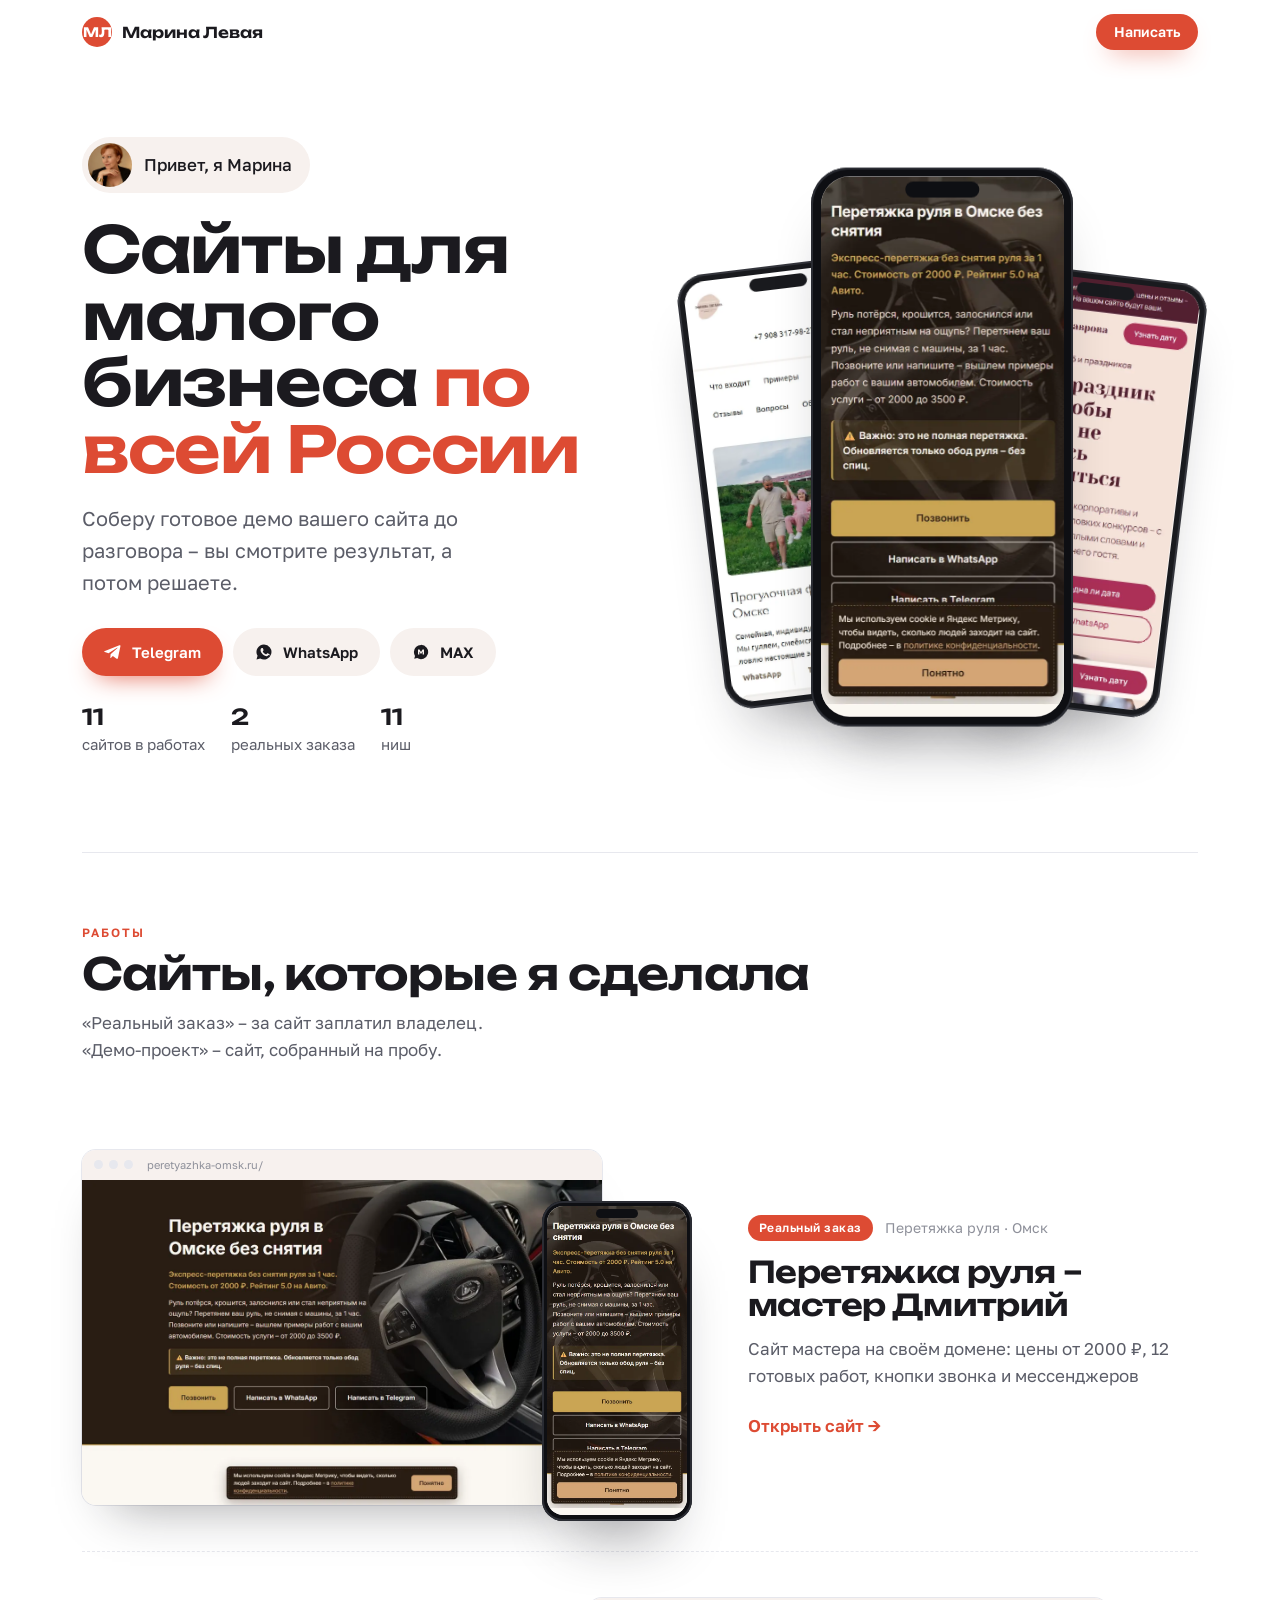
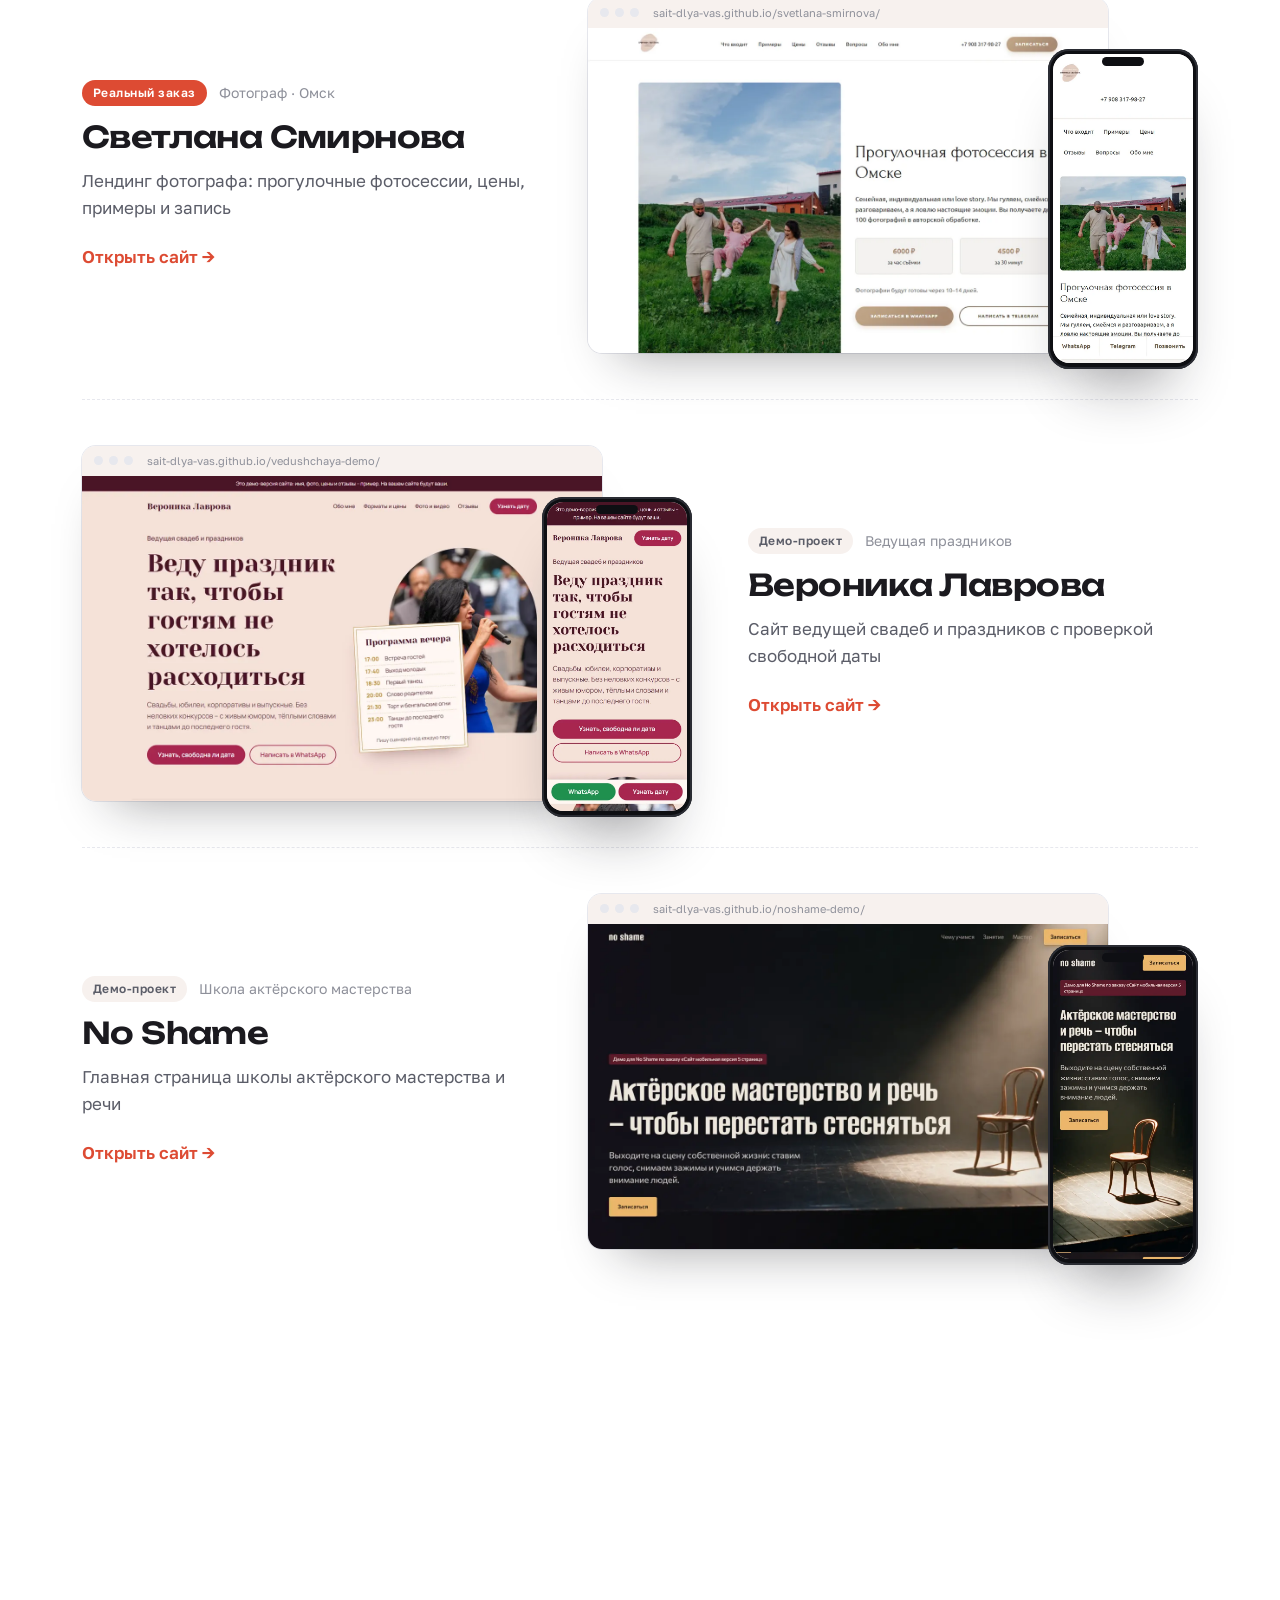
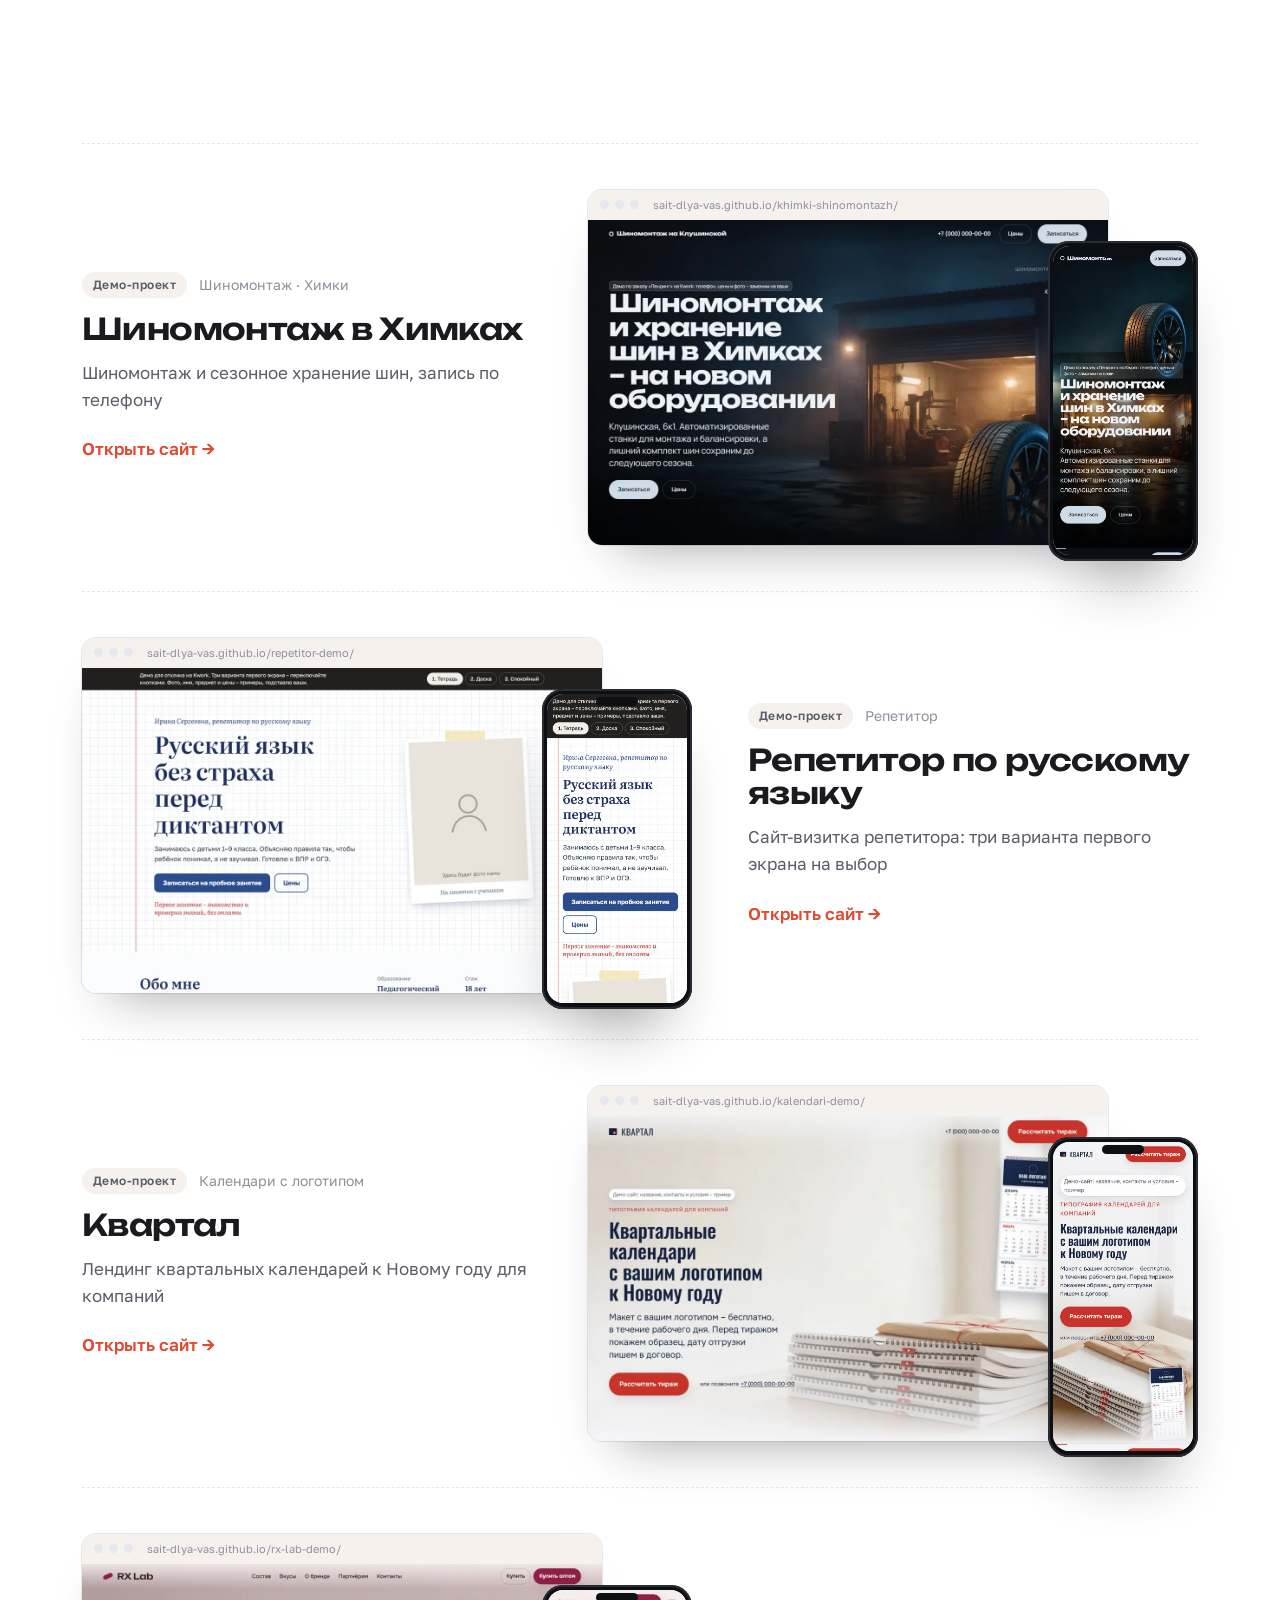
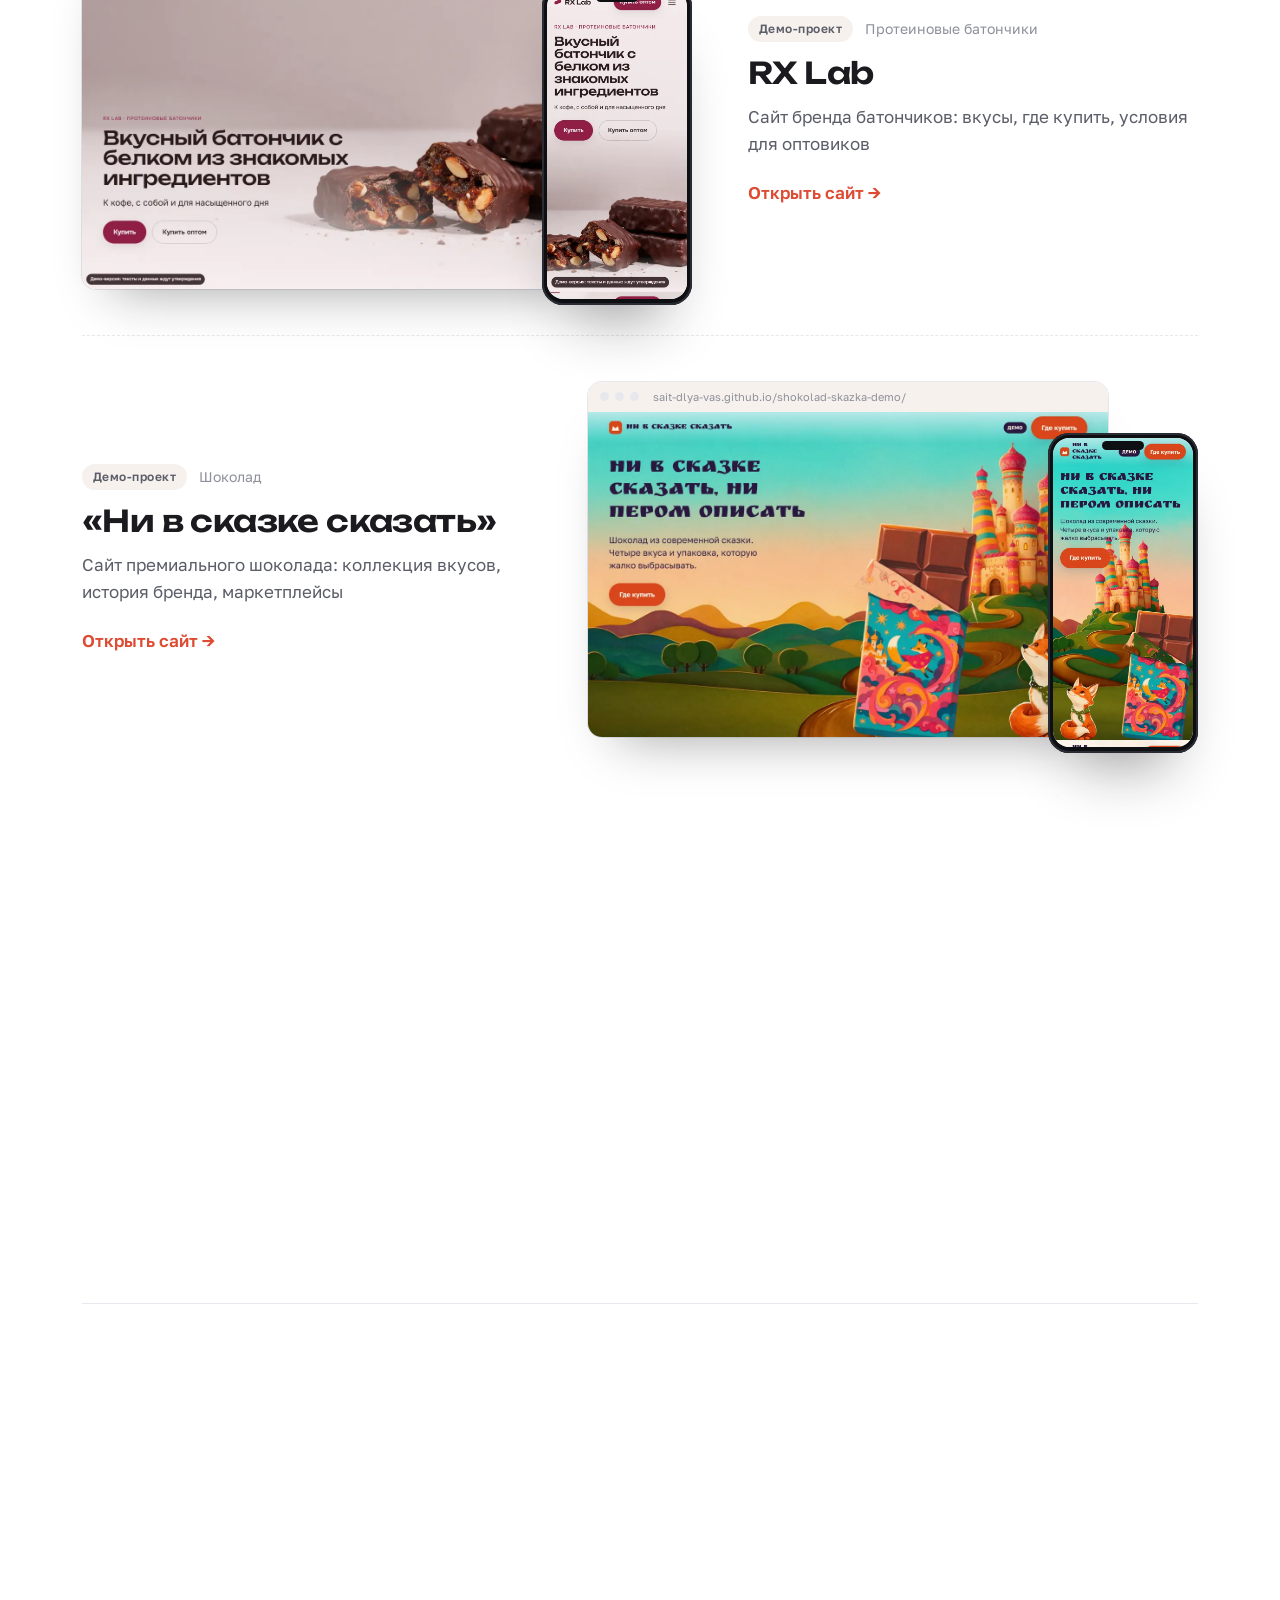
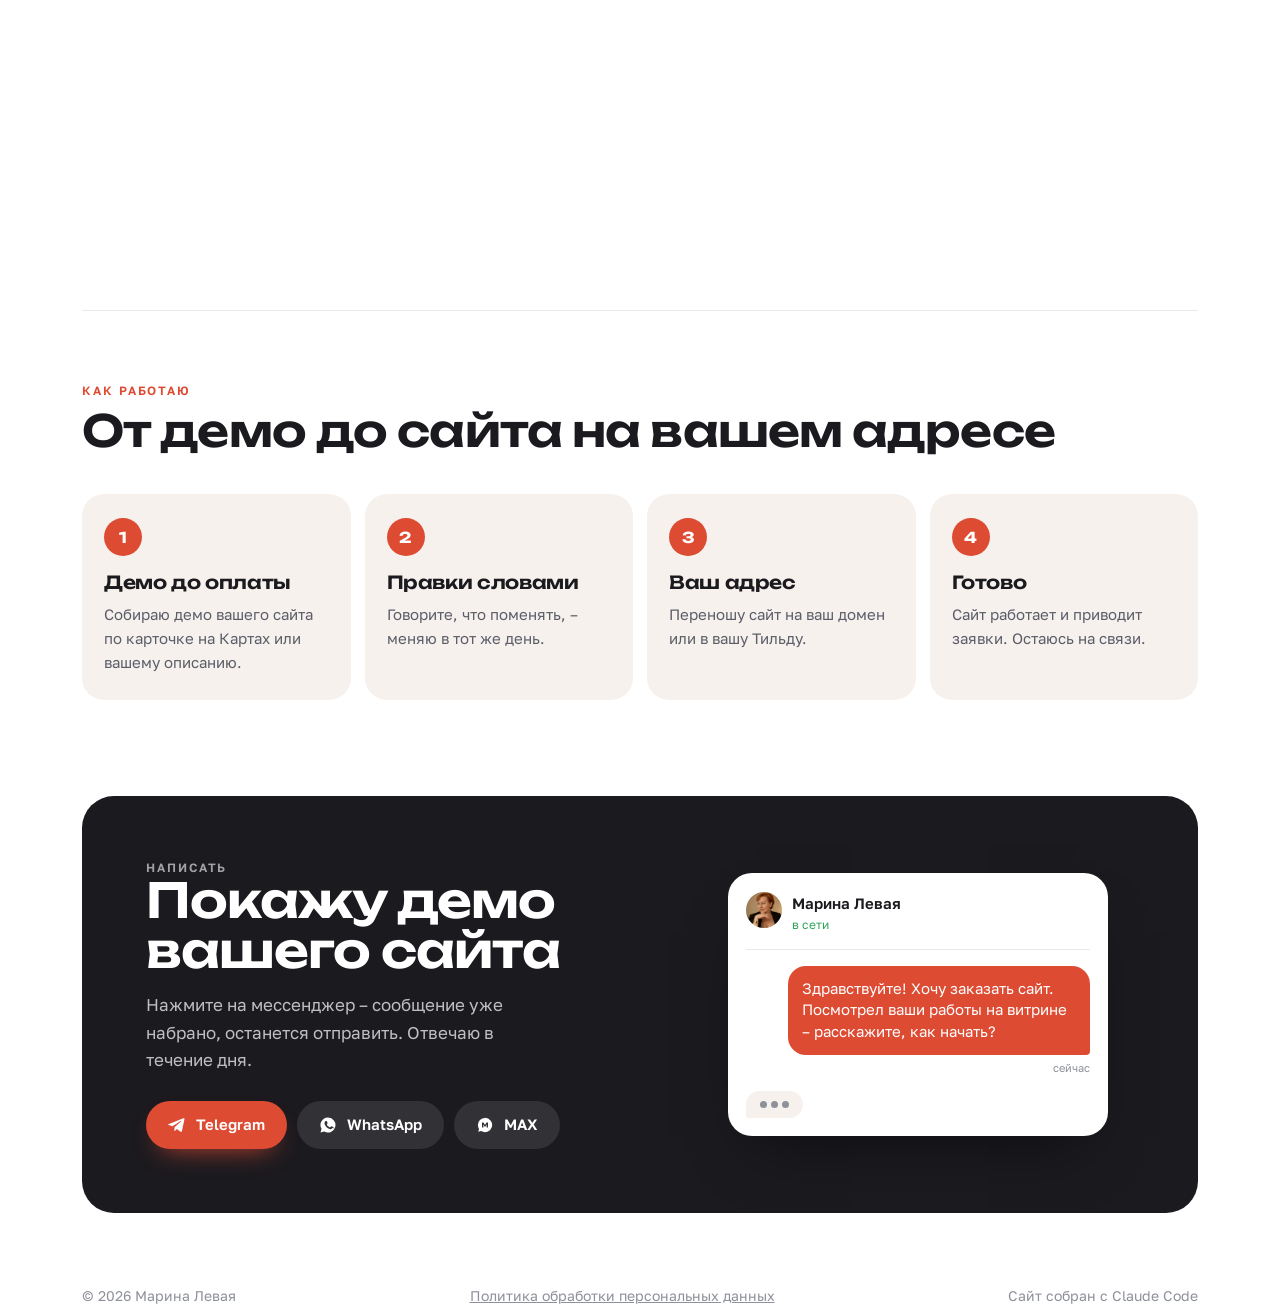
==== index.html @ e5470228 "Публикация витрины Марины Левой" ====
<!doctype html>
<html lang="ru">
<head>
<meta charset="utf-8">
<meta name="robots" content="noindex, nofollow" data-publish>
<meta name="viewport" content="width=device-width, initial-scale=1">
<title>Марина Левая – сайты для малого бизнеса</title>
<meta name="description" content="Соберу готовое демо вашего сайта до разговора – вы смотрите результат, а потом решаете.">
<meta property="og:title" content="Марина Левая – сайты для малого бизнеса">
<meta property="og:description" content="Соберу готовое демо вашего сайта до разговора – вы смотрите результат, а потом решаете.">
<meta property="og:type" content="website">
<meta property="og:image" content="assets/case-peretyazhka-omsk-ru-desktop.webp">
<meta name="color-scheme" content="light">
<link rel="preconnect" href="https://fonts.googleapis.com">
<link rel="preconnect" href="https://fonts.gstatic.com" crossorigin>
<link href="https://fonts.googleapis.com/css2?family=Unbounded:wght@500;600;700&family=Golos+Text:wght@400;500;600;700&display=swap" rel="stylesheet">
<style>
/* Витрина веб-мастера. Палитра задаётся тремя переменными в :root – их меняет сборка (vitrina.mjs). */
:root{
  --accent:#DD4B33; --ink:#1B1A1F; --soft:#F7F1EE;
  --paper:#FFFFFF; --line:#E7E8EE; --ink-2:#5B5D68; --ink-3:#8E909A;
  --display:"Unbounded",system-ui,sans-serif; --body:"Golos Text",system-ui,sans-serif;
  --r:22px;
}
*{box-sizing:border-box}
html{-webkit-text-size-adjust:100%;scroll-behavior:smooth;overflow-x:clip}
body{margin:0;background:var(--paper);color:var(--ink);font:400 17px/1.6 var(--body);overflow-x:hidden}
a{color:inherit}
:focus-visible{outline:3px solid var(--accent);outline-offset:3px;border-radius:8px}
.wrap{max-width:1180px;margin:0 auto;padding:0 16px}
@media (min-width:760px){.wrap{padding:0 32px}}
.eyebrow{font:600 12px/1.3 var(--body);letter-spacing:.16em;text-transform:uppercase;color:var(--accent)}
h1,h2,h3{font-family:var(--display);font-weight:600;letter-spacing:-.02em;margin:0}

/* шапка */
.top{position:sticky;top:0;z-index:10;background:rgba(255,255,255,.88);backdrop-filter:blur(10px);-webkit-backdrop-filter:blur(10px);border-bottom:1px solid transparent;transition:border-color .3s}
.top.scrolled{border-color:var(--line)}
.top .wrap{display:flex;align-items:center;justify-content:space-between;height:64px}
.brand{display:flex;align-items:center;gap:10px;font:600 15px/1 var(--display);text-decoration:none}
.brand i{width:30px;height:30px;border-radius:50%;background:var(--accent);display:grid;place-items:center;color:#fff;font:700 13px/1 var(--display);font-style:normal}
.btn{display:inline-flex;align-items:center;gap:10px;border:0;cursor:pointer;text-decoration:none;font:600 15px/1 var(--body);border-radius:999px;padding:15px 22px;transition:transform .2s,box-shadow .2s,background .2s}
.btn-main{background:var(--accent);color:#fff;box-shadow:0 12px 26px -14px var(--accent)}
.btn-main:hover{transform:translateY(-2px)}
.btn-ghost{background:var(--soft);color:var(--ink)}
.btn-ghost:hover{background:var(--line)}
.btn svg{width:18px;height:18px;flex:none}
.top .btn{padding:11px 18px;font-size:14px}

/* первый экран */
.hero{display:grid;gap:40px;padding:44px 0 64px;align-items:center}
@media (min-width:960px){.hero{grid-template-columns:1.05fr .95fr;padding:72px 0 96px}}
.hello{display:inline-flex;align-items:center;gap:12px;background:var(--soft);border-radius:999px;padding:6px 18px 6px 6px;font-weight:500}
.hello img,.hello b{width:44px;height:44px;border-radius:50%;object-fit:cover;flex:none}
.hello b{background:var(--accent);color:#fff;display:grid;place-items:center;font:700 16px/1 var(--display)}
h1{font-size:clamp(34px,5.4vw,64px);line-height:1.04;margin:22px 0 0}
h1 em{font-style:normal;color:var(--accent)}
.lead{font-size:clamp(17px,1.8vw,20px);color:var(--ink-2);max-width:36ch;margin:20px 0 0}
.cta{display:flex;flex-wrap:wrap;gap:10px;margin-top:30px}
.facts{display:flex;flex-wrap:wrap;gap:8px 26px;margin-top:30px;color:var(--ink-2);font-size:15px}
.facts b{font:600 22px/1 var(--display);color:var(--ink);display:block;margin-bottom:4px}

/* живые телефоны: скриншот сайта прокручивается внутри рамки */
.phone{position:relative;width:var(--pw,250px);aspect-ratio:9/19.2;border-radius:calc(var(--pw,250px) * .14);background:#0E0F13;padding:calc(var(--pw,250px) * .035);box-shadow:0 40px 60px -30px rgba(20,21,26,.45),inset 0 0 0 2px #2A2C33}
.phone .screen{position:relative;width:100%;height:100%;border-radius:calc(var(--pw,250px) * .11);overflow:hidden;background:var(--soft)}
.phone .screen img{position:absolute;left:0;top:0;width:100%;height:auto;will-change:transform;animation:scrollshot var(--dur,22s) ease-in-out infinite alternate;animation-play-state:paused}
.phone.live .screen img{animation-play-state:running}
.phone .notch{position:absolute;top:calc(var(--pw,250px) * .055);left:50%;transform:translateX(-50%);width:28%;height:calc(var(--pw,250px) * .06);background:#0E0F13;border-radius:999px;z-index:2}
@keyframes scrollshot{0%,8%{transform:translateY(0)}92%,100%{transform:translateY(var(--shift,-70%))}}
@media (prefers-reduced-motion:reduce){.phone .screen img{animation:none}}
.fan{position:relative;height:clamp(440px,52vw,600px)}
.fan .phone{position:absolute;top:50%;left:50%}
.fan .phone:nth-child(1){--pw:clamp(190px,21vw,262px);transform:translate(-50%,-50%);z-index:3}
.fan .phone:nth-child(2){--pw:clamp(150px,16vw,206px);transform:translate(-118%,-42%) rotate(-7deg);z-index:2;opacity:.96}
.fan .phone:nth-child(3){--pw:clamp(150px,16vw,206px);transform:translate(18%,-40%) rotate(7deg);z-index:1;opacity:.96}
.fan::before{content:"";position:absolute;inset:8% 6%;border-radius:50%;background:radial-gradient(closest-side,var(--soft),transparent 72%)}
.fan.empty{display:grid;place-items:center;background:var(--soft);border-radius:var(--r);color:var(--ink-3);text-align:center;padding:24px}

/* разделы */
section.block{padding:72px 0;border-top:1px solid var(--line)}
.block-head{display:flex;flex-wrap:wrap;align-items:end;justify-content:space-between;gap:12px 30px;margin-bottom:40px}
.block-head h2{font-size:clamp(28px,3.6vw,44px);line-height:1.05;margin-top:10px}
.block-head p{color:var(--ink-2);max-width:42ch;margin:0}

/* работы */
.case{display:grid;gap:28px;align-items:center;padding:36px 0}
.case + .case{border-top:1px dashed var(--line)}
@media (min-width:900px){.case{grid-template-columns:auto 1fr;gap:56px}.case:nth-child(even){grid-template-columns:1fr auto}.case:nth-child(even) .devices{order:2}}
.devices{position:relative;display:flex;align-items:end;justify-content:center;gap:0;padding:10px 0}
.browser{width:min(520px,72vw);border-radius:14px;overflow:hidden;background:#fff;box-shadow:0 30px 50px -30px rgba(20,21,26,.4),0 0 0 1px var(--line)}
.browser .bar{display:flex;align-items:center;gap:6px;height:30px;padding:0 12px;background:var(--soft)}
.browser .bar i{width:9px;height:9px;border-radius:50%;background:var(--line)}
.browser .bar span{margin-left:8px;font-size:11px;color:var(--ink-3);white-space:nowrap;overflow:hidden;text-overflow:ellipsis}
.browser img{display:block;width:100%;aspect-ratio:16/10;object-fit:cover;object-position:top}
.devices .phone{--pw:clamp(118px,13vw,150px);margin-left:-60px;margin-bottom:-16px;z-index:2}
.devices.solo .phone{--pw:clamp(180px,22vw,230px);margin:0}
.case-text .meta{display:flex;flex-wrap:wrap;align-items:center;gap:8px 12px;color:var(--ink-3);font-size:14px}
.badge{display:inline-flex;align-items:center;gap:6px;font:600 12px/1 var(--body);letter-spacing:.04em;padding:7px 11px;border-radius:999px}
.badge.real{background:var(--accent);color:#fff}
.badge.demo{background:var(--soft);color:var(--ink-2)}
.badge.study{background:transparent;color:var(--accent);box-shadow:inset 0 0 0 1.5px var(--accent)}
.case-text h3{font-size:clamp(22px,2.6vw,30px);line-height:1.1;margin:14px 0 0}
.story{display:grid;gap:12px;margin:20px 0 0;padding:0;list-style:none}
.story li{display:grid;grid-template-columns:118px 1fr;gap:12px;font-size:16px}
.story li b{font-weight:600;color:var(--ink-3);font-size:13px;letter-spacing:.06em;text-transform:uppercase;padding-top:2px}
@media (max-width:520px){.story li{grid-template-columns:1fr;gap:2px}}
.quote{margin:22px 0 0;padding:18px 20px;border-radius:16px;background:var(--soft);font-size:16px}
.quote cite{display:block;margin-top:8px;font-style:normal;color:var(--ink-3);font-size:14px}
.case-text .open{display:inline-flex;align-items:center;gap:8px;margin-top:22px;font-weight:600;color:var(--accent);text-decoration:none}
.case-text .open:hover{text-decoration:underline}

/* услуги */
.price{list-style:none;margin:0;padding:0;border-top:1px solid var(--line)}
.price li{display:grid;gap:6px 30px;padding:24px 0;border-bottom:1px solid var(--line)}
@media (min-width:760px){.price li{grid-template-columns:1fr 1.3fr auto;align-items:baseline}}
.price h3{font-size:20px;line-height:1.2}
.price p{margin:0;color:var(--ink-2)}
.price .sum{font:600 20px/1 var(--display);white-space:nowrap;color:var(--accent)}

/* как работаю – настоящая последовательность, поэтому номера */
.steps{display:grid;gap:14px;counter-reset:s;list-style:none;margin:0;padding:0}
@media (min-width:760px){.steps{grid-template-columns:repeat(4,1fr)}}
.steps li{position:relative;background:var(--soft);border-radius:var(--r);padding:24px 22px 26px;counter-increment:s}
.steps li::before{content:counter(s);display:grid;place-items:center;width:38px;height:38px;border-radius:50%;background:var(--accent);color:#fff;font:700 15px/1 var(--display);margin-bottom:16px}
.steps h3{font-size:18px;line-height:1.2}
.steps p{margin:8px 0 0;color:var(--ink-2);font-size:15px}

/* финал: превью сообщения, которое уйдёт владельцу витрины */
.final{margin:24px 0 72px;border-radius:32px;background:var(--ink);color:#fff;padding:40px 22px;display:grid;gap:30px;align-items:center;overflow:hidden;position:relative}
@media (min-width:860px){.final{grid-template-columns:1.1fr .9fr;padding:64px}}
.final h2{font-size:clamp(28px,4vw,48px);line-height:1.04}
.final p{color:rgba(255,255,255,.72);margin:16px 0 0;max-width:38ch}
.final .cta{margin-top:28px}
.final .btn-ghost{background:rgba(255,255,255,.1);color:#fff}
.final .btn-ghost:hover{background:rgba(255,255,255,.18)}
.chat{background:#fff;color:var(--ink);border-radius:24px;padding:18px;box-shadow:0 30px 60px -30px rgba(0,0,0,.6);max-width:380px;justify-self:center;width:100%}
.chat .who{display:flex;align-items:center;gap:10px;font-weight:600;font-size:15px;padding-bottom:14px;border-bottom:1px solid var(--line)}
.chat .who img,.chat .who b{width:36px;height:36px;border-radius:50%;object-fit:cover}
.chat .who b{background:var(--accent);color:#fff;display:grid;place-items:center;font:700 14px/1 var(--display)}
.chat .who small{display:block;font-weight:400;color:#2FA35A;font-size:12px}
.bubble{margin:16px 0 4px auto;max-width:88%;background:var(--accent);color:#fff;border-radius:18px 18px 4px 18px;padding:12px 14px;font-size:15px;line-height:1.45}
.bubble-time{text-align:right;font-size:11px;color:var(--ink-3)}
.typing{display:flex;gap:4px;margin-top:14px;padding:10px 14px;background:var(--soft);border-radius:18px 18px 18px 4px;width:fit-content}
.typing i{width:7px;height:7px;border-radius:50%;background:var(--ink-3);animation:dot 1.2s infinite}
.typing i:nth-child(2){animation-delay:.2s}.typing i:nth-child(3){animation-delay:.4s}
@keyframes dot{0%,60%,100%{opacity:.3;transform:none}30%{opacity:1;transform:translateY(-3px)}}

footer{padding:26px 0 40px;color:var(--ink-3);font-size:14px;display:flex;flex-wrap:wrap;gap:8px 24px;justify-content:space-between}
.toast{position:fixed;left:50%;bottom:24px;transform:translate(-50%,140%);background:var(--ink);color:#fff;padding:14px 20px;border-radius:14px;font-size:15px;z-index:50;transition:transform .35s cubic-bezier(.2,.8,.2,1),visibility .35s;max-width:calc(100% - 32px);visibility:hidden}
.toast.show{transform:translate(-50%,0);visibility:visible}
.reveal{opacity:0;transform:translateY(24px);transition:opacity .7s ease,transform .7s cubic-bezier(.2,.8,.2,1)}
.reveal.in{opacity:1;transform:none}
@media (prefers-reduced-motion:reduce){.reveal{opacity:1;transform:none;transition:none}}
</style>
<link rel="stylesheet" href="publication.css"></head>
<body>
<header class="top"><div class="wrap">
  <a class="brand" href="#"><i id="brandInit"></i><span id="brandName"></span></a>
  <a class="btn btn-main" href="#write">Написать</a>
</div></header>

<main class="wrap">
  <section class="hero">
    <div>
      <span class="hello" id="hello"></span>
      <h1 id="h1"></h1>
      <p class="lead" id="lead"></p>
      <div class="cta" data-cta></div>
      <div class="facts" id="facts"></div>
    </div>
    <div class="fan" id="fan" aria-label="Мои работы"></div>
  </section>

  <section class="block" id="works">
    <div class="block-head reveal"><div><div class="eyebrow">Работы</div><h2>Сайты, которые я сделала</h2></div><p id="worksNote"></p></div>
    <div id="cases"></div>
  </section>

  <section class="block" id="services">
    <div class="block-head reveal"><div><div class="eyebrow">Услуги и цены</div><h2>Что могу сделать для вас</h2></div><p>Точную цену назову, когда увижу задачу. Демо – бесплатно.</p></div>
    <ul class="price reveal" id="price"></ul>
  </section>

  <section class="block" id="how">
    <div class="block-head reveal"><div><div class="eyebrow">Как работаю</div><h2>От демо до сайта на вашем адресе</h2></div></div>
    <ol class="steps reveal" id="steps"></ol>
  </section>

  <section class="final reveal" id="write">
    <div>
      <div class="eyebrow" style="color:rgba(255,255,255,.6)">Написать</div>
      <h2 id="finalTitle">Покажу демо вашего сайта</h2>
      <p>Нажмите на мессенджер – сообщение уже набрано, останется отправить. Отвечаю в течение дня.</p>
      <div class="cta" data-cta></div>
    </div>
    <div class="chat" aria-hidden="true">
      <div class="who"><span id="chatAva"></span><div><span id="chatName"></span><small>в сети</small></div></div>
      <div class="bubble" id="bubble"></div>
      <div class="bubble-time">сейчас</div>
      <div class="typing"><i></i><i></i><i></i></div>
    </div>
  </section>
</main>

<footer class="wrap"><span id="foot"></span><span><a href="assets/politika.html">Политика обработки персональных данных</a></span><span>Сайт собран с Claude Code</span></footer>
<div class="toast" id="toast" role="status"></div>

<script id="data" type="application/json">{"name":"Марина Левая","city":"","cityIn":"","photo":"assets/photo.webp","palette":"В","messengers":{"telegram":"levayamarina","whatsapp":"79139771897","max":"https://max.ru/u/f9LHodD0cOKCiWfGsL-MN06nxfVjUN3IY5l-1WGMDS0I3MMubQm9mjin4f8"},"message":"Здравствуйте! Хочу заказать сайт. Посмотрел ваши работы на витрине – расскажите, как начать?","services":[{"title":"Сайт-одностраничник","desc":"Лендинг или сайт-визитка под ключ: тексты, адаптация под телефон, кнопки звонка и мессенджеров","price":"от 10 000 ₽"},{"title":"Перенос на домен или Тильду","desc":"Подключу ваш домен или перенесу готовый сайт в Тильду","price":"от 2 000 ₽"},{"title":"Доработки","desc":"Правки текстов, новые блоки, фото, кнопки и формы на готовом сайте","price":"от 1 000 ₽"}],"cases":[{"title":"Перетяжка руля – мастер Дмитрий","niche":"Перетяжка руля","city":"Омск","url":"https://peretyazhka-omsk.ru/","kind":"real","about":"Сайт мастера на своём домене: цены от 2000 ₽, 12 готовых работ, кнопки звонка и мессенджеров","desktop":"assets/case-peretyazhka-omsk-ru-desktop.webp","mobile":"assets/case-peretyazhka-omsk-ru-mobile.webp"},{"title":"Светлана Смирнова","niche":"Фотограф","city":"Омск","url":"https://sait-dlya-vas.github.io/svetlana-smirnova/","kind":"real","about":"Лендинг фотографа: прогулочные фотосессии, цены, примеры и запись","desktop":"assets/case-sait-dlya-vas-github-io-svetlana-smirnova-desktop.webp","mobile":"assets/case-sait-dlya-vas-github-io-svetlana-smirnova-mobile.webp"},{"title":"Вероника Лаврова","niche":"Ведущая праздников","city":"","url":"https://sait-dlya-vas.github.io/vedushchaya-demo/","kind":"demo","about":"Сайт ведущей свадеб и праздников с проверкой свободной даты","desktop":"assets/case-sait-dlya-vas-github-io-vedushchaya-demo-desktop.webp","mobile":"assets/case-sait-dlya-vas-github-io-vedushchaya-demo-mobile.webp"},{"title":"No Shame","niche":"Школа актёрского мастерства","city":"","url":"https://sait-dlya-vas.github.io/noshame-demo/","kind":"demo","about":"Главная страница школы актёрского мастерства и речи","desktop":"assets/case-sait-dlya-vas-github-io-noshame-demo-desktop.webp","mobile":"assets/case-sait-dlya-vas-github-io-noshame-demo-mobile.webp"},{"title":"Пошив штор","niche":"Ателье, шторы на заказ","city":"Москва и область","url":"https://sait-dlya-vas.github.io/shtory-demo/","kind":"demo","about":"Сайт пошива штор: замер с образцами тканей, цена фиксируется в договоре","desktop":"assets/case-sait-dlya-vas-github-io-shtory-demo-desktop.webp","mobile":"assets/case-sait-dlya-vas-github-io-shtory-demo-mobile.webp"},{"title":"Шиномонтаж в Химках","niche":"Шиномонтаж","city":"Химки","url":"https://sait-dlya-vas.github.io/khimki-shinomontazh/","kind":"demo","about":"Шиномонтаж и сезонное хранение шин, запись по телефону","desktop":"assets/case-sait-dlya-vas-github-io-khimki-shinomontazh-desktop.webp","mobile":"assets/case-sait-dlya-vas-github-io-khimki-shinomontazh-mobile.webp"},{"title":"Репетитор по русскому языку","niche":"Репетитор","city":"","url":"https://sait-dlya-vas.github.io/repetitor-demo/","kind":"demo","about":"Сайт-визитка репетитора: три варианта первого экрана на выбор","desktop":"assets/case-sait-dlya-vas-github-io-repetitor-demo-desktop.webp","mobile":"assets/case-sait-dlya-vas-github-io-repetitor-demo-mobile.webp"},{"title":"Квартал","niche":"Календари с логотипом","city":"","url":"https://sait-dlya-vas.github.io/kalendari-demo/","kind":"demo","about":"Лендинг квартальных календарей к Новому году для компаний","desktop":"assets/case-sait-dlya-vas-github-io-kalendari-demo-desktop.webp","mobile":"assets/case-sait-dlya-vas-github-io-kalendari-demo-mobile.webp"},{"title":"RX Lab","niche":"Протеиновые батончики","city":"","url":"https://sait-dlya-vas.github.io/rx-lab-demo/","kind":"demo","about":"Сайт бренда батончиков: вкусы, где купить, условия для оптовиков","desktop":"assets/case-sait-dlya-vas-github-io-rx-lab-demo-desktop.webp","mobile":"assets/case-sait-dlya-vas-github-io-rx-lab-demo-mobile.webp"},{"title":"«Ни в сказке сказать»","niche":"Шоколад","city":"","url":"https://sait-dlya-vas.github.io/shokolad-skazka-demo/","kind":"demo","about":"Сайт премиального шоколада: коллекция вкусов, история бренда, маркетплейсы","desktop":"assets/case-sait-dlya-vas-github-io-shokolad-skazka-demo-desktop.webp","mobile":"assets/case-sait-dlya-vas-github-io-shokolad-skazka-demo-mobile.webp"},{"title":"ВНЖ в Турции","niche":"Квиз для услуг","city":"","url":"https://sait-dlya-vas.github.io/vnzh-kviz-demo/","kind":"demo","about":"Квиз: три вопроса – и человек видит стоимость, срок и документы","desktop":"assets/case-sait-dlya-vas-github-io-vnzh-kviz-demo-desktop.webp","mobile":"assets/case-sait-dlya-vas-github-io-vnzh-kviz-demo-mobile.webp"}],"h1":"Сайты для малого бизнеса \u003cem>по всей России\u003c/em>","legal":{"status":"самозанятый","fio":"Левая Марина Дмитриевна","inn":"550401458530","email":"marinalevaa99069@gmail.com"},"policyFile":"politika.html"}</script>
<script>
(() => {
  const D = JSON.parse(document.getElementById('data').textContent);
  const $ = (id) => document.getElementById(id);
  const esc = (s) => String(s ?? '').replace(/[&<>"]/g, (c) => ({ '&': '&amp;', '<': '&lt;', '>': '&gt;', '"': '&quot;' }[c]));
  const first = (D.name || '').split(' ')[0];
  const init = (D.name || '?').split(' ').map((w) => w[0]).join('').slice(0, 2).toUpperCase();
  const ava = D.photo ? `<img src="${esc(D.photo)}" alt="">` : `<b>${esc(init)}</b>`;

  $('brandInit').textContent = init; $('brandName').textContent = D.name;
  $('hello').innerHTML = `${ava}<span>Привет, я ${esc(first)}</span>`;
  $('h1').innerHTML = D.h1 || `Сайты для малого бизнеса${D.city ? ` в <em>${esc(D.cityIn || D.city)}</em>` : ''}`;
  $('lead').textContent = D.lead || 'Соберу готовое демо вашего сайта до разговора – вы смотрите результат, а потом решаете.';
  $('chatAva').innerHTML = ava; $('chatName').textContent = D.name;
  $('bubble').textContent = D.message;
  $('foot').textContent = `© ${new Date().getFullYear()} ${D.name}${D.city ? ', ' + D.city : ''}`;

  const cases = D.cases || [];
  const real = cases.filter((c) => c.kind === 'real').length;
  const niches = [...new Set(cases.map((c) => c.niche).filter(Boolean))];
  const word = (n, a, b, c) => { const m = n % 10, h = n % 100; return m === 1 && h !== 11 ? a : m >= 2 && m <= 4 && (h < 12 || h > 14) ? b : c; };
  $('facts').innerHTML = [
    cases.length ? `<span><b>${cases.length}</b>${word(cases.length, 'сайт', 'сайта', 'сайтов')} в работах</span>` : '',
    real ? `<span><b>${real}</b>${word(real, 'реальный заказ', 'реальных заказа', 'реальных заказов')}</span>` : '',
    niches.length ? `<span><b>${niches.length}</b>${word(niches.length, 'ниша', 'ниши', 'ниш')}</span>` : ''
  ].join('');
  const kinds = new Set(cases.map((c) => c.kind || 'demo'));
  if (kinds.size > 1) $('worksNote').textContent = [kinds.has('real') && '«Реальный заказ» – за сайт заплатил владелец', kinds.has('study') && '«Учебный кейс» – задача из обучения', kinds.has('demo') && '«Демо-проект» – сайт, собранный на пробу'].filter(Boolean).join('. ') + '.';
  else $('worksNote').textContent = real && real < cases.length ? '«Реальный заказ» – сайт, за который заплатил владелец. «Демо-проект» – собранный на пробу, «Учебный кейс» – задача из обучения.' : real ? 'Все работы – реальные заказы.' : 'Демо-проекты: так выглядят сайты, которые я собираю для бизнесов.';

  // мессенджеры: ссылка с готовым текстом; для MAX текст копируется в буфер
  const msg = D.message || 'Здравствуйте! Хочу заказать сайт.';
  const enc = encodeURIComponent(msg);
  const M = D.messengers || {};
  const ico = {
    telegram: '<svg viewBox="0 0 24 24" fill="currentColor"><path d="M21.9 4.3 18.6 20c-.2 1.1-.9 1.4-1.8.9l-5-3.7-2.4 2.3c-.3.3-.5.5-1 .5l.4-5.1 9.2-8.3c.4-.4-.1-.6-.6-.2L6 13.6l-4.9-1.5c-1.1-.3-1.1-1.1.2-1.6L20.5 3c.9-.3 1.7.2 1.4 1.3z"/></svg>',
    whatsapp: '<svg viewBox="0 0 24 24" fill="currentColor"><path d="M12 2a10 10 0 0 0-8.6 15.1L2 22l5-1.3A10 10 0 1 0 12 2zm5.8 14.1c-.2.7-1.4 1.3-1.9 1.4-.5.1-1.1.1-1.8-.1-3.2-1.1-5.3-4.3-5.4-4.5-.2-.2-1.3-1.7-1.3-3.3s.8-2.3 1.1-2.6c.3-.3.6-.4.8-.4h.6c.2 0 .4 0 .6.5l.9 2.1c.1.2.1.4 0 .6l-.4.6-.4.5c-.1.1-.3.3-.1.6.2.3.8 1.3 1.7 2.1 1.2 1 2.1 1.3 2.4 1.5.3.1.5.1.6-.1l.9-1.1c.2-.3.4-.2.7-.1l2 .9c.3.2.5.2.6.4.1.1.1.7-.1 1.4z"/></svg>',
    max: '<svg viewBox="0 0 24 24" fill="currentColor"><path d="M12 2.5A9.5 9.5 0 0 0 2.5 12c0 1.9.6 3.7 1.5 5.2L3 21l3.9-1a9.5 9.5 0 1 0 5.1-17.5zm-4 6.2h2l2 3.4 2-3.4h2v6.6h-1.8v-3.9l-1.8 3h-.8l-1.8-3v3.9H8z"/></svg>'
  };
  const links = [];
  if (M.telegram) links.push({ k: 'telegram', label: 'Telegram', href: `https://t.me/${String(M.telegram).replace(/^@|https?:\/\/t\.me\//g, '')}?text=${enc}` });
  if (M.whatsapp) links.push({ k: 'whatsapp', label: 'WhatsApp', href: `https://wa.me/${String(M.whatsapp).replace(/\D/g, '')}?text=${enc}` });
  if (M.max) links.push({ k: 'max', label: 'MAX', href: M.max, copy: true });
  // бот-продавец: работы, цены и бриф круглые сутки (скилл «Бот-продавец»)
  if (M.bot) links.push({ k: 'telegram', label: 'Бот: работы и заявка', href: M.bot.startsWith('http') ? M.bot : `https://t.me/${M.bot.replace(/^@/, '')}` });
  const ctaHtml = links.map((l, i) => `<a class="btn ${i === 0 ? 'btn-main' : 'btn-ghost'}" href="${esc(l.href)}" target="_blank" rel="noopener" ${l.copy ? 'data-copy' : ''}>${ico[l.k]}${l.label}</a>`).join('') || '<span>Добавьте мессенджер: «добавь в витрину Telegram …»</span>';
  document.querySelectorAll('[data-cta]').forEach((el) => { el.innerHTML = ctaHtml; });
  const toast = (t) => { const el = $('toast'); el.textContent = t; el.classList.add('show'); setTimeout(() => el.classList.remove('show'), 3200); };
  document.addEventListener('click', (e) => {
    const a = e.target.closest('[data-copy]'); if (!a) return;
    try { navigator.clipboard.writeText(msg); toast('Текст сообщения скопирован – вставьте его в чат MAX'); } catch (_) {}
  });

  // живой телефон
  const phone = (c, dur) => `<div class="phone" style="--dur:${dur}s"><div class="notch"></div><div class="screen">${c.mobile ? `<img src="${esc(c.mobile)}" alt="Сайт ${esc(c.title)} на телефоне" loading="lazy" data-shift>` : ''}</div></div>`;
  const fan = $('fan');
  const withShots = cases.filter((c) => c.mobile);
  if (withShots.length) fan.innerHTML = withShots.slice(0, 3).map((c, i) => phone(c, 20 + i * 4)).join('');
  else { fan.classList.add('empty'); fan.textContent = 'Здесь появятся ваши работы: скажите Клоду «добавь в витрину сайт …»'; }

  const story = (c) => [['Задача', c.task], ['Что сделала', c.did], ['Результат', c.result]].filter(([, v]) => v).map(([k, v]) => `<li><b>${k}</b><span>${esc(v)}</span></li>`).join('');
  $('cases').innerHTML = cases.map((c, i) => `
    <article class="case reveal">
      <div class="devices${c.desktop ? '' : ' solo'}">
        ${c.desktop ? `<div class="browser"><div class="bar"><i></i><i></i><i></i><span>${esc((c.url || '').replace(/^https?:\/\//, ''))}</span></div><img src="${esc(c.desktop)}" alt="Сайт ${esc(c.title)}" loading="lazy"></div>` : ''}
        ${c.mobile ? phone(c, 18 + (i % 3) * 3) : ''}
      </div>
      <div class="case-text">
        <div class="meta"><span class="badge ${c.kind === 'real' ? 'real' : c.kind === 'study' ? 'study' : 'demo'}">${c.kind === 'real' ? 'Реальный заказ' : c.kind === 'study' ? 'Учебный кейс' : 'Демо-проект'}</span>${esc([c.niche, c.city].filter(Boolean).join(' · '))}</div>
        <h3>${esc(c.title)}</h3>
        ${story(c) ? `<ul class="story">${story(c)}</ul>` : c.about ? `<p style="color:var(--ink-2);margin:14px 0 0">${esc(c.about)}</p>` : ''}
        ${c.quote ? `<blockquote class="quote">«${esc(c.quote)}»<cite>${esc(c.quoteAuthor || 'владелец')}</cite></blockquote>` : ''}
        ${c.url ? `<a class="open" href="${esc(c.url)}" target="_blank" rel="noopener">Открыть сайт →</a>` : ''}
      </div>
    </article>`).join('') || '<p style="color:var(--ink-3)">Работы появятся здесь.</p>';

  $('price').innerHTML = (D.services || []).map((s) => `<li><h3>${esc(s.title)}</h3><p>${esc(s.desc || '')}</p><span class="sum">${esc(s.price || 'по запросу')}</span></li>`).join('');
  $('steps').innerHTML = (D.steps || [
    ['Демо до оплаты', 'Собираю демо вашего сайта по карточке на Картах или вашему описанию.'],
    ['Правки словами', 'Говорите, что поменять, – меняю в тот же день.'],
    ['Ваш адрес', 'Переношу сайт на ваш домен или в вашу Тильду.'],
    ['Готово', 'Сайт работает и приводит заявки. Остаюсь на связи.']
  ]).map(([t, p]) => `<li><h3>${esc(t)}</h3><p>${esc(p)}</p></li>`).join('');

  // сдвиг прокрутки внутри телефона = высота скриншота минус экран
  const fit = (img) => { const s = img.parentElement; const h = img.getBoundingClientRect().height, sh = s.getBoundingClientRect().height; if (h > sh) img.style.setProperty('--shift', `${-((h - sh) / h) * 100}%`); };
  document.querySelectorAll('[data-shift]').forEach((img) => { if (img.complete) fit(img); else img.addEventListener('load', () => fit(img)); });
  const io = new IntersectionObserver((es) => es.forEach((e) => {
    if (e.target.classList.contains('phone')) e.target.classList.toggle('live', e.isIntersecting);
    else if (e.isIntersecting) { e.target.classList.add('in'); io.unobserve(e.target); }
  }), { threshold: .15 });
  document.querySelectorAll('.phone,.reveal').forEach((el) => io.observe(el));
  addEventListener('scroll', () => document.querySelector('.top').classList.toggle('scrolled', scrollY > 8), { passive: true });
})();
</script>
</body>
</html>
---- publication.css ----
:root{color-scheme:light}
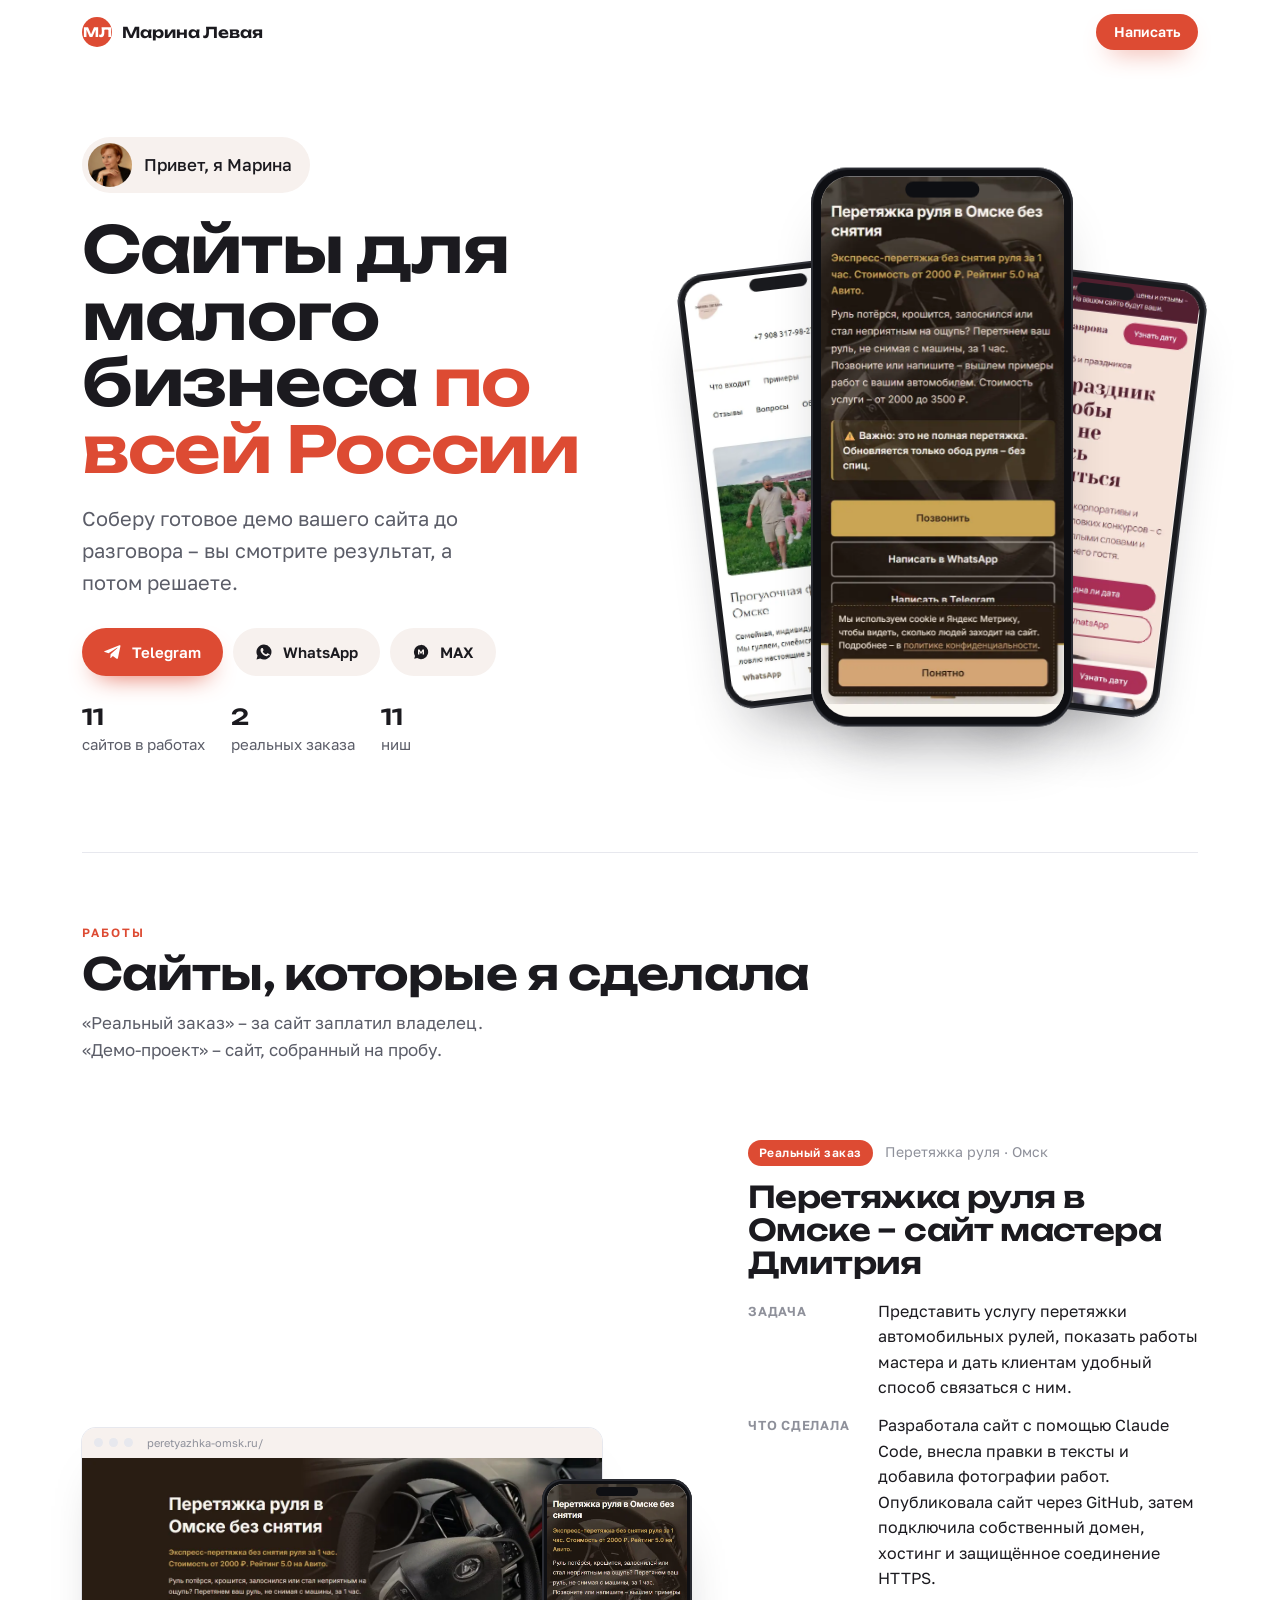
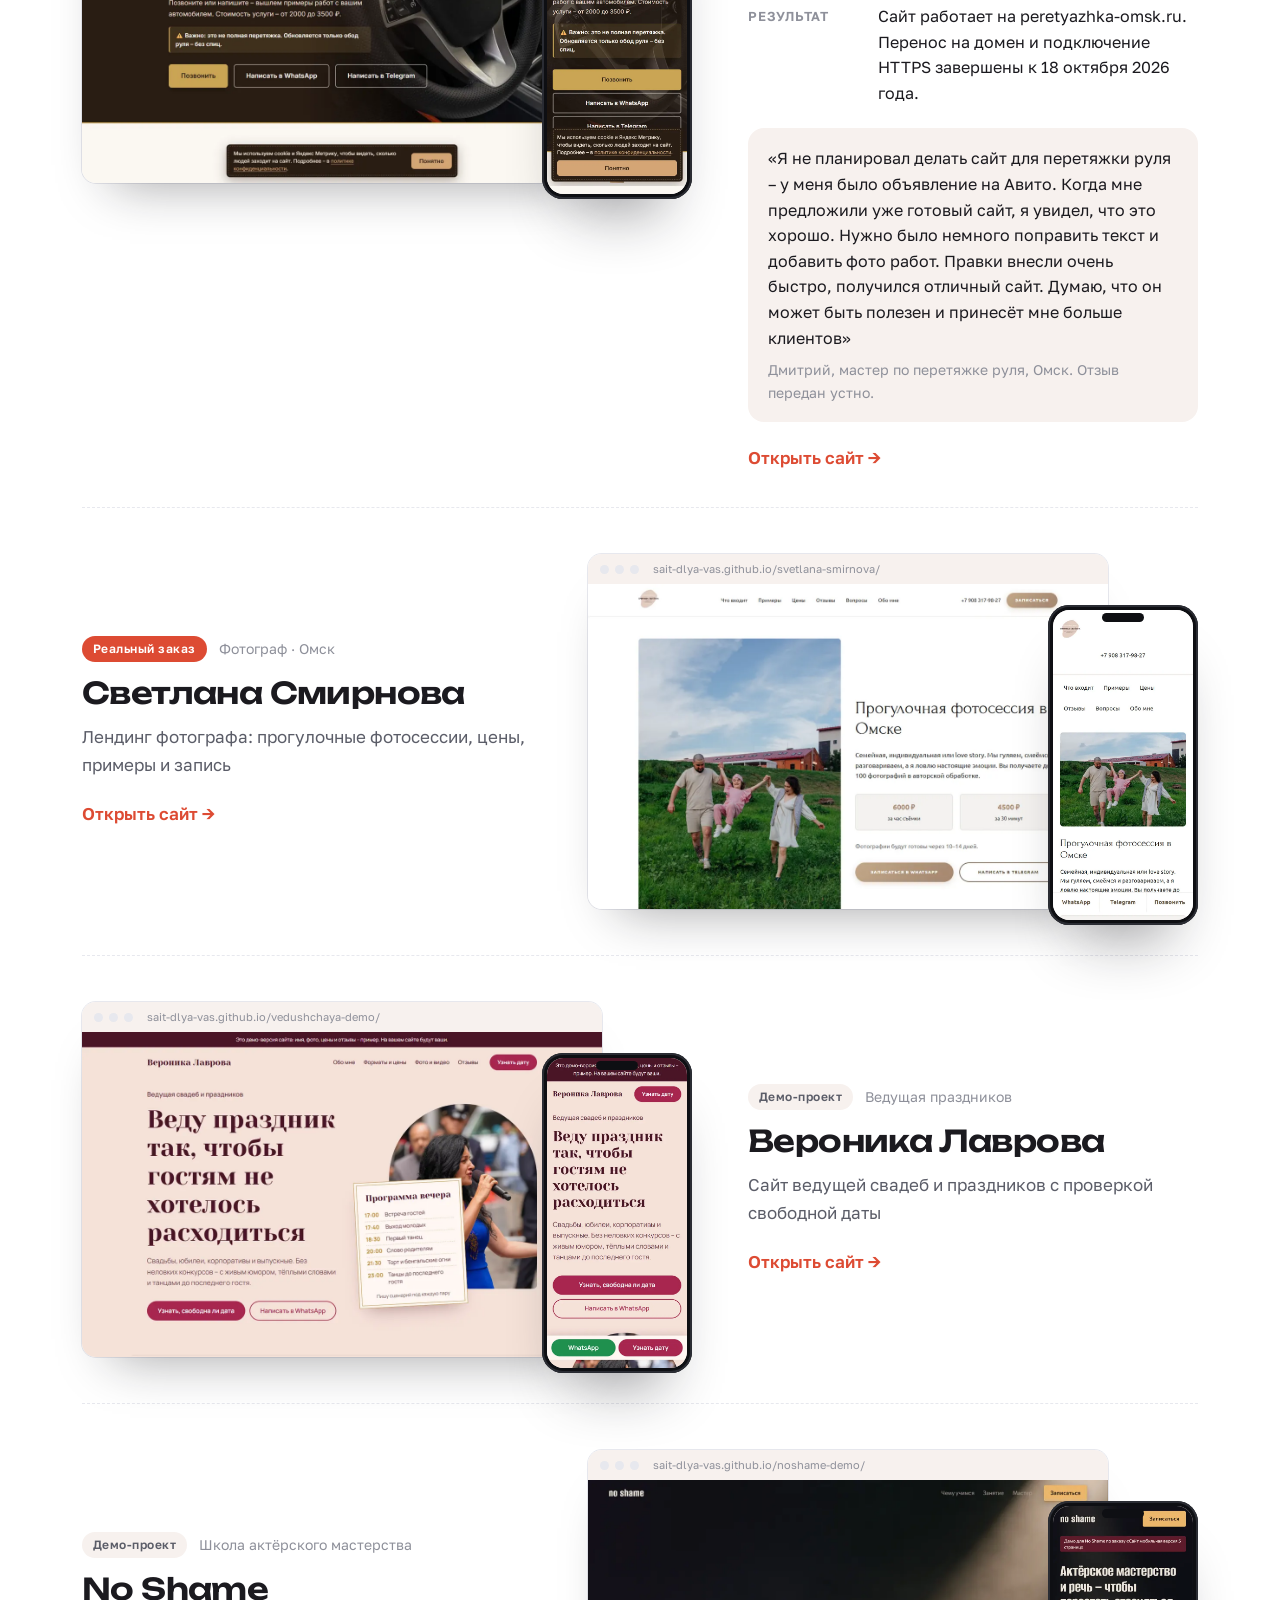
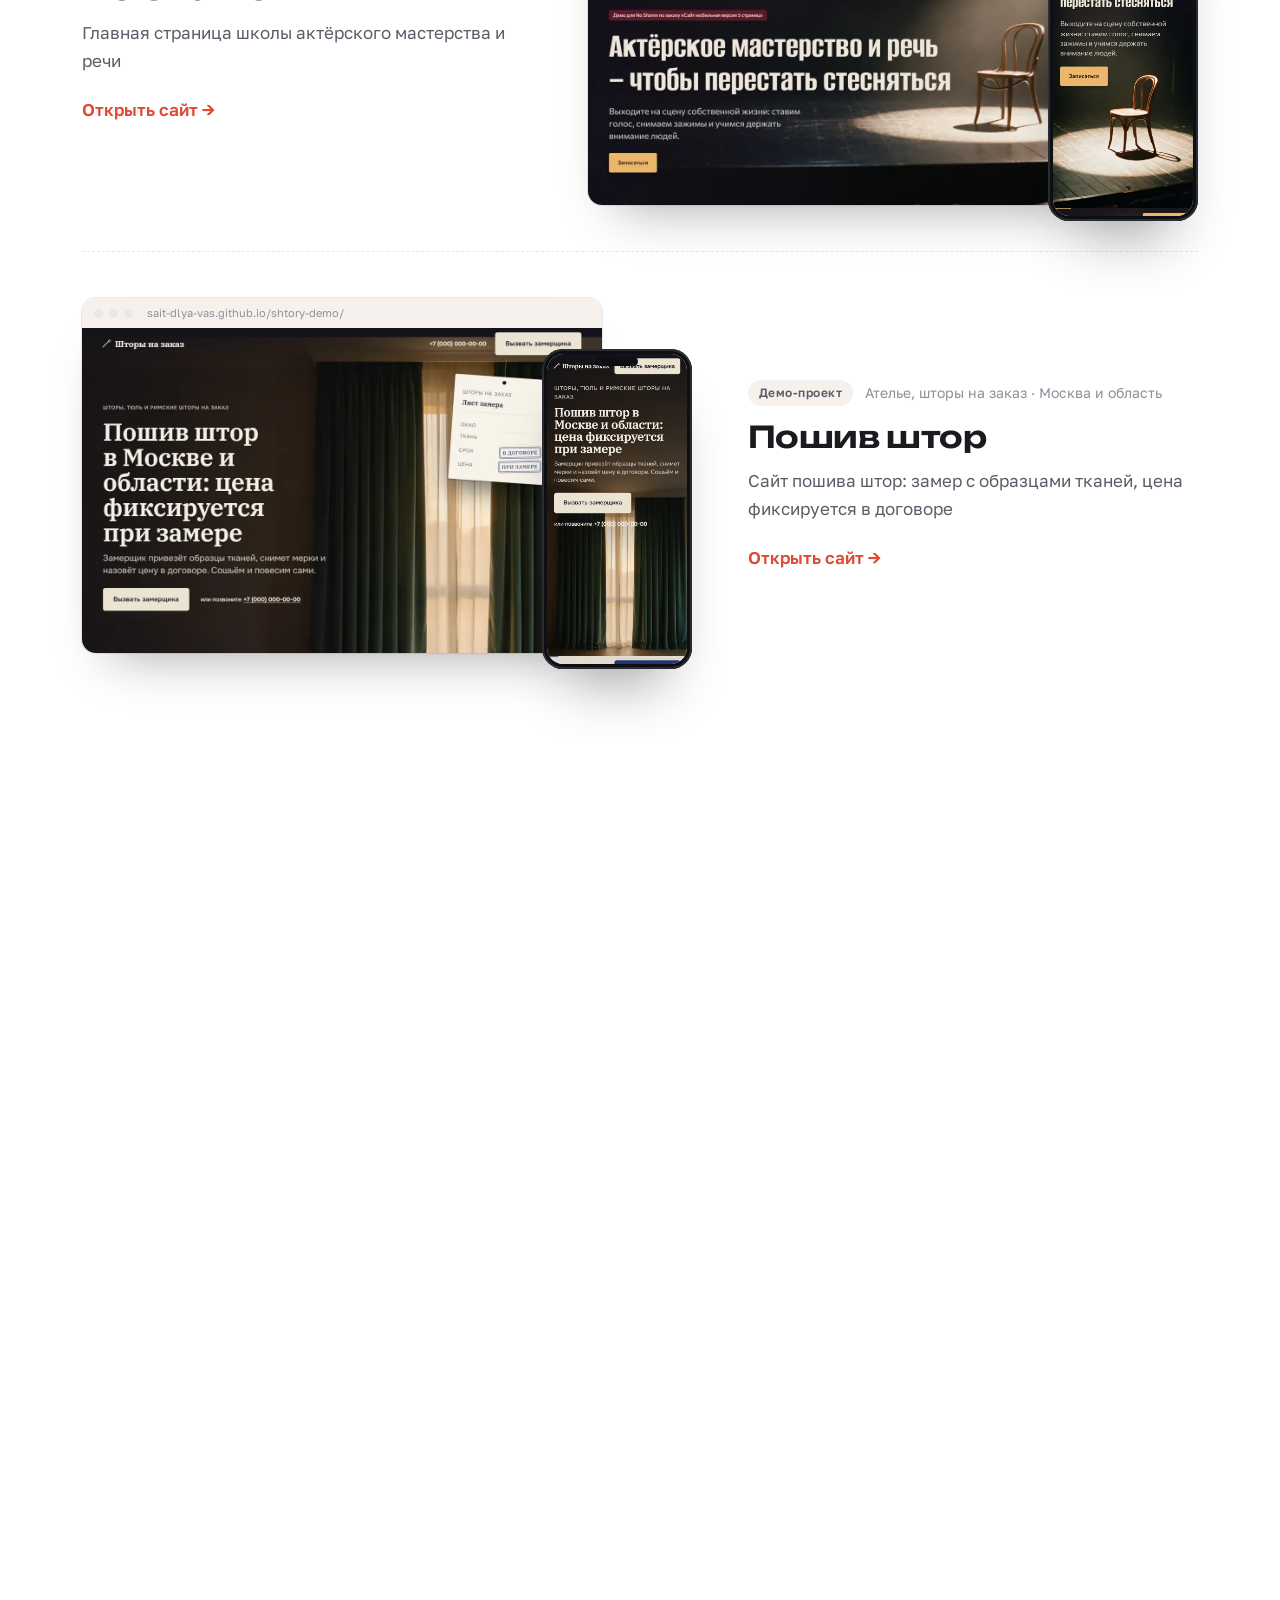
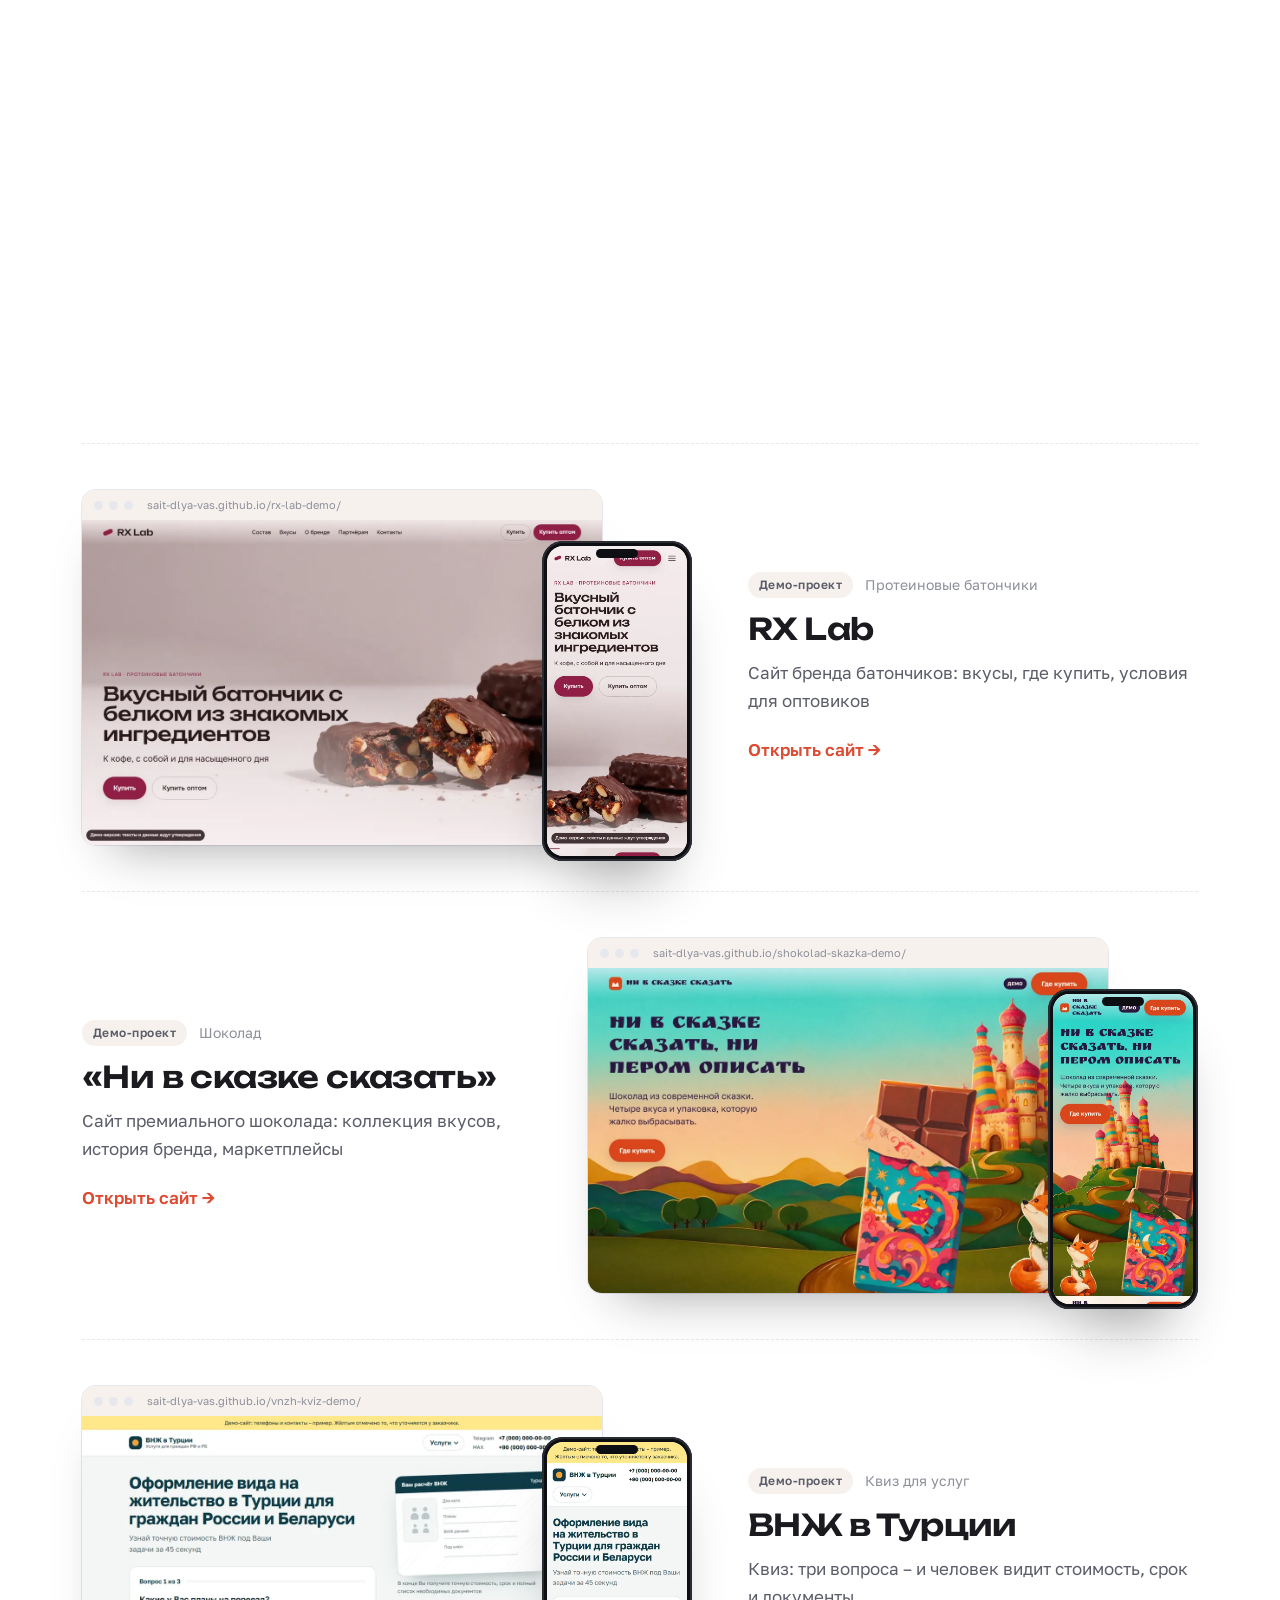
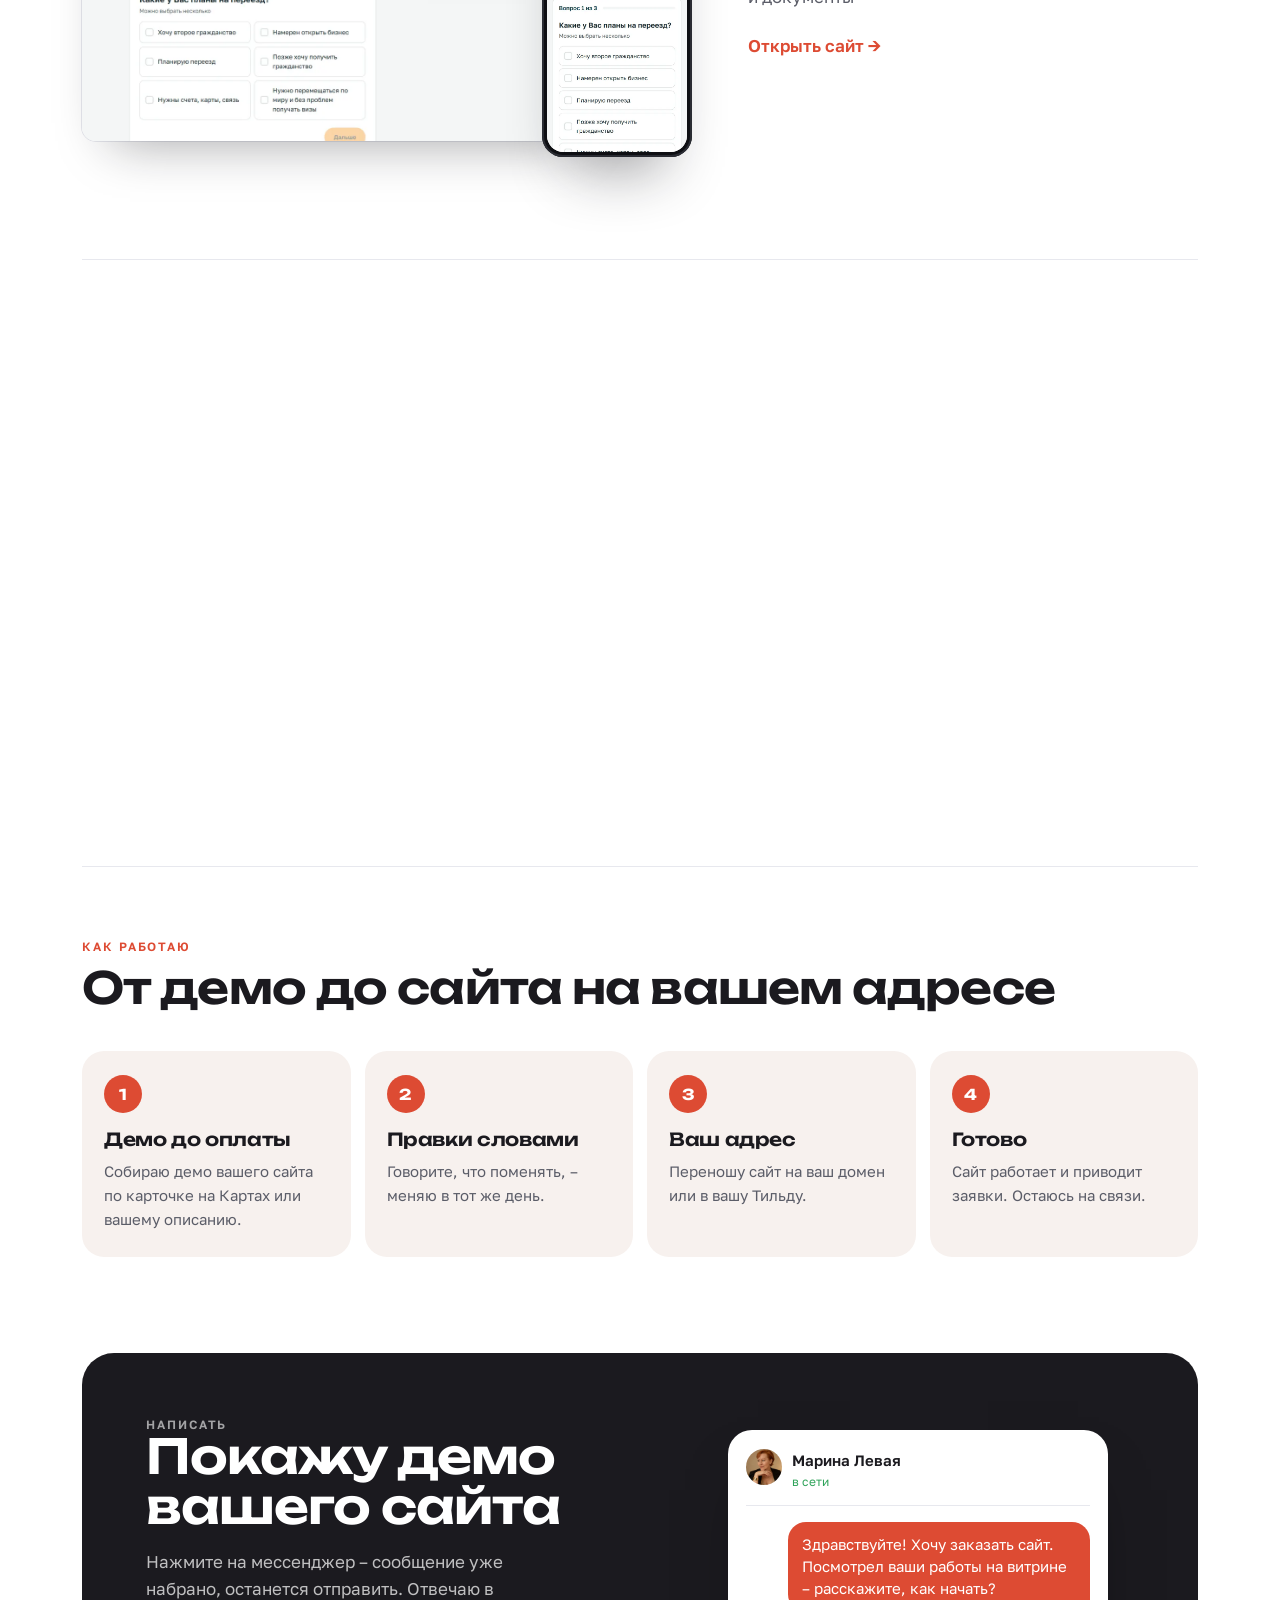
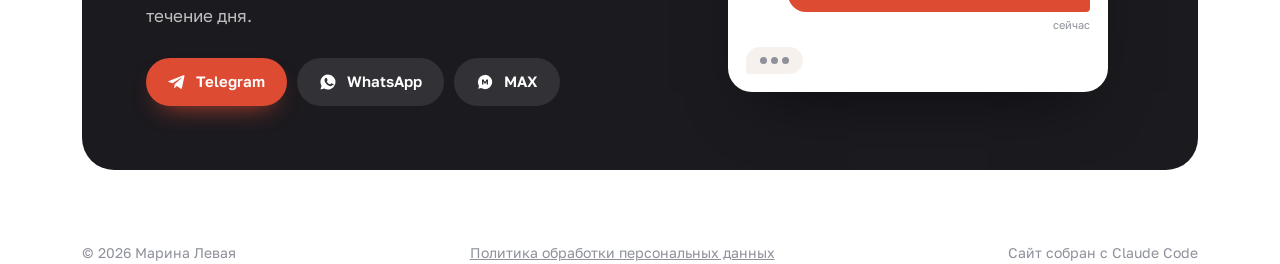
==== commit fcbefc5c: "Кейс Дмитрия: перетяжка руля в Омске" ====
--- a/index.html
+++ b/index.html
@@ -204,7 +204,7 @@
 <footer class="wrap"><span id="foot"></span><span><a href="assets/politika.html">Политика обработки персональных данных</a></span><span>Сайт собран с Claude Code</span></footer>
 <div class="toast" id="toast" role="status"></div>
 
-<script id="data" type="application/json">{"name":"Марина Левая","city":"","cityIn":"","photo":"assets/photo.webp","palette":"В","messengers":{"telegram":"levayamarina","whatsapp":"79139771897","max":"https://max.ru/u/f9LHodD0cOKCiWfGsL-MN06nxfVjUN3IY5l-1WGMDS0I3MMubQm9mjin4f8"},"message":"Здравствуйте! Хочу заказать сайт. Посмотрел ваши работы на витрине – расскажите, как начать?","services":[{"title":"Сайт-одностраничник","desc":"Лендинг или сайт-визитка под ключ: тексты, адаптация под телефон, кнопки звонка и мессенджеров","price":"от 10 000 ₽"},{"title":"Перенос на домен или Тильду","desc":"Подключу ваш домен или перенесу готовый сайт в Тильду","price":"от 2 000 ₽"},{"title":"Доработки","desc":"Правки текстов, новые блоки, фото, кнопки и формы на готовом сайте","price":"от 1 000 ₽"}],"cases":[{"title":"Перетяжка руля – мастер Дмитрий","niche":"Перетяжка руля","city":"Омск","url":"https://peretyazhka-omsk.ru/","kind":"real","about":"Сайт мастера на своём домене: цены от 2000 ₽, 12 готовых работ, кнопки звонка и мессенджеров","desktop":"assets/case-peretyazhka-omsk-ru-desktop.webp","mobile":"assets/case-peretyazhka-omsk-ru-mobile.webp"},{"title":"Светлана Смирнова","niche":"Фотограф","city":"Омск","url":"https://sait-dlya-vas.github.io/svetlana-smirnova/","kind":"real","about":"Лендинг фотографа: прогулочные фотосессии, цены, примеры и запись","desktop":"assets/case-sait-dlya-vas-github-io-svetlana-smirnova-desktop.webp","mobile":"assets/case-sait-dlya-vas-github-io-svetlana-smirnova-mobile.webp"},{"title":"Вероника Лаврова","niche":"Ведущая праздников","city":"","url":"https://sait-dlya-vas.github.io/vedushchaya-demo/","kind":"demo","about":"Сайт ведущей свадеб и праздников с проверкой свободной даты","desktop":"assets/case-sait-dlya-vas-github-io-vedushchaya-demo-desktop.webp","mobile":"assets/case-sait-dlya-vas-github-io-vedushchaya-demo-mobile.webp"},{"title":"No Shame","niche":"Школа актёрского мастерства","city":"","url":"https://sait-dlya-vas.github.io/noshame-demo/","kind":"demo","about":"Главная страница школы актёрского мастерства и речи","desktop":"assets/case-sait-dlya-vas-github-io-noshame-demo-desktop.webp","mobile":"assets/case-sait-dlya-vas-github-io-noshame-demo-mobile.webp"},{"title":"Пошив штор","niche":"Ателье, шторы на заказ","city":"Москва и область","url":"https://sait-dlya-vas.github.io/shtory-demo/","kind":"demo","about":"Сайт пошива штор: замер с образцами тканей, цена фиксируется в договоре","desktop":"assets/case-sait-dlya-vas-github-io-shtory-demo-desktop.webp","mobile":"assets/case-sait-dlya-vas-github-io-shtory-demo-mobile.webp"},{"title":"Шиномонтаж в Химках","niche":"Шиномонтаж","city":"Химки","url":"https://sait-dlya-vas.github.io/khimki-shinomontazh/","kind":"demo","about":"Шиномонтаж и сезонное хранение шин, запись по телефону","desktop":"assets/case-sait-dlya-vas-github-io-khimki-shinomontazh-desktop.webp","mobile":"assets/case-sait-dlya-vas-github-io-khimki-shinomontazh-mobile.webp"},{"title":"Репетитор по русскому языку","niche":"Репетитор","city":"","url":"https://sait-dlya-vas.github.io/repetitor-demo/","kind":"demo","about":"Сайт-визитка репетитора: три варианта первого экрана на выбор","desktop":"assets/case-sait-dlya-vas-github-io-repetitor-demo-desktop.webp","mobile":"assets/case-sait-dlya-vas-github-io-repetitor-demo-mobile.webp"},{"title":"Квартал","niche":"Календари с логотипом","city":"","url":"https://sait-dlya-vas.github.io/kalendari-demo/","kind":"demo","about":"Лендинг квартальных календарей к Новому году для компаний","desktop":"assets/case-sait-dlya-vas-github-io-kalendari-demo-desktop.webp","mobile":"assets/case-sait-dlya-vas-github-io-kalendari-demo-mobile.webp"},{"title":"RX Lab","niche":"Протеиновые батончики","city":"","url":"https://sait-dlya-vas.github.io/rx-lab-demo/","kind":"demo","about":"Сайт бренда батончиков: вкусы, где купить, условия для оптовиков","desktop":"assets/case-sait-dlya-vas-github-io-rx-lab-demo-desktop.webp","mobile":"assets/case-sait-dlya-vas-github-io-rx-lab-demo-mobile.webp"},{"title":"«Ни в сказке сказать»","niche":"Шоколад","city":"","url":"https://sait-dlya-vas.github.io/shokolad-skazka-demo/","kind":"demo","about":"Сайт премиального шоколада: коллекция вкусов, история бренда, маркетплейсы","desktop":"assets/case-sait-dlya-vas-github-io-shokolad-skazka-demo-desktop.webp","mobile":"assets/case-sait-dlya-vas-github-io-shokolad-skazka-demo-mobile.webp"},{"title":"ВНЖ в Турции","niche":"Квиз для услуг","city":"","url":"https://sait-dlya-vas.github.io/vnzh-kviz-demo/","kind":"demo","about":"Квиз: три вопроса – и человек видит стоимость, срок и документы","desktop":"assets/case-sait-dlya-vas-github-io-vnzh-kviz-demo-desktop.webp","mobile":"assets/case-sait-dlya-vas-github-io-vnzh-kviz-demo-mobile.webp"}],"h1":"Сайты для малого бизнеса \u003cem>по всей России\u003c/em>","legal":{"status":"самозанятый","fio":"Левая Марина Дмитриевна","inn":"550401458530","email":"marinalevaa99069@gmail.com"},"policyFile":"politika.html"}</script>
+<script id="data" type="application/json">{"name":"Марина Левая","city":"","cityIn":"","photo":"assets/photo.webp","palette":"В","messengers":{"telegram":"levayamarina","whatsapp":"79139771897","max":"https://max.ru/u/f9LHodD0cOKCiWfGsL-MN06nxfVjUN3IY5l-1WGMDS0I3MMubQm9mjin4f8"},"message":"Здравствуйте! Хочу заказать сайт. Посмотрел ваши работы на витрине – расскажите, как начать?","services":[{"title":"Сайт-одностраничник","desc":"Лендинг или сайт-визитка под ключ: тексты, адаптация под телефон, кнопки звонка и мессенджеров","price":"от 10 000 ₽"},{"title":"Перенос на домен или Тильду","desc":"Подключу ваш домен или перенесу готовый сайт в Тильду","price":"от 2 000 ₽"},{"title":"Доработки","desc":"Правки текстов, новые блоки, фото, кнопки и формы на готовом сайте","price":"от 1 000 ₽"}],"cases":[{"title":"Перетяжка руля в Омске – сайт мастера Дмитрия","niche":"Перетяжка руля","city":"Омск","url":"https://peretyazhka-omsk.ru/","kind":"real","about":"Сайт мастера на своём домене: цены от 2000 ₽, 12 готовых работ, кнопки звонка и мессенджеров","desktop":"assets/case-peretyazhka-omsk-ru-desktop.webp","mobile":"assets/case-peretyazhka-omsk-ru-mobile.webp","task":"Представить услугу перетяжки автомобильных рулей, показать работы мастера и дать клиентам удобный способ связаться с ним.","did":"Разработала сайт с помощью Claude Code, внесла правки в тексты и добавила фотографии работ. Опубликовала сайт через GitHub, затем подключила собственный домен, хостинг и защищённое соединение HTTPS.","result":"Сайт работает на peretyazhka-omsk.ru. Перенос на домен и подключение HTTPS завершены к 18 октября 2026 года.","quote":"Я не планировал делать сайт для перетяжки руля – у меня было объявление на Авито. Когда мне предложили уже готовый сайт, я увидел, что это хорошо. Нужно было немного поправить текст и добавить фото работ. Правки внесли очень быстро, получился отличный сайт. Думаю, что он может быть полезен и принесёт мне больше клиентов","quoteAuthor":"Дмитрий, мастер по перетяжке руля, Омск. Отзыв передан устно."},{"title":"Светлана Смирнова","niche":"Фотограф","city":"Омск","url":"https://sait-dlya-vas.github.io/svetlana-smirnova/","kind":"real","about":"Лендинг фотографа: прогулочные фотосессии, цены, примеры и запись","desktop":"assets/case-sait-dlya-vas-github-io-svetlana-smirnova-desktop.webp","mobile":"assets/case-sait-dlya-vas-github-io-svetlana-smirnova-mobile.webp"},{"title":"Вероника Лаврова","niche":"Ведущая праздников","city":"","url":"https://sait-dlya-vas.github.io/vedushchaya-demo/","kind":"demo","about":"Сайт ведущей свадеб и праздников с проверкой свободной даты","desktop":"assets/case-sait-dlya-vas-github-io-vedushchaya-demo-desktop.webp","mobile":"assets/case-sait-dlya-vas-github-io-vedushchaya-demo-mobile.webp"},{"title":"No Shame","niche":"Школа актёрского мастерства","city":"","url":"https://sait-dlya-vas.github.io/noshame-demo/","kind":"demo","about":"Главная страница школы актёрского мастерства и речи","desktop":"assets/case-sait-dlya-vas-github-io-noshame-demo-desktop.webp","mobile":"assets/case-sait-dlya-vas-github-io-noshame-demo-mobile.webp"},{"title":"Пошив штор","niche":"Ателье, шторы на заказ","city":"Москва и область","url":"https://sait-dlya-vas.github.io/shtory-demo/","kind":"demo","about":"Сайт пошива штор: замер с образцами тканей, цена фиксируется в договоре","desktop":"assets/case-sait-dlya-vas-github-io-shtory-demo-desktop.webp","mobile":"assets/case-sait-dlya-vas-github-io-shtory-demo-mobile.webp"},{"title":"Шиномонтаж в Химках","niche":"Шиномонтаж","city":"Химки","url":"https://sait-dlya-vas.github.io/khimki-shinomontazh/","kind":"demo","about":"Шиномонтаж и сезонное хранение шин, запись по телефону","desktop":"assets/case-sait-dlya-vas-github-io-khimki-shinomontazh-desktop.webp","mobile":"assets/case-sait-dlya-vas-github-io-khimki-shinomontazh-mobile.webp"},{"title":"Репетитор по русскому языку","niche":"Репетитор","city":"","url":"https://sait-dlya-vas.github.io/repetitor-demo/","kind":"demo","about":"Сайт-визитка репетитора: три варианта первого экрана на выбор","desktop":"assets/case-sait-dlya-vas-github-io-repetitor-demo-desktop.webp","mobile":"assets/case-sait-dlya-vas-github-io-repetitor-demo-mobile.webp"},{"title":"Квартал","niche":"Календари с логотипом","city":"","url":"https://sait-dlya-vas.github.io/kalendari-demo/","kind":"demo","about":"Лендинг квартальных календарей к Новому году для компаний","desktop":"assets/case-sait-dlya-vas-github-io-kalendari-demo-desktop.webp","mobile":"assets/case-sait-dlya-vas-github-io-kalendari-demo-mobile.webp"},{"title":"RX Lab","niche":"Протеиновые батончики","city":"","url":"https://sait-dlya-vas.github.io/rx-lab-demo/","kind":"demo","about":"Сайт бренда батончиков: вкусы, где купить, условия для оптовиков","desktop":"assets/case-sait-dlya-vas-github-io-rx-lab-demo-desktop.webp","mobile":"assets/case-sait-dlya-vas-github-io-rx-lab-demo-mobile.webp"},{"title":"«Ни в сказке сказать»","niche":"Шоколад","city":"","url":"https://sait-dlya-vas.github.io/shokolad-skazka-demo/","kind":"demo","about":"Сайт премиального шоколада: коллекция вкусов, история бренда, маркетплейсы","desktop":"assets/case-sait-dlya-vas-github-io-shokolad-skazka-demo-desktop.webp","mobile":"assets/case-sait-dlya-vas-github-io-shokolad-skazka-demo-mobile.webp"},{"title":"ВНЖ в Турции","niche":"Квиз для услуг","city":"","url":"https://sait-dlya-vas.github.io/vnzh-kviz-demo/","kind":"demo","about":"Квиз: три вопроса – и человек видит стоимость, срок и документы","desktop":"assets/case-sait-dlya-vas-github-io-vnzh-kviz-demo-desktop.webp","mobile":"assets/case-sait-dlya-vas-github-io-vnzh-kviz-demo-mobile.webp"}],"h1":"Сайты для малого бизнеса \u003cem>по всей России\u003c/em>","legal":{"status":"самозанятый","fio":"Левая Марина Дмитриевна","inn":"550401458530","email":"marinalevaa99069@gmail.com"},"policyFile":"politika.html"}</script>
 <script>
 (() => {
   const D = JSON.parse(document.getElementById('data').textContent);
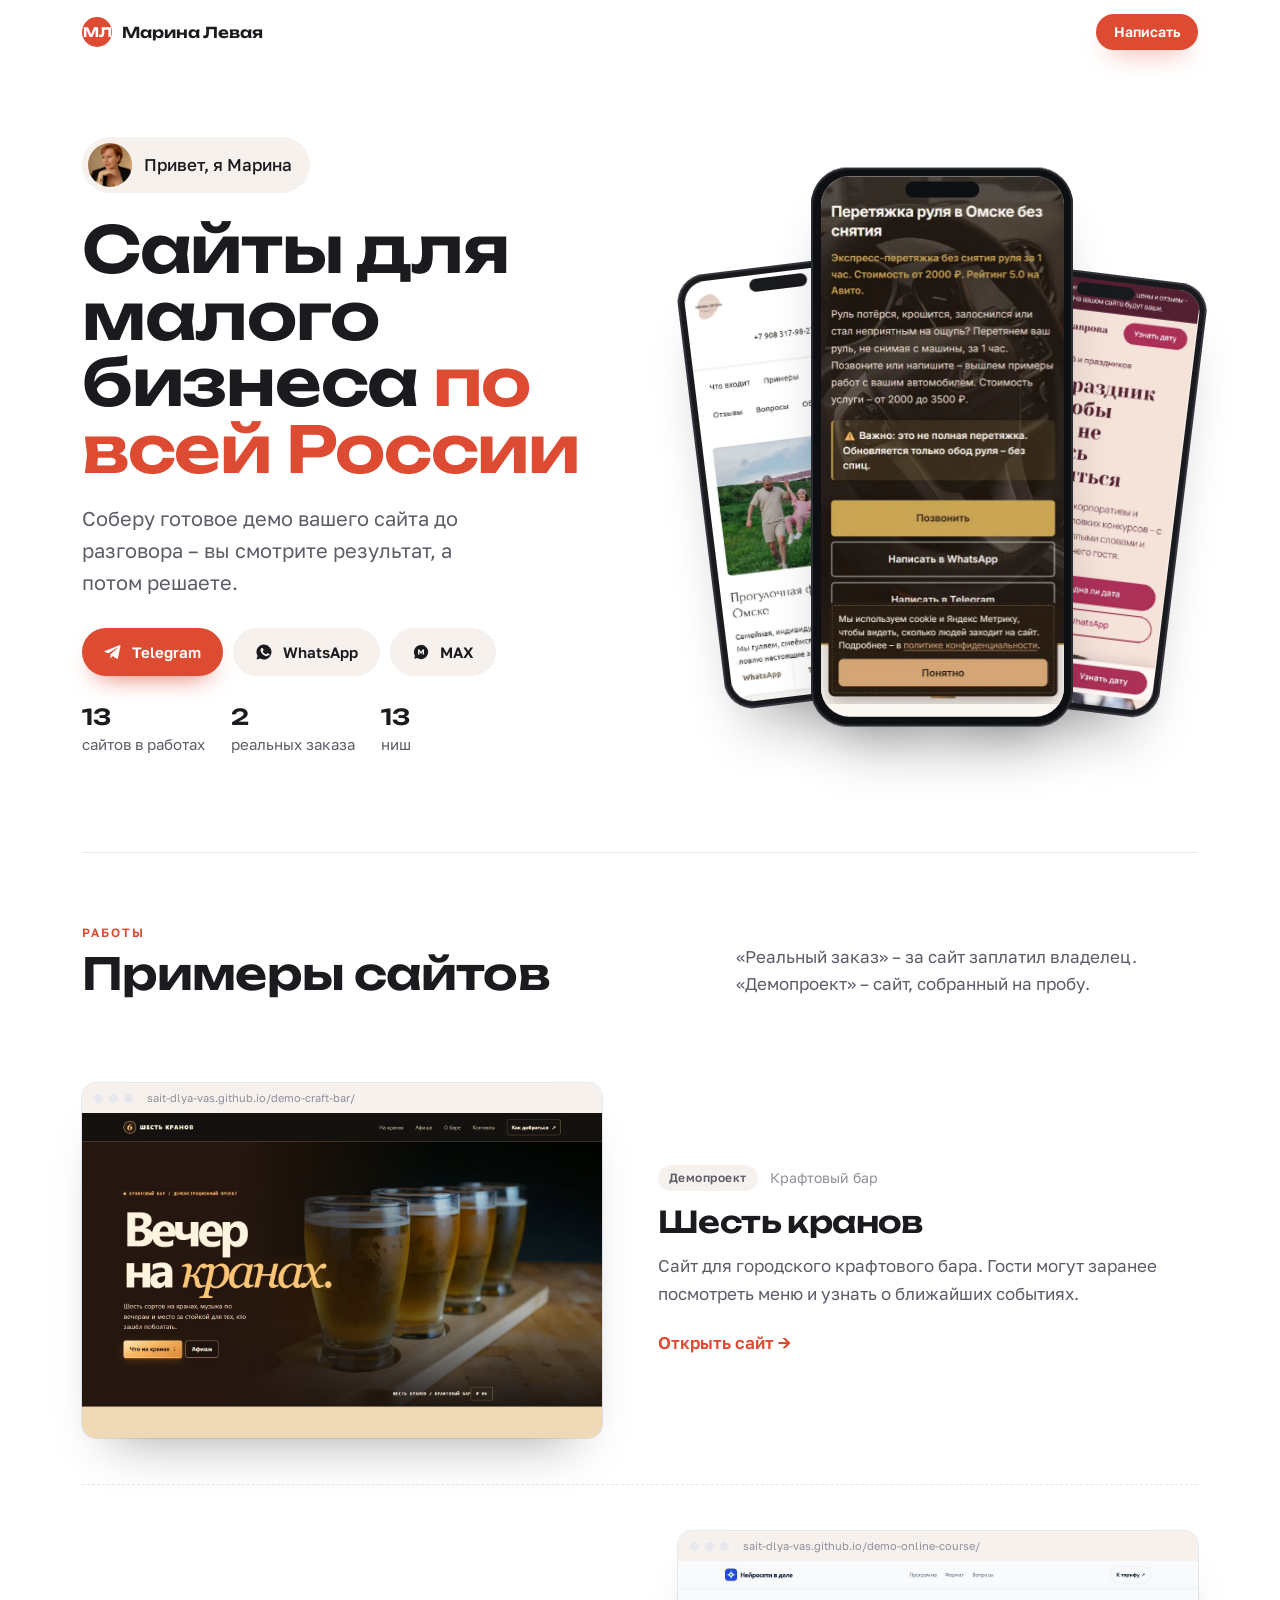
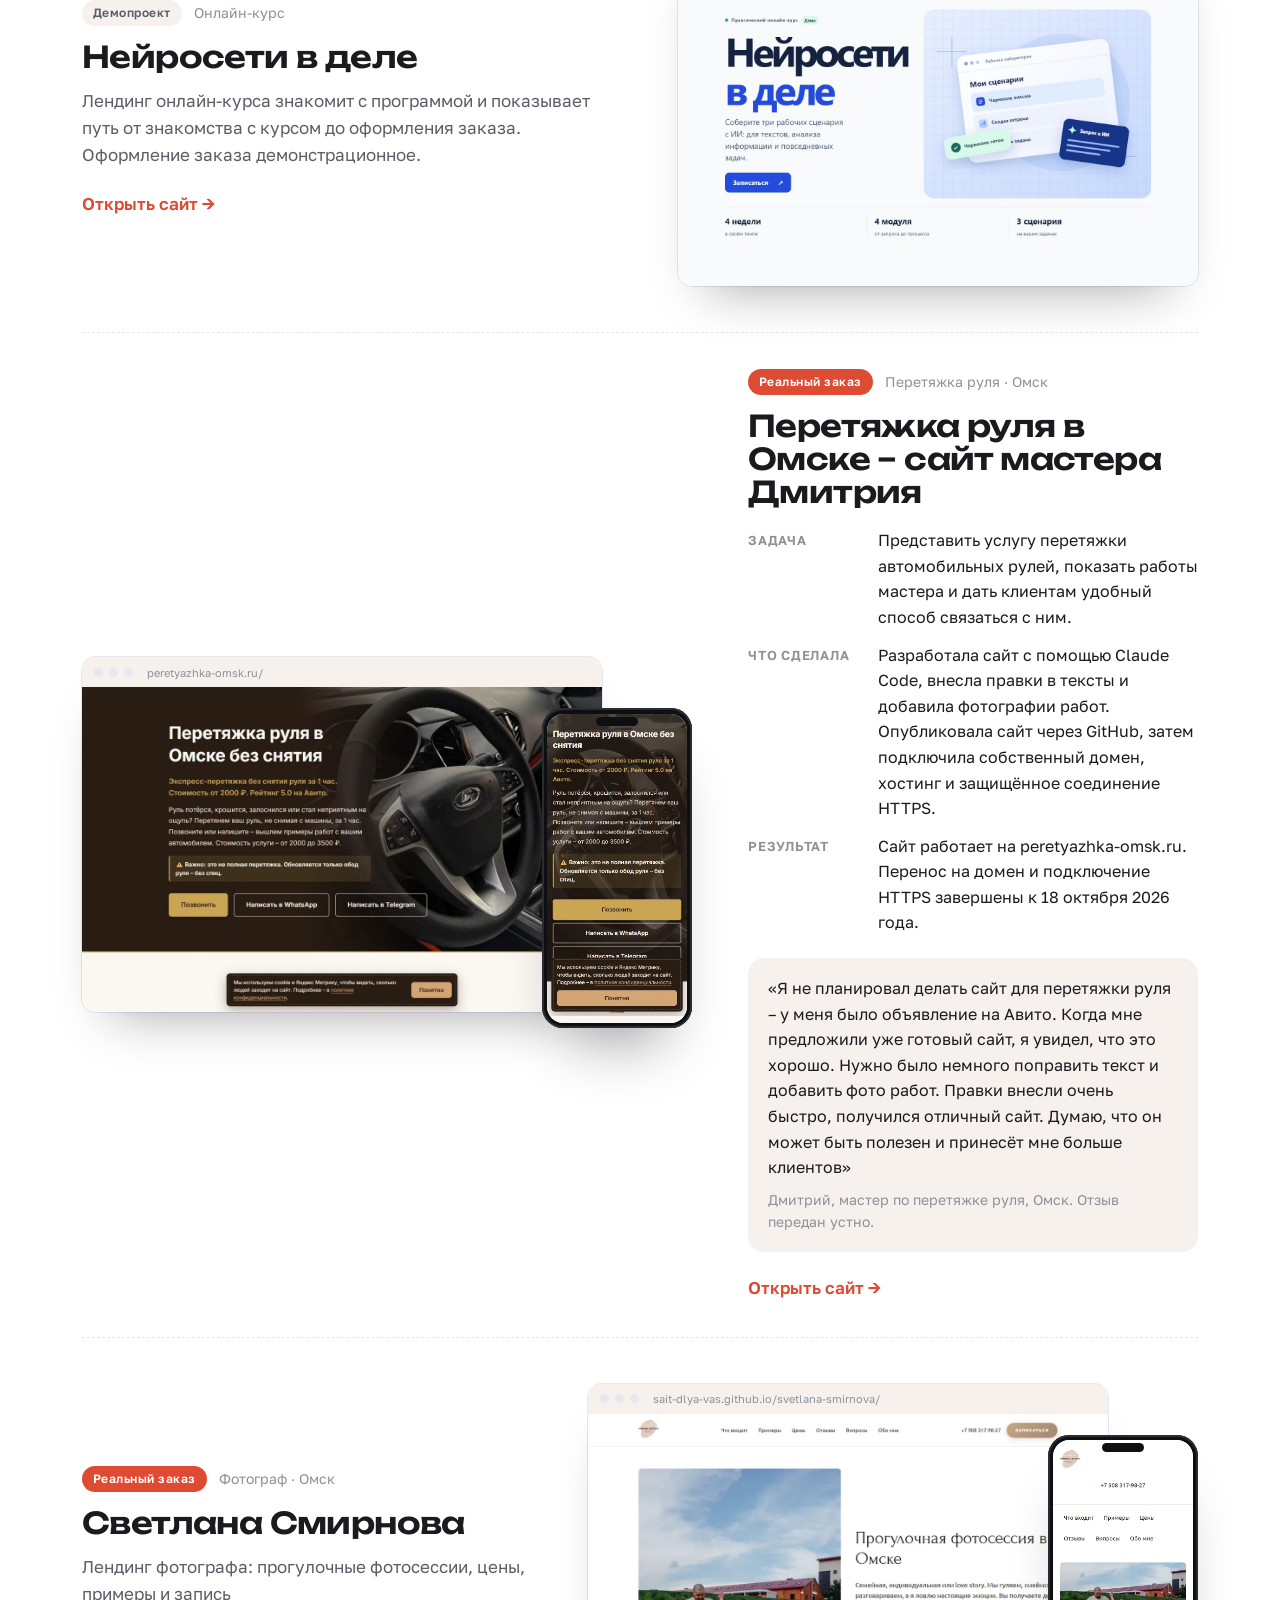
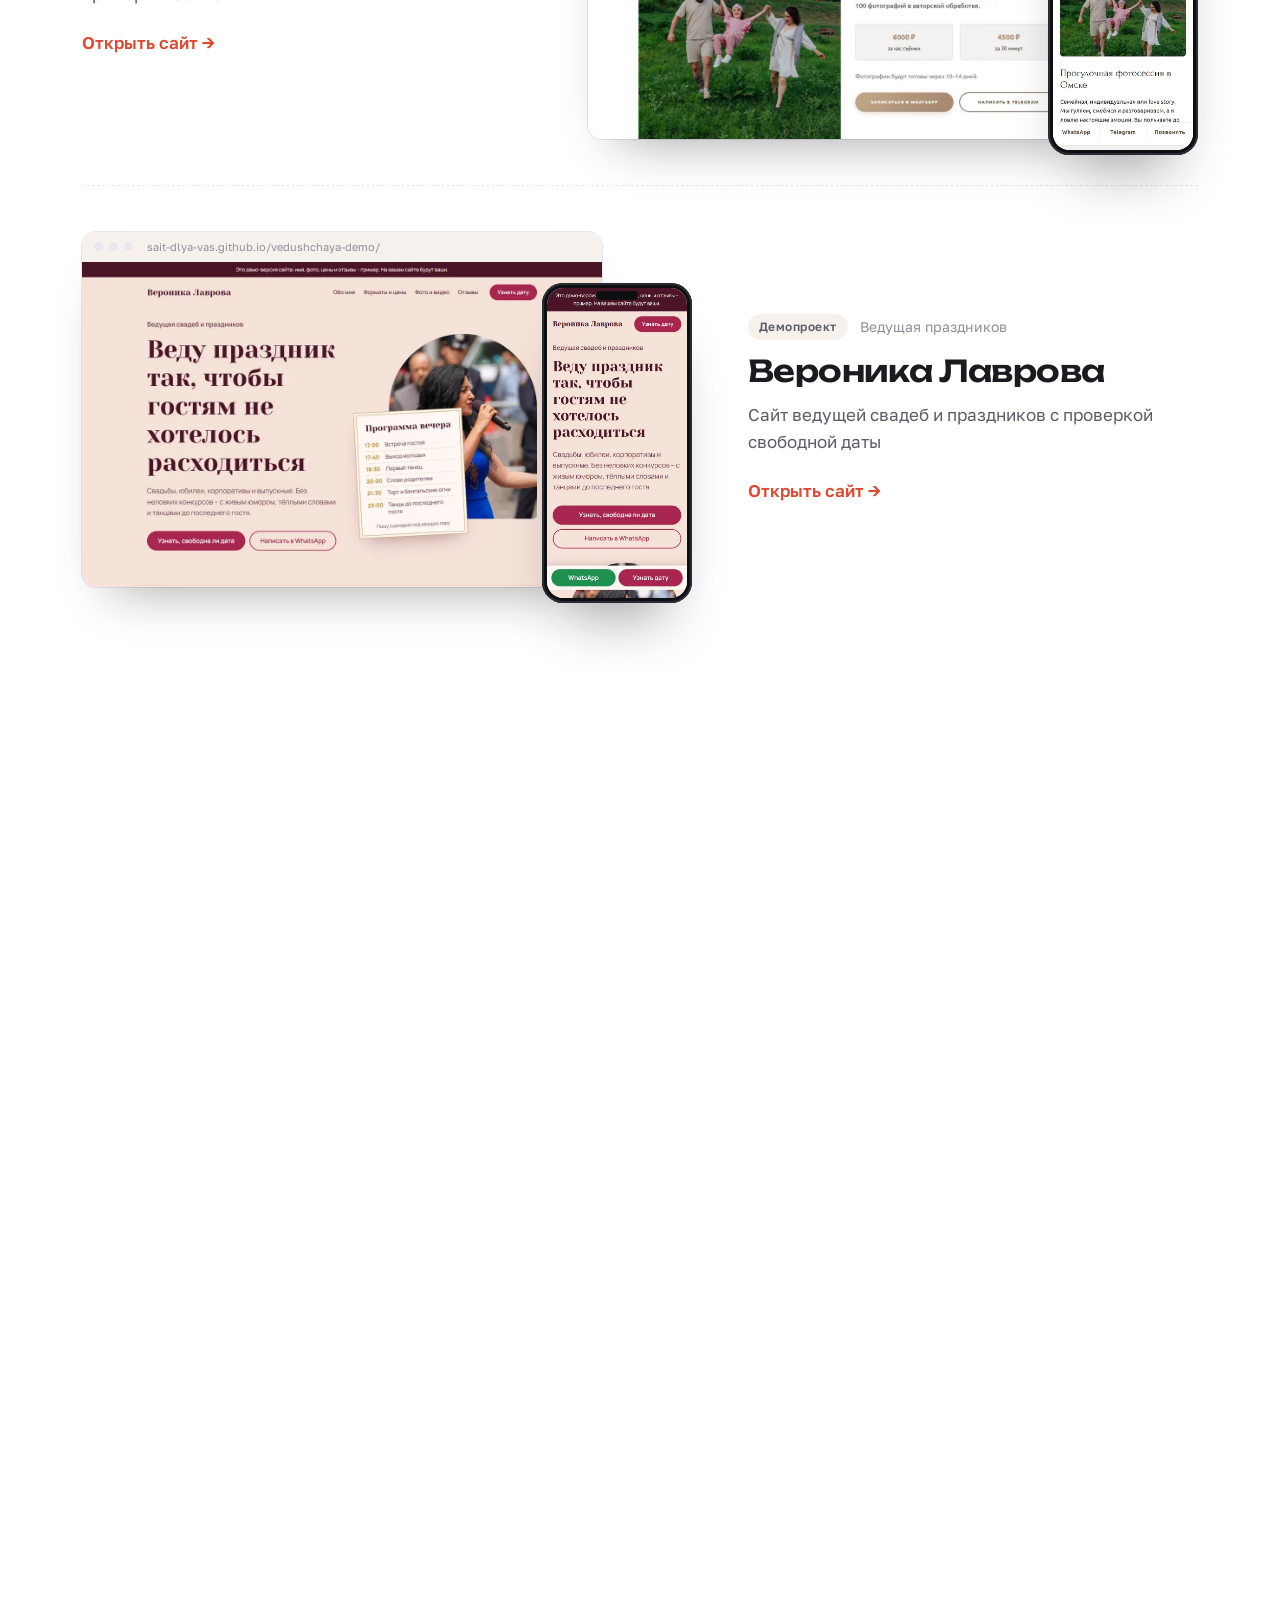
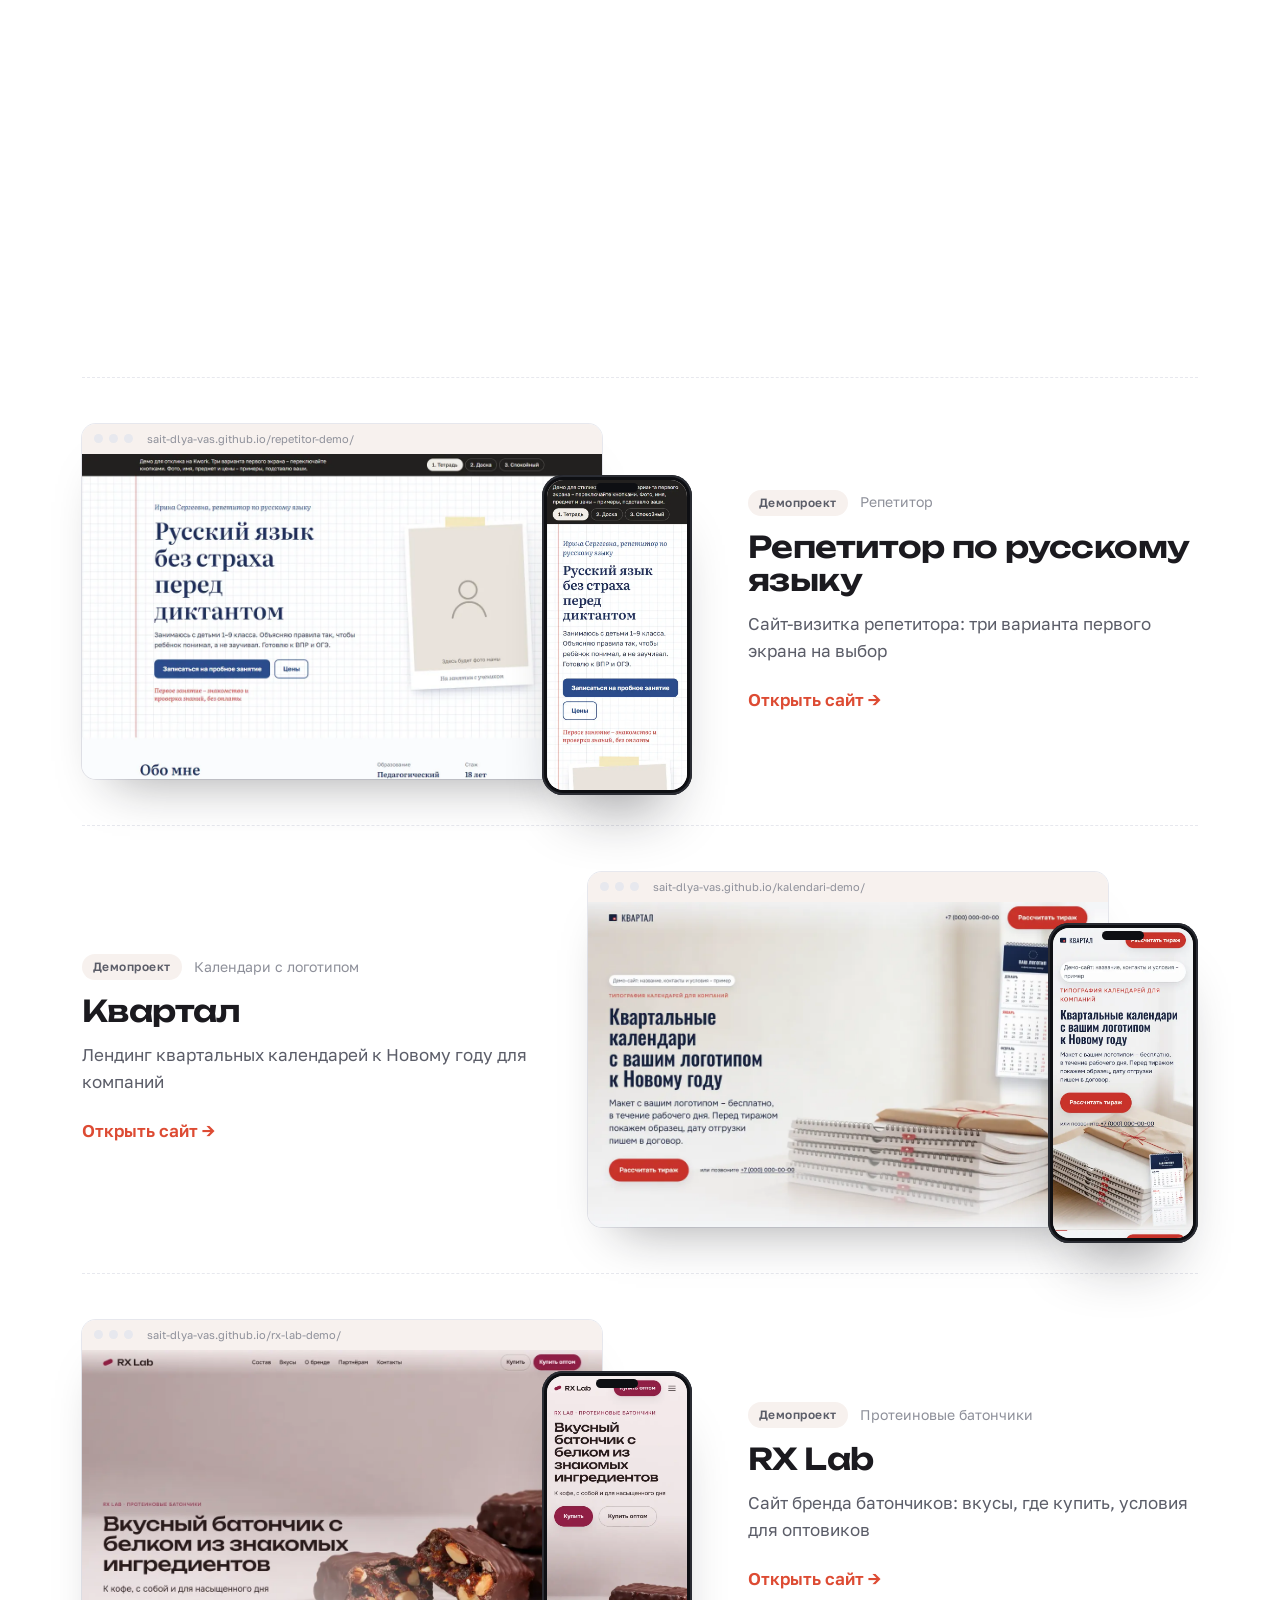
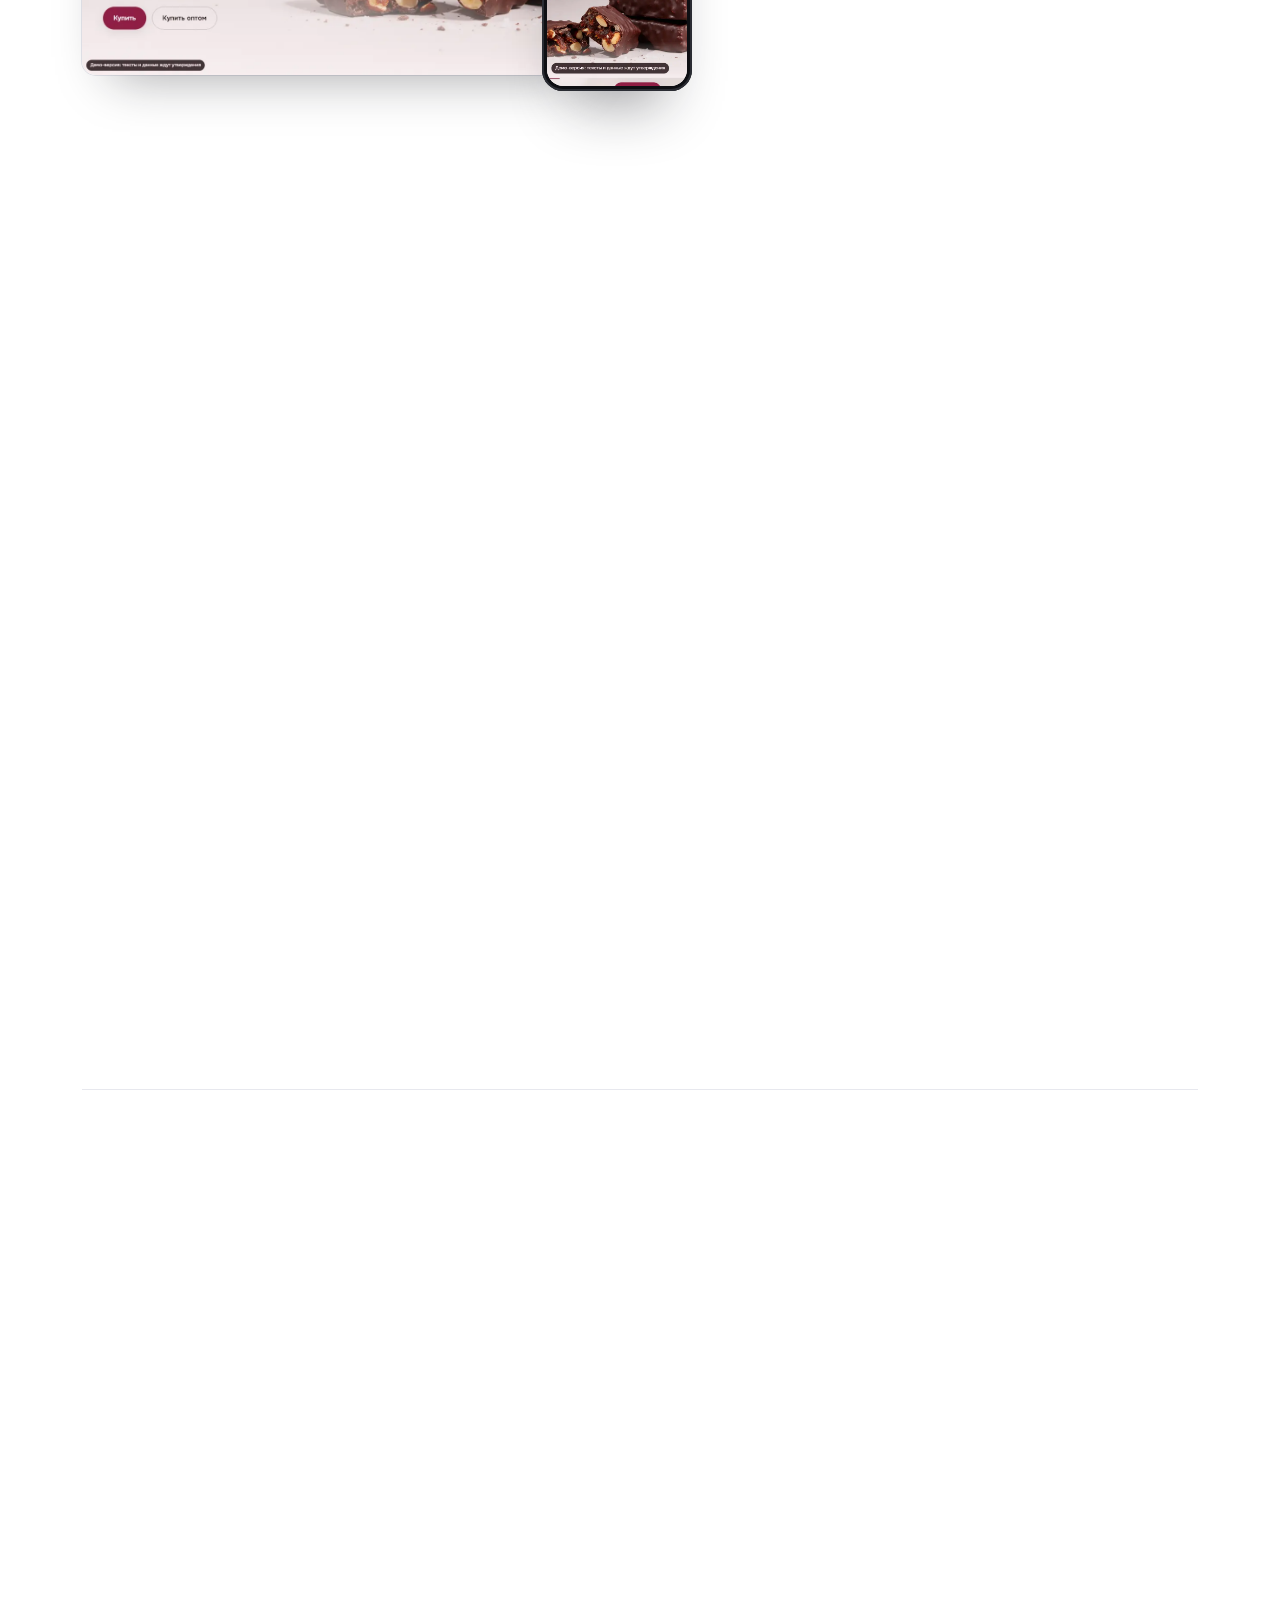
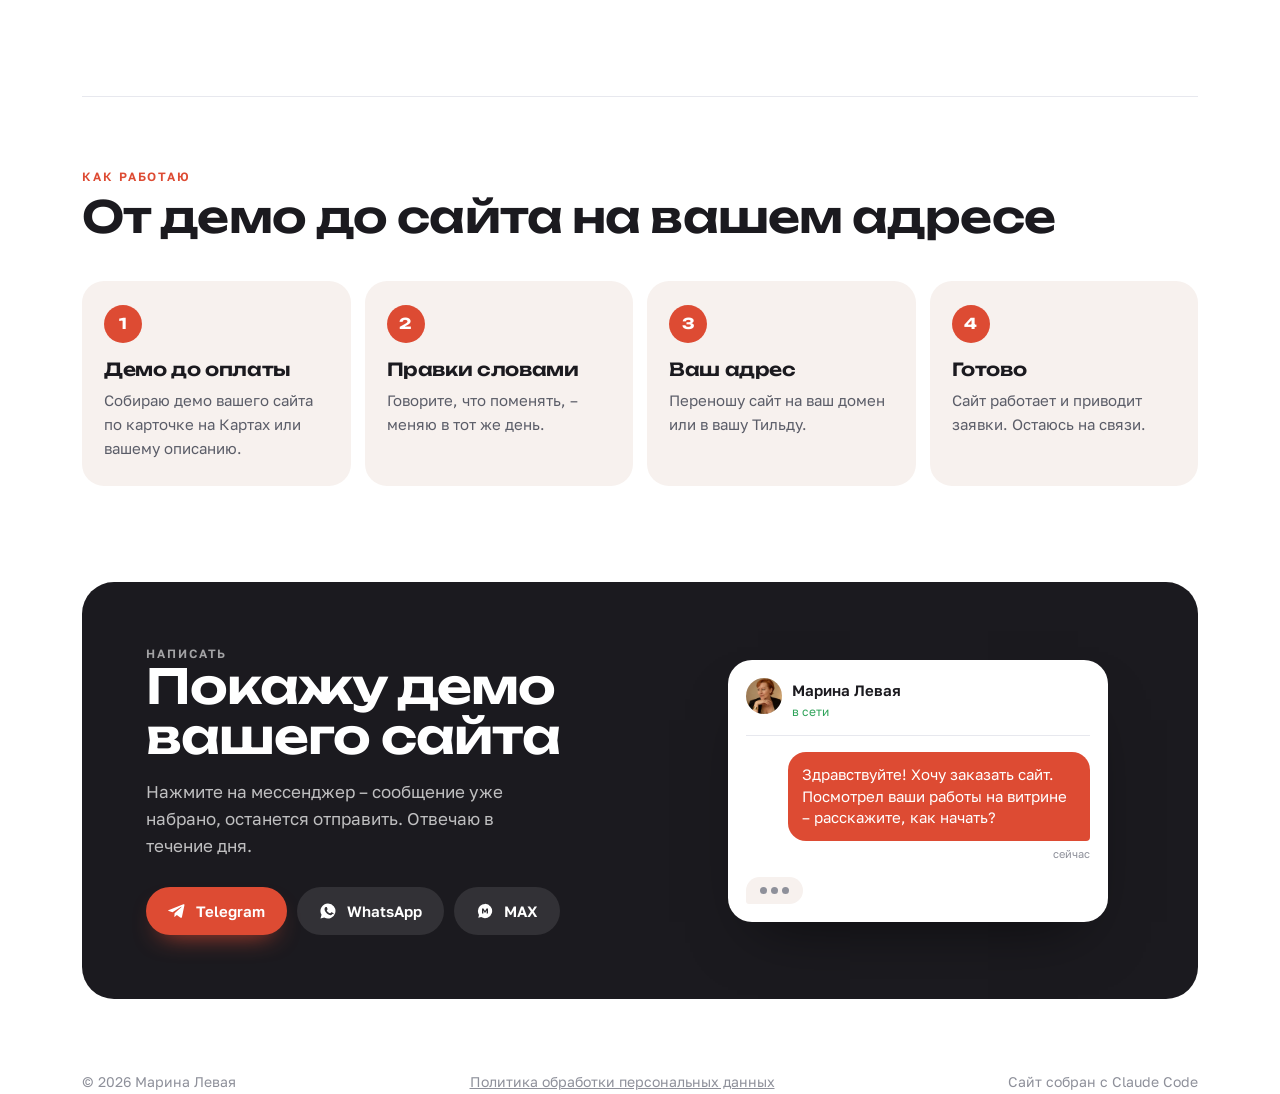
==== commit ddc0aa98: "Add two demo projects to the showcase" ====
--- a/index.html
+++ b/index.html
@@ -11,9 +11,7 @@
 <meta property="og:type" content="website">
 <meta property="og:image" content="assets/case-peretyazhka-omsk-ru-desktop.webp">
 <meta name="color-scheme" content="light">
-<link rel="preconnect" href="https://fonts.googleapis.com">
-<link rel="preconnect" href="https://fonts.gstatic.com" crossorigin>
-<link href="https://fonts.googleapis.com/css2?family=Unbounded:wght@500;600;700&family=Golos+Text:wght@400;500;600;700&display=swap" rel="stylesheet">
+<link rel="stylesheet" href="assets/fonts/fonts.css">
 <style>
 /* Витрина веб-мастера. Палитра задаётся тремя переменными в :root – их меняет сборка (vitrina.mjs). */
 :root{
@@ -171,7 +169,7 @@
   </section>
 
   <section class="block" id="works">
-    <div class="block-head reveal"><div><div class="eyebrow">Работы</div><h2>Сайты, которые я сделала</h2></div><p id="worksNote"></p></div>
+    <div class="block-head reveal"><div><div class="eyebrow">Работы</div><h2>Примеры сайтов</h2></div><p id="worksNote"></p></div>
     <div id="cases"></div>
   </section>
 
@@ -204,7 +202,7 @@
 <footer class="wrap"><span id="foot"></span><span><a href="assets/politika.html">Политика обработки персональных данных</a></span><span>Сайт собран с Claude Code</span></footer>
 <div class="toast" id="toast" role="status"></div>
 
-<script id="data" type="application/json">{"name":"Марина Левая","city":"","cityIn":"","photo":"assets/photo.webp","palette":"В","messengers":{"telegram":"levayamarina","whatsapp":"79139771897","max":"https://max.ru/u/f9LHodD0cOKCiWfGsL-MN06nxfVjUN3IY5l-1WGMDS0I3MMubQm9mjin4f8"},"message":"Здравствуйте! Хочу заказать сайт. Посмотрел ваши работы на витрине – расскажите, как начать?","services":[{"title":"Сайт-одностраничник","desc":"Лендинг или сайт-визитка под ключ: тексты, адаптация под телефон, кнопки звонка и мессенджеров","price":"от 10 000 ₽"},{"title":"Перенос на домен или Тильду","desc":"Подключу ваш домен или перенесу готовый сайт в Тильду","price":"от 2 000 ₽"},{"title":"Доработки","desc":"Правки текстов, новые блоки, фото, кнопки и формы на готовом сайте","price":"от 1 000 ₽"}],"cases":[{"title":"Перетяжка руля в Омске – сайт мастера Дмитрия","niche":"Перетяжка руля","city":"Омск","url":"https://peretyazhka-omsk.ru/","kind":"real","about":"Сайт мастера на своём домене: цены от 2000 ₽, 12 готовых работ, кнопки звонка и мессенджеров","desktop":"assets/case-peretyazhka-omsk-ru-desktop.webp","mobile":"assets/case-peretyazhka-omsk-ru-mobile.webp","task":"Представить услугу перетяжки автомобильных рулей, показать работы мастера и дать клиентам удобный способ связаться с ним.","did":"Разработала сайт с помощью Claude Code, внесла правки в тексты и добавила фотографии работ. Опубликовала сайт через GitHub, затем подключила собственный домен, хостинг и защищённое соединение HTTPS.","result":"Сайт работает на peretyazhka-omsk.ru. Перенос на домен и подключение HTTPS завершены к 18 октября 2026 года.","quote":"Я не планировал делать сайт для перетяжки руля – у меня было объявление на Авито. Когда мне предложили уже готовый сайт, я увидел, что это хорошо. Нужно было немного поправить текст и добавить фото работ. Правки внесли очень быстро, получился отличный сайт. Думаю, что он может быть полезен и принесёт мне больше клиентов","quoteAuthor":"Дмитрий, мастер по перетяжке руля, Омск. Отзыв передан устно."},{"title":"Светлана Смирнова","niche":"Фотограф","city":"Омск","url":"https://sait-dlya-vas.github.io/svetlana-smirnova/","kind":"real","about":"Лендинг фотографа: прогулочные фотосессии, цены, примеры и запись","desktop":"assets/case-sait-dlya-vas-github-io-svetlana-smirnova-desktop.webp","mobile":"assets/case-sait-dlya-vas-github-io-svetlana-smirnova-mobile.webp"},{"title":"Вероника Лаврова","niche":"Ведущая праздников","city":"","url":"https://sait-dlya-vas.github.io/vedushchaya-demo/","kind":"demo","about":"Сайт ведущей свадеб и праздников с проверкой свободной даты","desktop":"assets/case-sait-dlya-vas-github-io-vedushchaya-demo-desktop.webp","mobile":"assets/case-sait-dlya-vas-github-io-vedushchaya-demo-mobile.webp"},{"title":"No Shame","niche":"Школа актёрского мастерства","city":"","url":"https://sait-dlya-vas.github.io/noshame-demo/","kind":"demo","about":"Главная страница школы актёрского мастерства и речи","desktop":"assets/case-sait-dlya-vas-github-io-noshame-demo-desktop.webp","mobile":"assets/case-sait-dlya-vas-github-io-noshame-demo-mobile.webp"},{"title":"Пошив штор","niche":"Ателье, шторы на заказ","city":"Москва и область","url":"https://sait-dlya-vas.github.io/shtory-demo/","kind":"demo","about":"Сайт пошива штор: замер с образцами тканей, цена фиксируется в договоре","desktop":"assets/case-sait-dlya-vas-github-io-shtory-demo-desktop.webp","mobile":"assets/case-sait-dlya-vas-github-io-shtory-demo-mobile.webp"},{"title":"Шиномонтаж в Химках","niche":"Шиномонтаж","city":"Химки","url":"https://sait-dlya-vas.github.io/khimki-shinomontazh/","kind":"demo","about":"Шиномонтаж и сезонное хранение шин, запись по телефону","desktop":"assets/case-sait-dlya-vas-github-io-khimki-shinomontazh-desktop.webp","mobile":"assets/case-sait-dlya-vas-github-io-khimki-shinomontazh-mobile.webp"},{"title":"Репетитор по русскому языку","niche":"Репетитор","city":"","url":"https://sait-dlya-vas.github.io/repetitor-demo/","kind":"demo","about":"Сайт-визитка репетитора: три варианта первого экрана на выбор","desktop":"assets/case-sait-dlya-vas-github-io-repetitor-demo-desktop.webp","mobile":"assets/case-sait-dlya-vas-github-io-repetitor-demo-mobile.webp"},{"title":"Квартал","niche":"Календари с логотипом","city":"","url":"https://sait-dlya-vas.github.io/kalendari-demo/","kind":"demo","about":"Лендинг квартальных календарей к Новому году для компаний","desktop":"assets/case-sait-dlya-vas-github-io-kalendari-demo-desktop.webp","mobile":"assets/case-sait-dlya-vas-github-io-kalendari-demo-mobile.webp"},{"title":"RX Lab","niche":"Протеиновые батончики","city":"","url":"https://sait-dlya-vas.github.io/rx-lab-demo/","kind":"demo","about":"Сайт бренда батончиков: вкусы, где купить, условия для оптовиков","desktop":"assets/case-sait-dlya-vas-github-io-rx-lab-demo-desktop.webp","mobile":"assets/case-sait-dlya-vas-github-io-rx-lab-demo-mobile.webp"},{"title":"«Ни в сказке сказать»","niche":"Шоколад","city":"","url":"https://sait-dlya-vas.github.io/shokolad-skazka-demo/","kind":"demo","about":"Сайт премиального шоколада: коллекция вкусов, история бренда, маркетплейсы","desktop":"assets/case-sait-dlya-vas-github-io-shokolad-skazka-demo-desktop.webp","mobile":"assets/case-sait-dlya-vas-github-io-shokolad-skazka-demo-mobile.webp"},{"title":"ВНЖ в Турции","niche":"Квиз для услуг","city":"","url":"https://sait-dlya-vas.github.io/vnzh-kviz-demo/","kind":"demo","about":"Квиз: три вопроса – и человек видит стоимость, срок и документы","desktop":"assets/case-sait-dlya-vas-github-io-vnzh-kviz-demo-desktop.webp","mobile":"assets/case-sait-dlya-vas-github-io-vnzh-kviz-demo-mobile.webp"}],"h1":"Сайты для малого бизнеса \u003cem>по всей России\u003c/em>","legal":{"status":"самозанятый","fio":"Левая Марина Дмитриевна","inn":"550401458530","email":"marinalevaa99069@gmail.com"},"policyFile":"politika.html"}</script>
+<script id="data" type="application/json">{"name":"Марина Левая","city":"","cityIn":"","photo":"assets/photo.webp","palette":"В","messengers":{"telegram":"levayamarina","whatsapp":"79139771897","max":"https://max.ru/u/f9LHodD0cOKCiWfGsL-MN06nxfVjUN3IY5l-1WGMDS0I3MMubQm9mjin4f8"},"message":"Здравствуйте! Хочу заказать сайт. Посмотрел ваши работы на витрине – расскажите, как начать?","services":[{"title":"Сайт-одностраничник","desc":"Лендинг или сайт-визитка под ключ: тексты, адаптация под телефон, кнопки звонка и мессенджеров","price":"от 10 000 ₽"},{"title":"Перенос на домен или Тильду","desc":"Подключу ваш домен или перенесу готовый сайт в Тильду","price":"от 2 000 ₽"},{"title":"Доработки","desc":"Правки текстов, новые блоки, фото, кнопки и формы на готовом сайте","price":"от 1 000 ₽"}],"cases":[{"niche":"Крафтовый бар","url":"https://sait-dlya-vas.github.io/demo-craft-bar/","desktop":"assets/case-six-taps-desktop.jpg","title":"Шесть кранов","about":"Сайт для городского крафтового бара. Гости могут заранее посмотреть меню и узнать о ближайших событиях.","kind":"demo"},{"niche":"Онлайн-курс","url":"https://sait-dlya-vas.github.io/demo-online-course/","desktop":"assets/case-neiroseti-desktop.jpg","title":"Нейросети в деле","about":"Лендинг онлайн-курса знакомит с программой и показывает путь от знакомства с курсом до оформления заказа. Оформление заказа демонстрационное.","kind":"demo"},{"title":"Перетяжка руля в Омске – сайт мастера Дмитрия","niche":"Перетяжка руля","city":"Омск","url":"https://peretyazhka-omsk.ru/","kind":"real","about":"Сайт мастера на своём домене: цены от 2000 ₽, 12 готовых работ, кнопки звонка и мессенджеров","desktop":"assets/case-peretyazhka-omsk-ru-desktop.webp","mobile":"assets/case-peretyazhka-omsk-ru-mobile.webp","task":"Представить услугу перетяжки автомобильных рулей, показать работы мастера и дать клиентам удобный способ связаться с ним.","did":"Разработала сайт с помощью Claude Code, внесла правки в тексты и добавила фотографии работ. Опубликовала сайт через GitHub, затем подключила собственный домен, хостинг и защищённое соединение HTTPS.","result":"Сайт работает на peretyazhka-omsk.ru. Перенос на домен и подключение HTTPS завершены к 18 октября 2026 года.","quote":"Я не планировал делать сайт для перетяжки руля – у меня было объявление на Авито. Когда мне предложили уже готовый сайт, я увидел, что это хорошо. Нужно было немного поправить текст и добавить фото работ. Правки внесли очень быстро, получился отличный сайт. Думаю, что он может быть полезен и принесёт мне больше клиентов","quoteAuthor":"Дмитрий, мастер по перетяжке руля, Омск. Отзыв передан устно."},{"title":"Светлана Смирнова","niche":"Фотограф","city":"Омск","url":"https://sait-dlya-vas.github.io/svetlana-smirnova/","kind":"real","about":"Лендинг фотографа: прогулочные фотосессии, цены, примеры и запись","desktop":"assets/case-sait-dlya-vas-github-io-svetlana-smirnova-desktop.webp","mobile":"assets/case-sait-dlya-vas-github-io-svetlana-smirnova-mobile.webp"},{"title":"Вероника Лаврова","niche":"Ведущая праздников","city":"","url":"https://sait-dlya-vas.github.io/vedushchaya-demo/","kind":"demo","about":"Сайт ведущей свадеб и праздников с проверкой свободной даты","desktop":"assets/case-sait-dlya-vas-github-io-vedushchaya-demo-desktop.webp","mobile":"assets/case-sait-dlya-vas-github-io-vedushchaya-demo-mobile.webp"},{"title":"No Shame","niche":"Школа актёрского мастерства","city":"","url":"https://sait-dlya-vas.github.io/noshame-demo/","kind":"demo","about":"Главная страница школы актёрского мастерства и речи","desktop":"assets/case-sait-dlya-vas-github-io-noshame-demo-desktop.webp","mobile":"assets/case-sait-dlya-vas-github-io-noshame-demo-mobile.webp"},{"title":"Пошив штор","niche":"Ателье, шторы на заказ","city":"Москва и область","url":"https://sait-dlya-vas.github.io/shtory-demo/","kind":"demo","about":"Сайт пошива штор: замер с образцами тканей, цена фиксируется в договоре","desktop":"assets/case-sait-dlya-vas-github-io-shtory-demo-desktop.webp","mobile":"assets/case-sait-dlya-vas-github-io-shtory-demo-mobile.webp"},{"title":"Шиномонтаж в Химках","niche":"Шиномонтаж","city":"Химки","url":"https://sait-dlya-vas.github.io/khimki-shinomontazh/","kind":"demo","about":"Шиномонтаж и сезонное хранение шин, запись по телефону","desktop":"assets/case-sait-dlya-vas-github-io-khimki-shinomontazh-desktop.webp","mobile":"assets/case-sait-dlya-vas-github-io-khimki-shinomontazh-mobile.webp"},{"title":"Репетитор по русскому языку","niche":"Репетитор","city":"","url":"https://sait-dlya-vas.github.io/repetitor-demo/","kind":"demo","about":"Сайт-визитка репетитора: три варианта первого экрана на выбор","desktop":"assets/case-sait-dlya-vas-github-io-repetitor-demo-desktop.webp","mobile":"assets/case-sait-dlya-vas-github-io-repetitor-demo-mobile.webp"},{"title":"Квартал","niche":"Календари с логотипом","city":"","url":"https://sait-dlya-vas.github.io/kalendari-demo/","kind":"demo","about":"Лендинг квартальных календарей к Новому году для компаний","desktop":"assets/case-sait-dlya-vas-github-io-kalendari-demo-desktop.webp","mobile":"assets/case-sait-dlya-vas-github-io-kalendari-demo-mobile.webp"},{"title":"RX Lab","niche":"Протеиновые батончики","city":"","url":"https://sait-dlya-vas.github.io/rx-lab-demo/","kind":"demo","about":"Сайт бренда батончиков: вкусы, где купить, условия для оптовиков","desktop":"assets/case-sait-dlya-vas-github-io-rx-lab-demo-desktop.webp","mobile":"assets/case-sait-dlya-vas-github-io-rx-lab-demo-mobile.webp"},{"title":"«Ни в сказке сказать»","niche":"Шоколад","city":"","url":"https://sait-dlya-vas.github.io/shokolad-skazka-demo/","kind":"demo","about":"Сайт премиального шоколада: коллекция вкусов, история бренда, маркетплейсы","desktop":"assets/case-sait-dlya-vas-github-io-shokolad-skazka-demo-desktop.webp","mobile":"assets/case-sait-dlya-vas-github-io-shokolad-skazka-demo-mobile.webp"},{"title":"ВНЖ в Турции","niche":"Квиз для услуг","city":"","url":"https://sait-dlya-vas.github.io/vnzh-kviz-demo/","kind":"demo","about":"Квиз: три вопроса – и человек видит стоимость, срок и документы","desktop":"assets/case-sait-dlya-vas-github-io-vnzh-kviz-demo-desktop.webp","mobile":"assets/case-sait-dlya-vas-github-io-vnzh-kviz-demo-mobile.webp"}],"h1":"Сайты для малого бизнеса \u003cem>по всей России\u003c/em>","legal":{"status":"самозанятый","fio":"Левая Марина Дмитриевна","inn":"550401458530","email":"marinalevaa99069@gmail.com"},"policyFile":"politika.html"}</script>
 <script>
 (() => {
   const D = JSON.parse(document.getElementById('data').textContent);
@@ -232,8 +230,8 @@
     niches.length ? `<span><b>${niches.length}</b>${word(niches.length, 'ниша', 'ниши', 'ниш')}</span>` : ''
   ].join('');
   const kinds = new Set(cases.map((c) => c.kind || 'demo'));
-  if (kinds.size > 1) $('worksNote').textContent = [kinds.has('real') && '«Реальный заказ» – за сайт заплатил владелец', kinds.has('study') && '«Учебный кейс» – задача из обучения', kinds.has('demo') && '«Демо-проект» – сайт, собранный на пробу'].filter(Boolean).join('. ') + '.';
-  else $('worksNote').textContent = real && real < cases.length ? '«Реальный заказ» – сайт, за который заплатил владелец. «Демо-проект» – собранный на пробу, «Учебный кейс» – задача из обучения.' : real ? 'Все работы – реальные заказы.' : 'Демо-проекты: так выглядят сайты, которые я собираю для бизнесов.';
+  if (kinds.size > 1) $('worksNote').textContent = [kinds.has('real') && '«Реальный заказ» – за сайт заплатил владелец', kinds.has('study') && '«Учебный кейс» – задача из обучения', kinds.has('demo') && '«Демопроект» – сайт, собранный на пробу'].filter(Boolean).join('. ') + '.';
+  else $('worksNote').textContent = real && real < cases.length ? '«Реальный заказ» – сайт, за который заплатил владелец. «Демопроект» – собранный на пробу, «Учебный кейс» – задача из обучения.' : real ? 'Все работы – реальные заказы.' : 'Демопроекты: так выглядят сайты, которые я собираю для бизнесов.';
 
   // мессенджеры: ссылка с готовым текстом; для MAX текст копируется в буфер
   const msg = D.message || 'Здравствуйте! Хочу заказать сайт.';
@@ -273,7 +271,7 @@
         ${c.mobile ? phone(c, 18 + (i % 3) * 3) : ''}
       </div>
       <div class="case-text">
-        <div class="meta"><span class="badge ${c.kind === 'real' ? 'real' : c.kind === 'study' ? 'study' : 'demo'}">${c.kind === 'real' ? 'Реальный заказ' : c.kind === 'study' ? 'Учебный кейс' : 'Демо-проект'}</span>${esc([c.niche, c.city].filter(Boolean).join(' · '))}</div>
+        <div class="meta"><span class="badge ${c.kind === 'real' ? 'real' : c.kind === 'study' ? 'study' : 'demo'}">${c.kind === 'real' ? 'Реальный заказ' : c.kind === 'study' ? 'Учебный кейс' : 'Демопроект'}</span>${esc([c.niche, c.city].filter(Boolean).join(' · '))}</div>
         <h3>${esc(c.title)}</h3>
         ${story(c) ? `<ul class="story">${story(c)}</ul>` : c.about ? `<p style="color:var(--ink-2);margin:14px 0 0">${esc(c.about)}</p>` : ''}
         ${c.quote ? `<blockquote class="quote">«${esc(c.quote)}»<cite>${esc(c.quoteAuthor || 'владелец')}</cite></blockquote>` : ''}
--- a/assets/fonts/fonts.css
+++ b/assets/fonts/fonts.css
@@ -0,0 +1,15 @@
+/* Original variable fonts, SIL OFL 1.1. Licenses are in assets/fonts/. */
+@font-face {
+  font-family: "Unbounded";
+  font-style: normal;
+  font-weight: 500 700;
+  font-display: swap;
+  src: url("./Unbounded-variable.ttf") format("truetype");
+}
+@font-face {
+  font-family: "Golos Text";
+  font-style: normal;
+  font-weight: 400 700;
+  font-display: swap;
+  src: url("./GolosText-variable.ttf") format("truetype");
+}
--- a/publication.css
+++ b/publication.css
@@ -1 +1,5 @@
-:root{color-scheme:light}+:root{color-scheme:light}
+@media (max-width: 420px) {
+  .fan .phone:nth-child(2) { transform: translate(-96%, -42%) rotate(-7deg); }
+  .fan .phone:nth-child(3) { transform: translate(-9%, -40%) rotate(7deg); }
+}
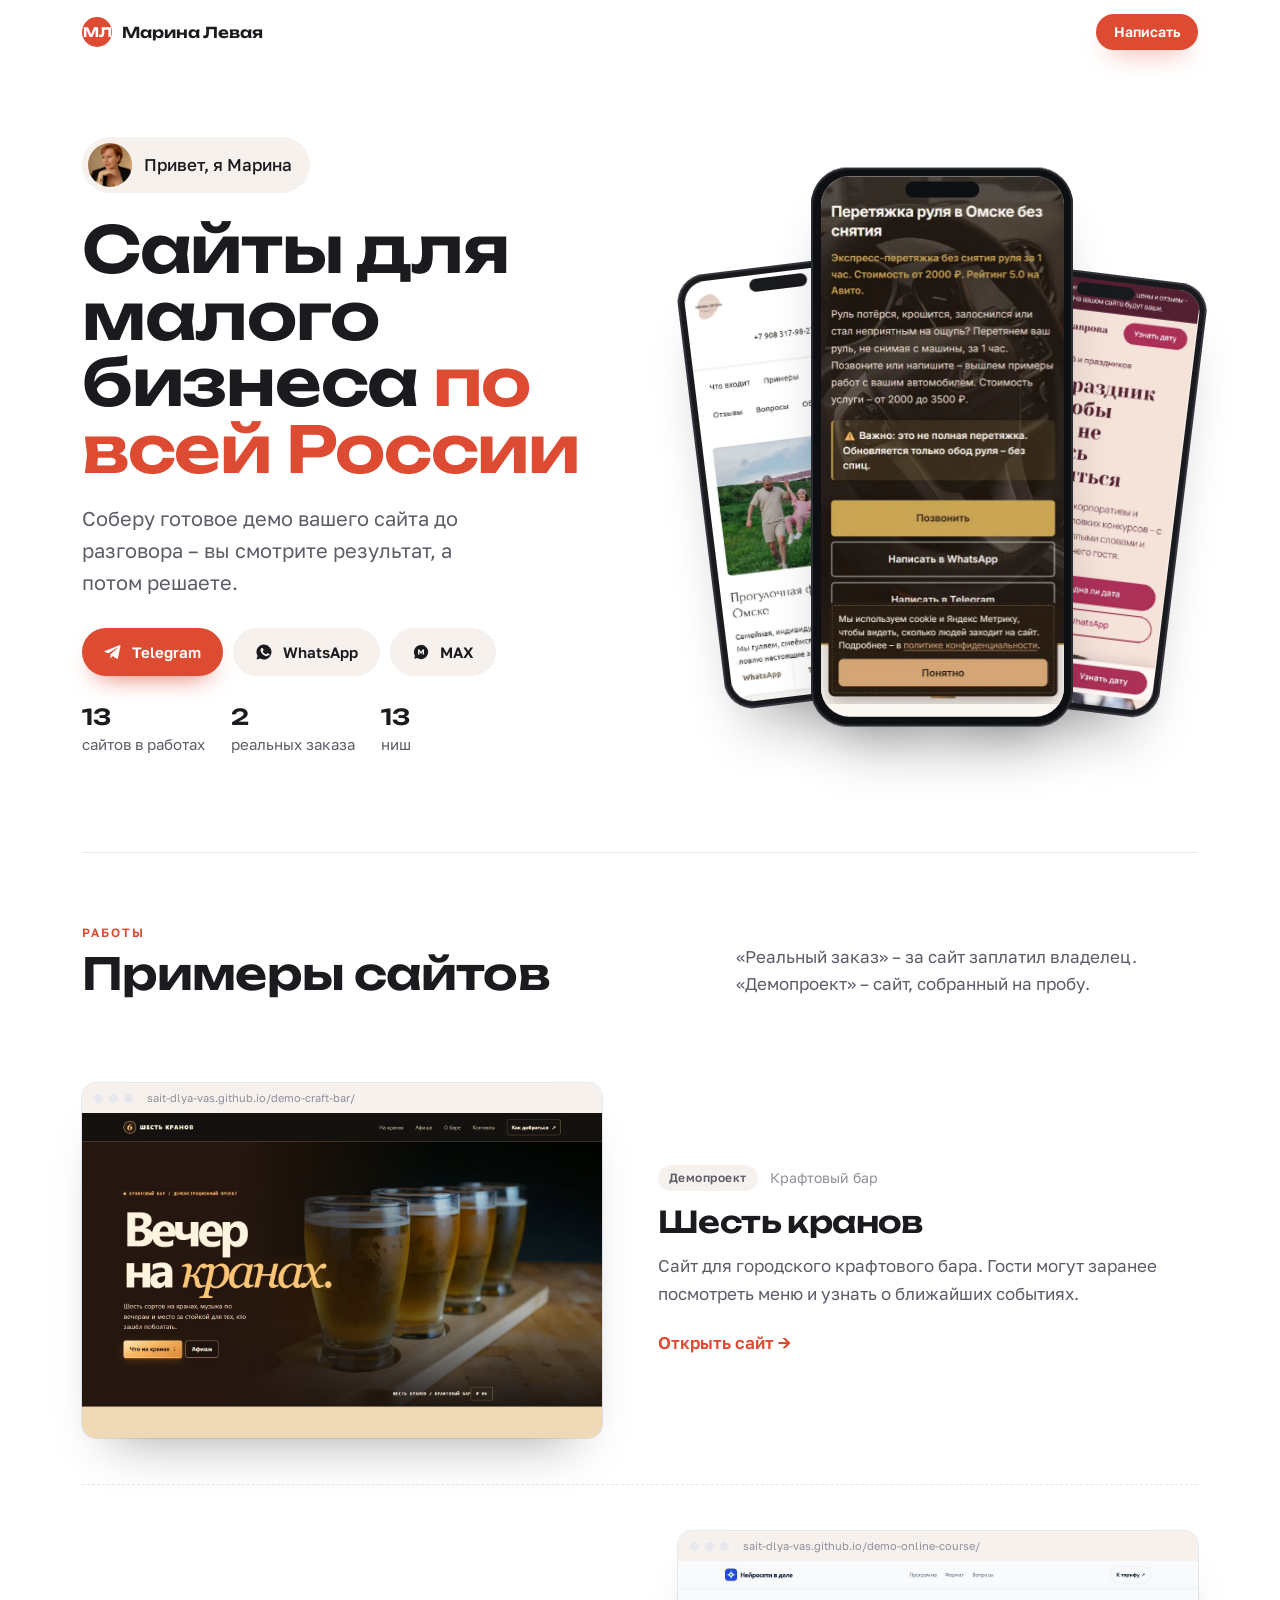
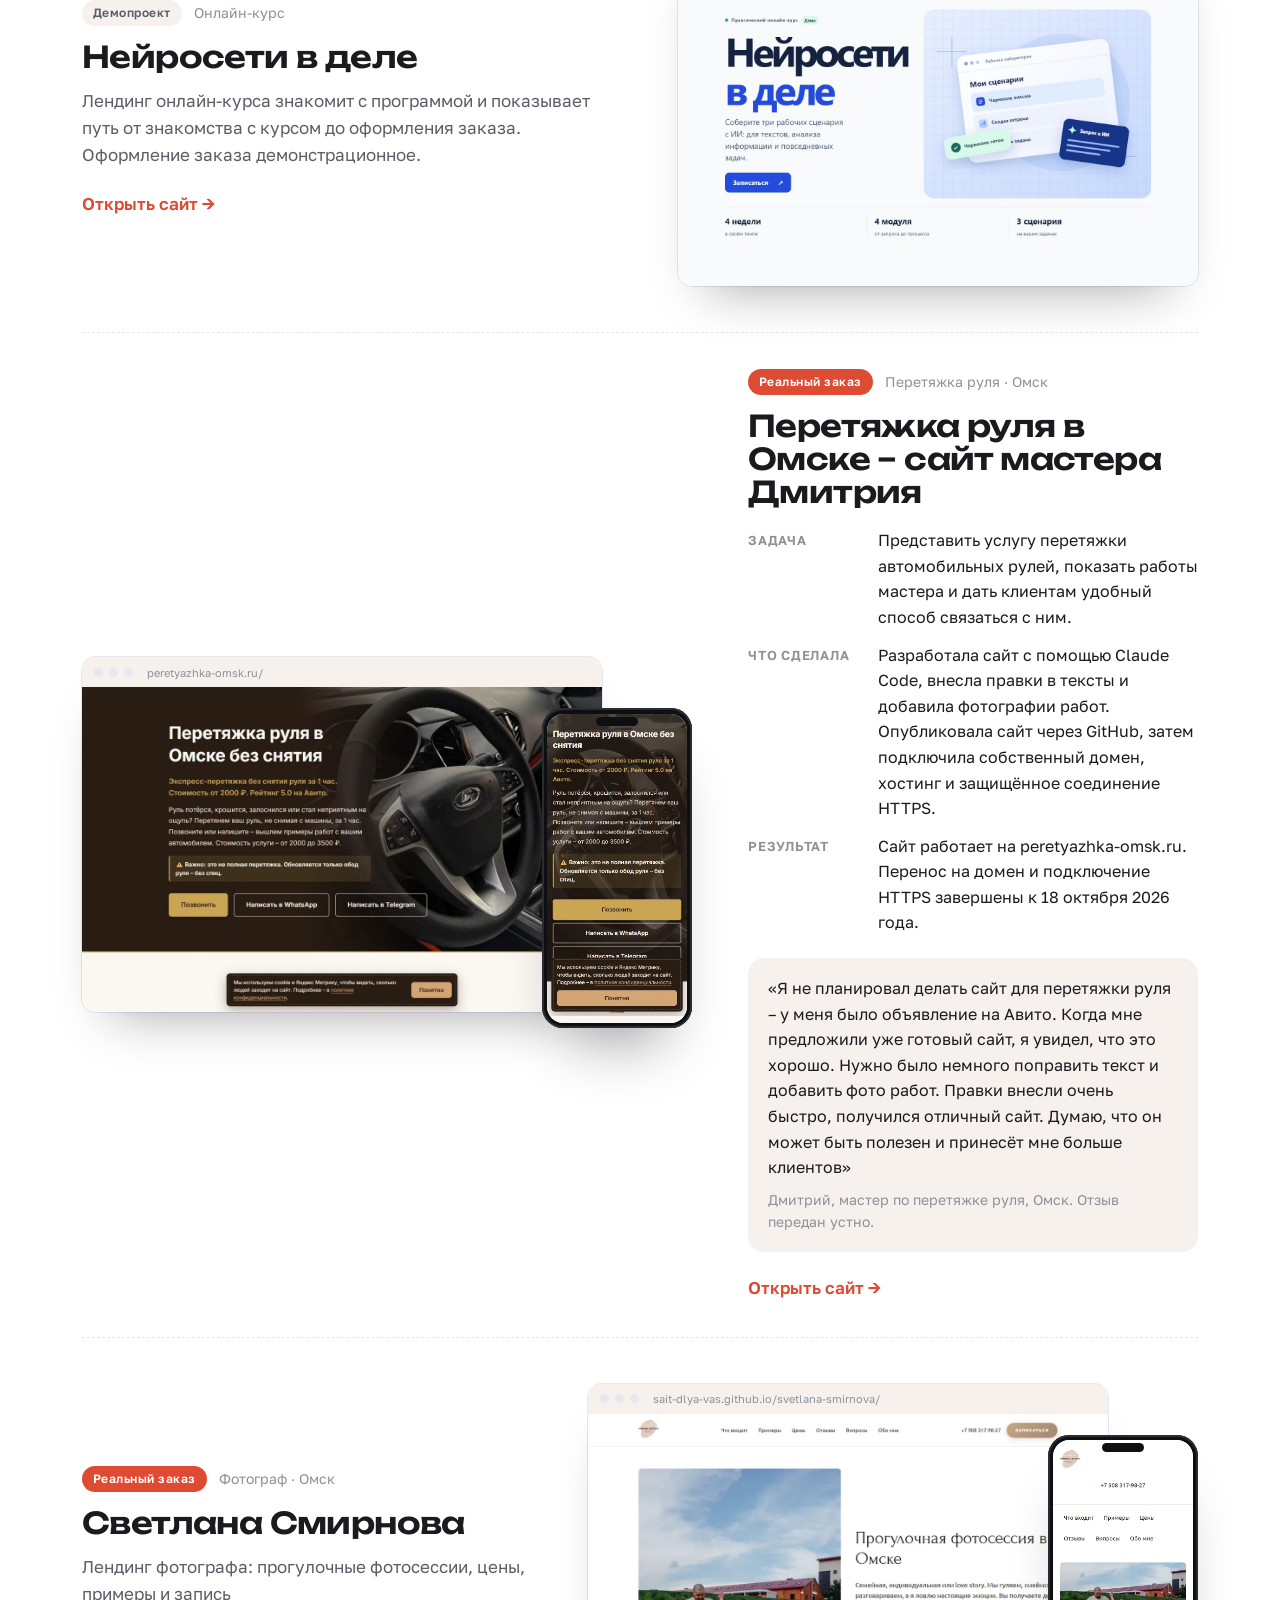
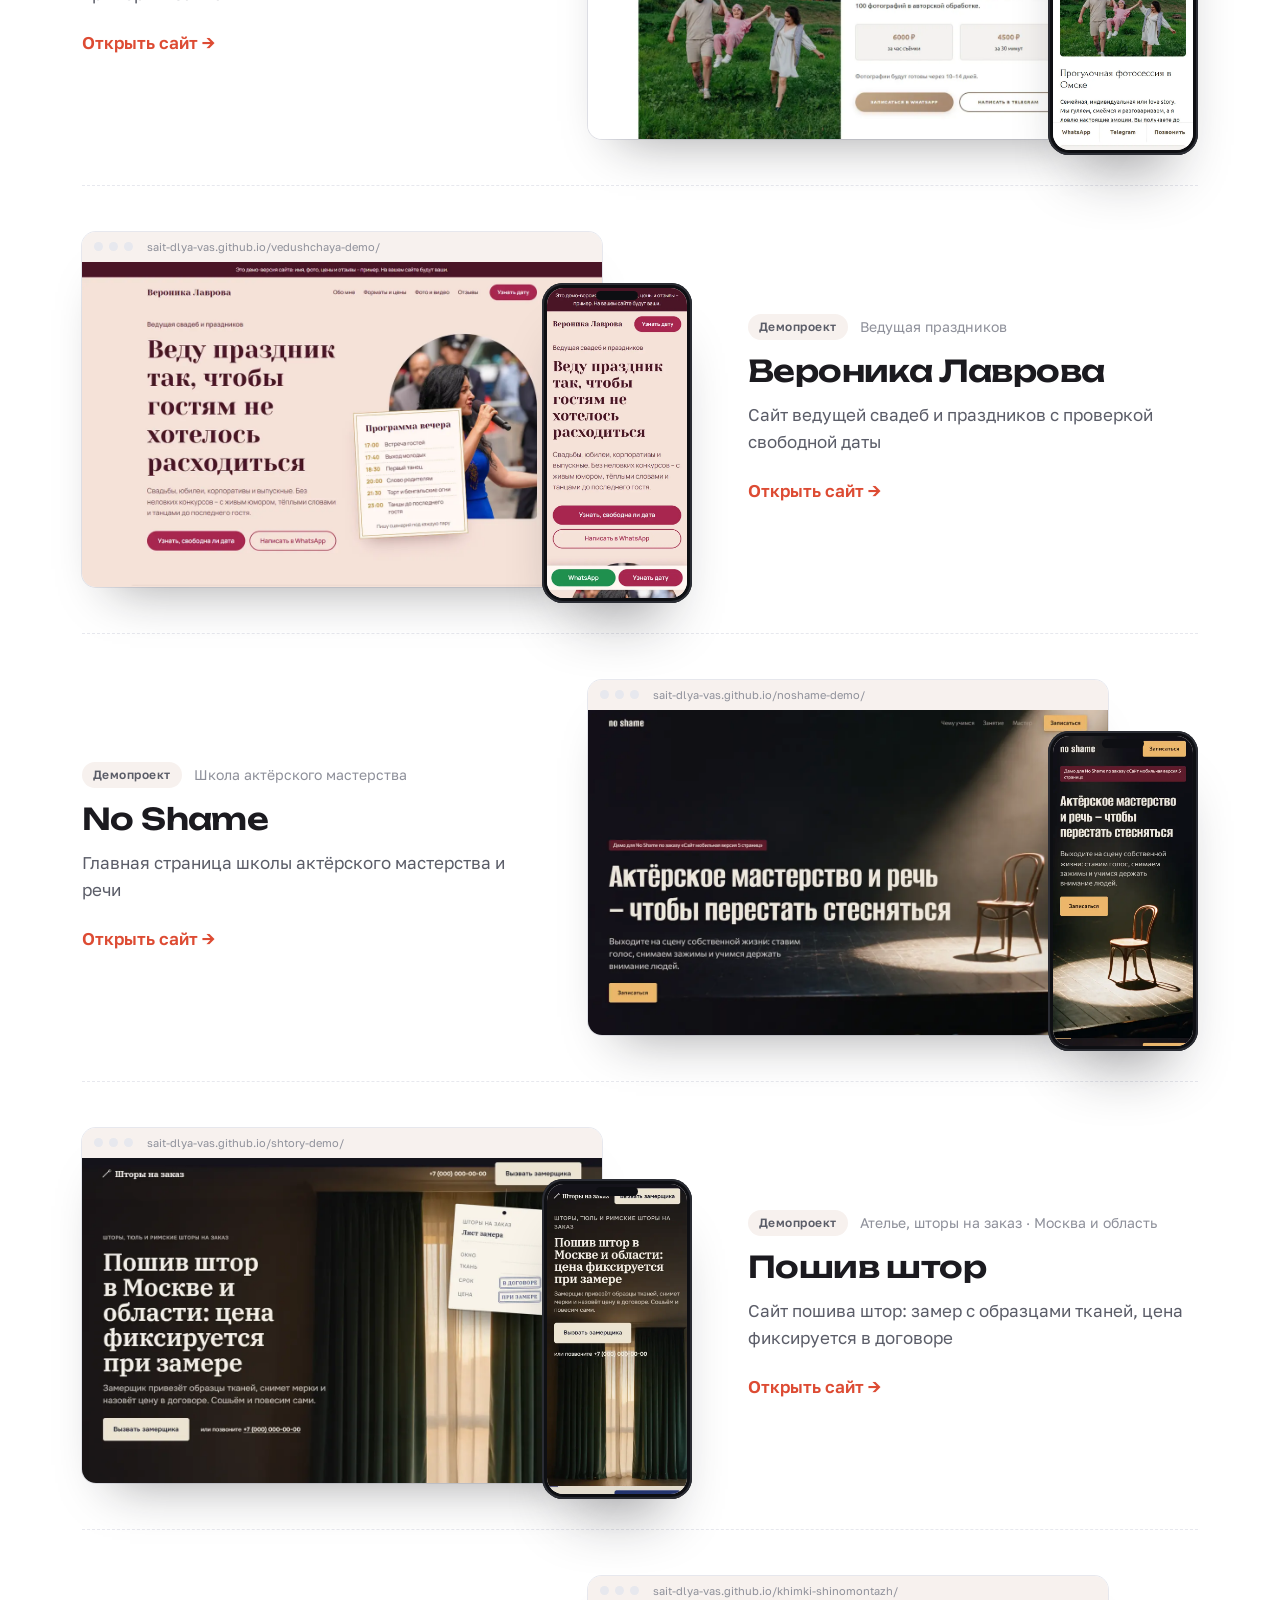
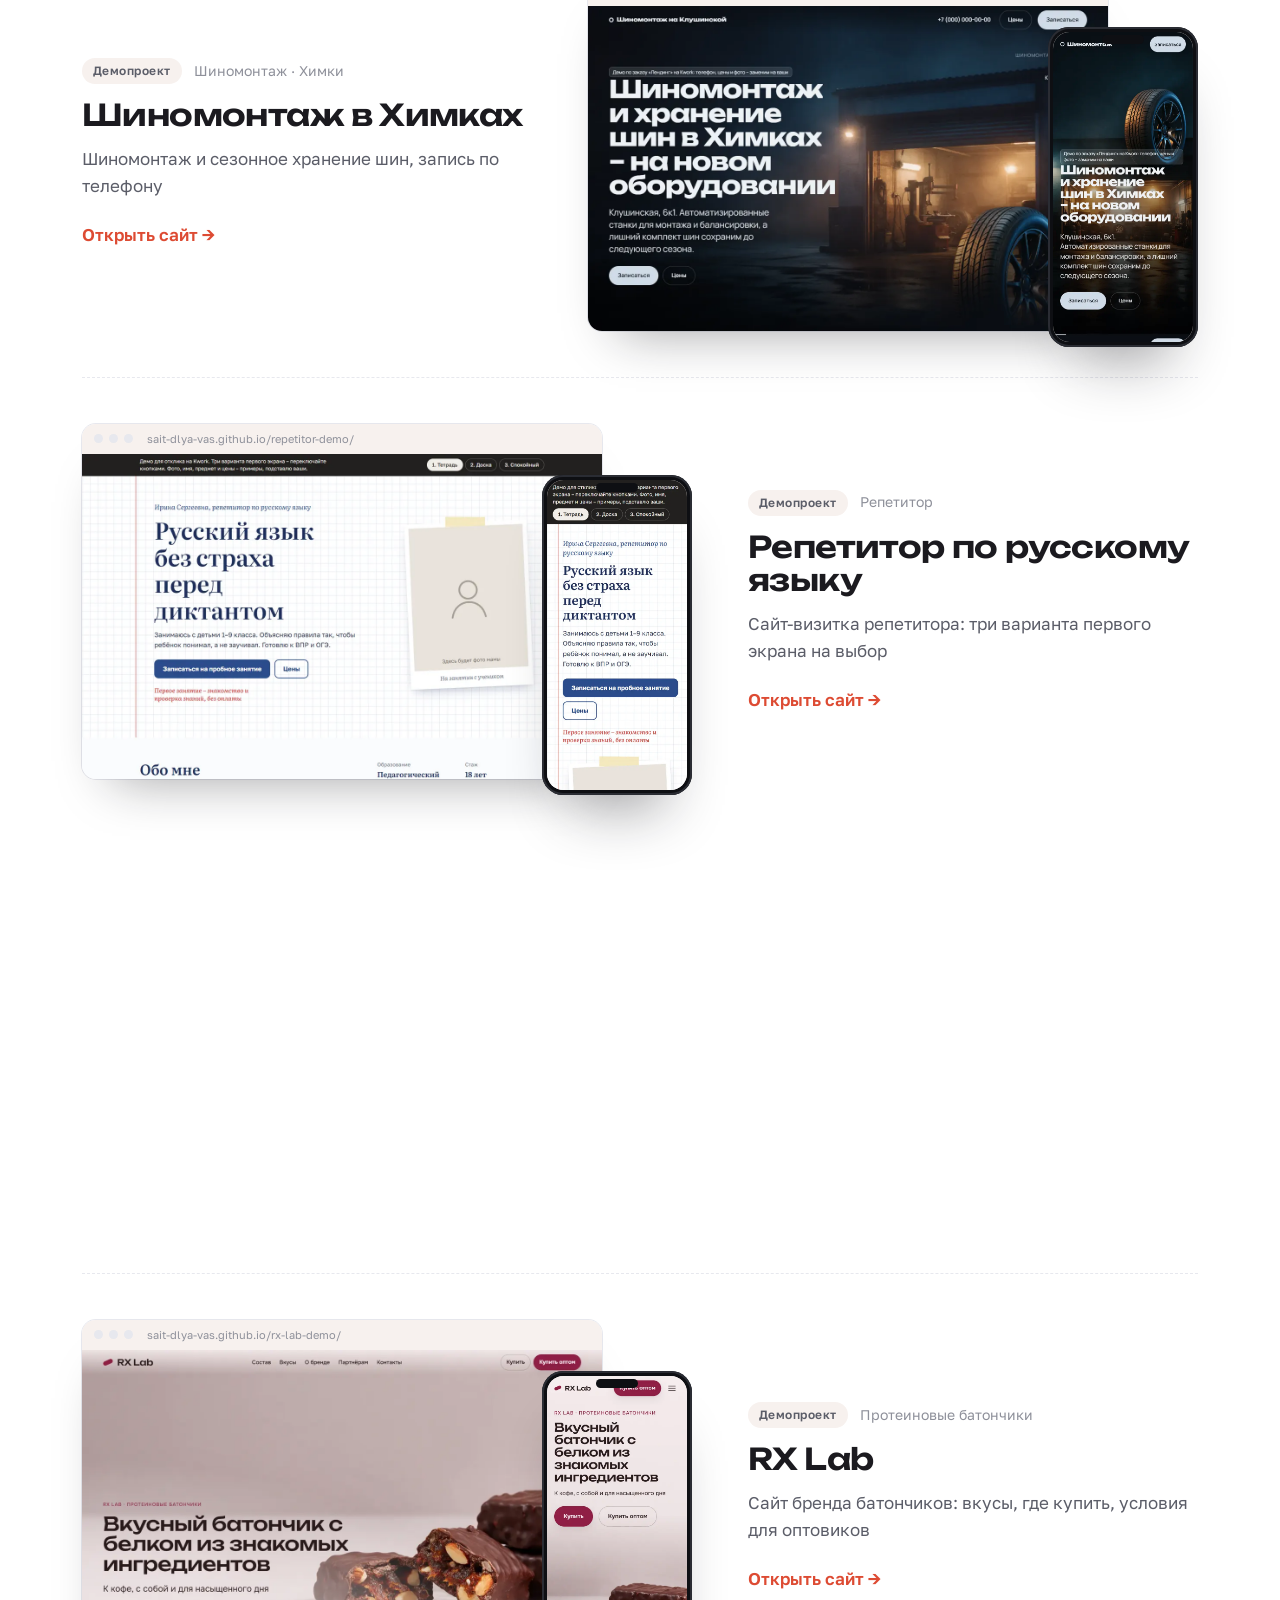
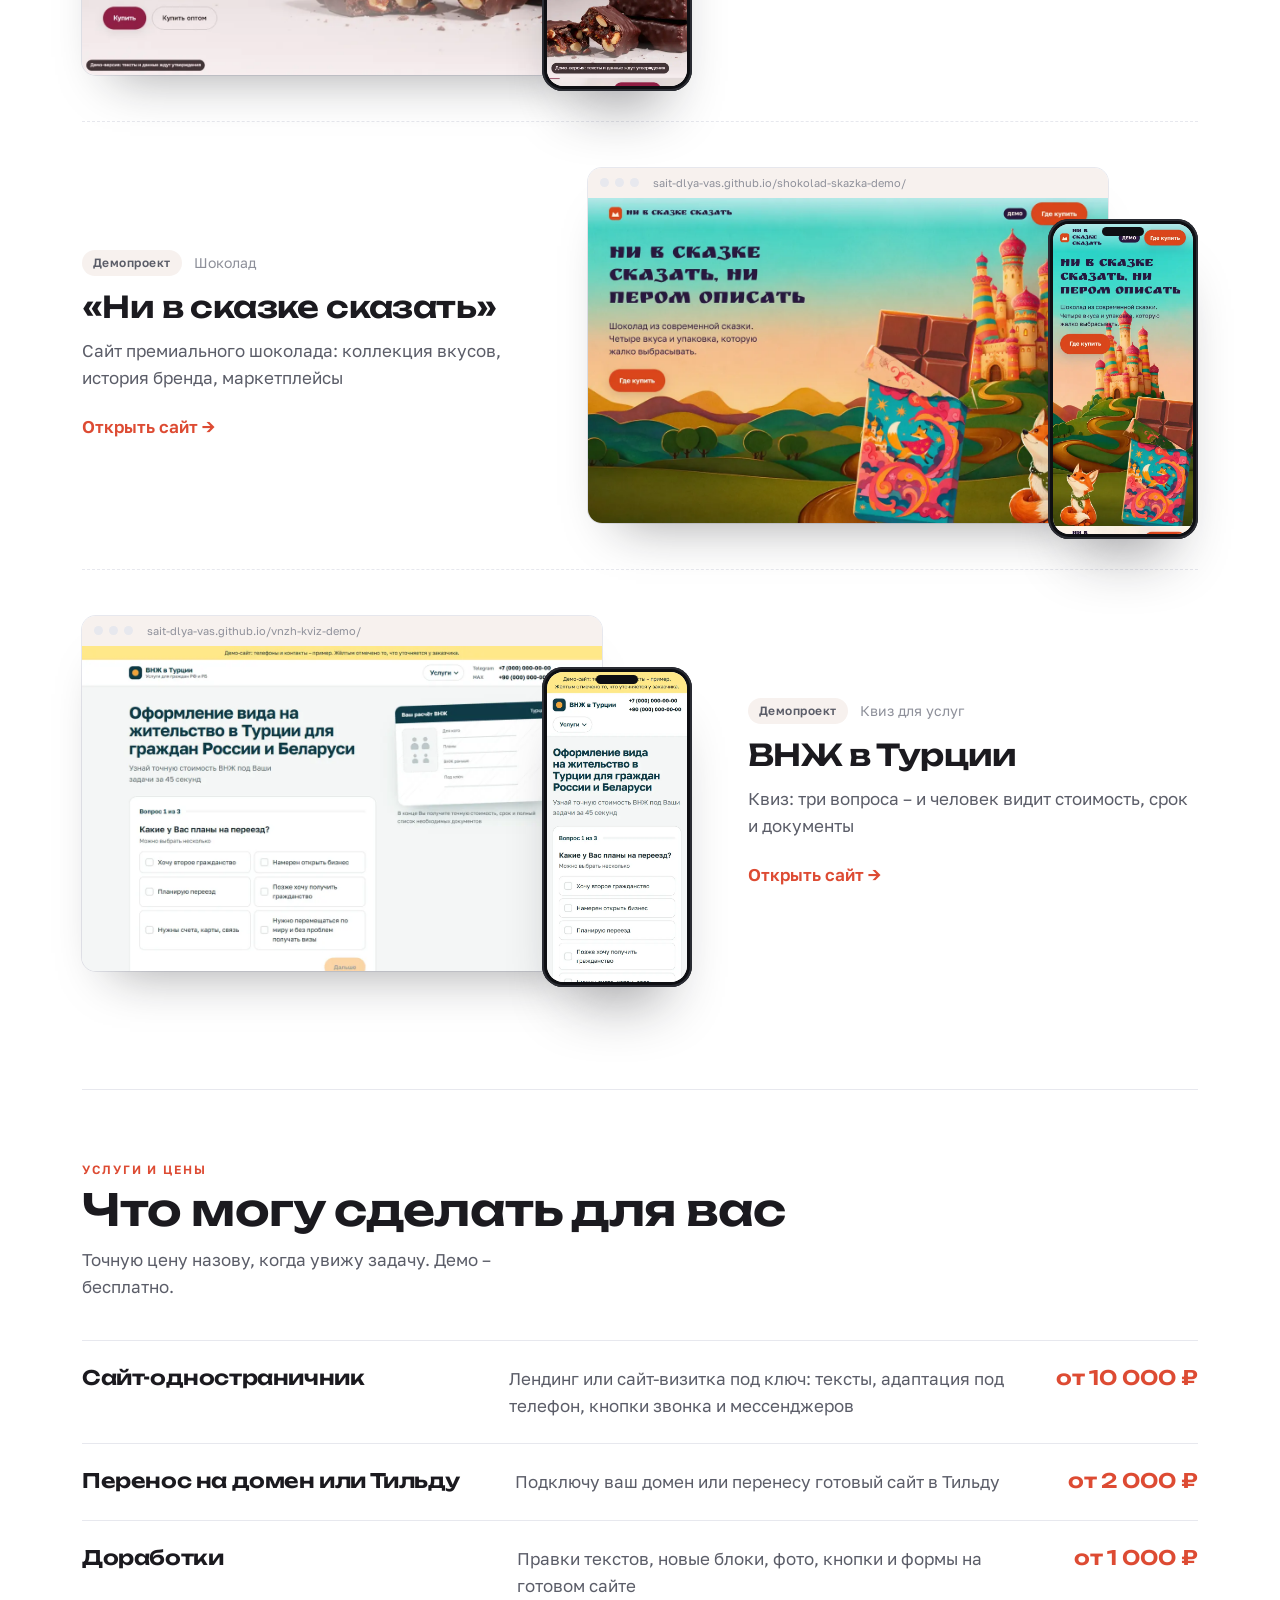
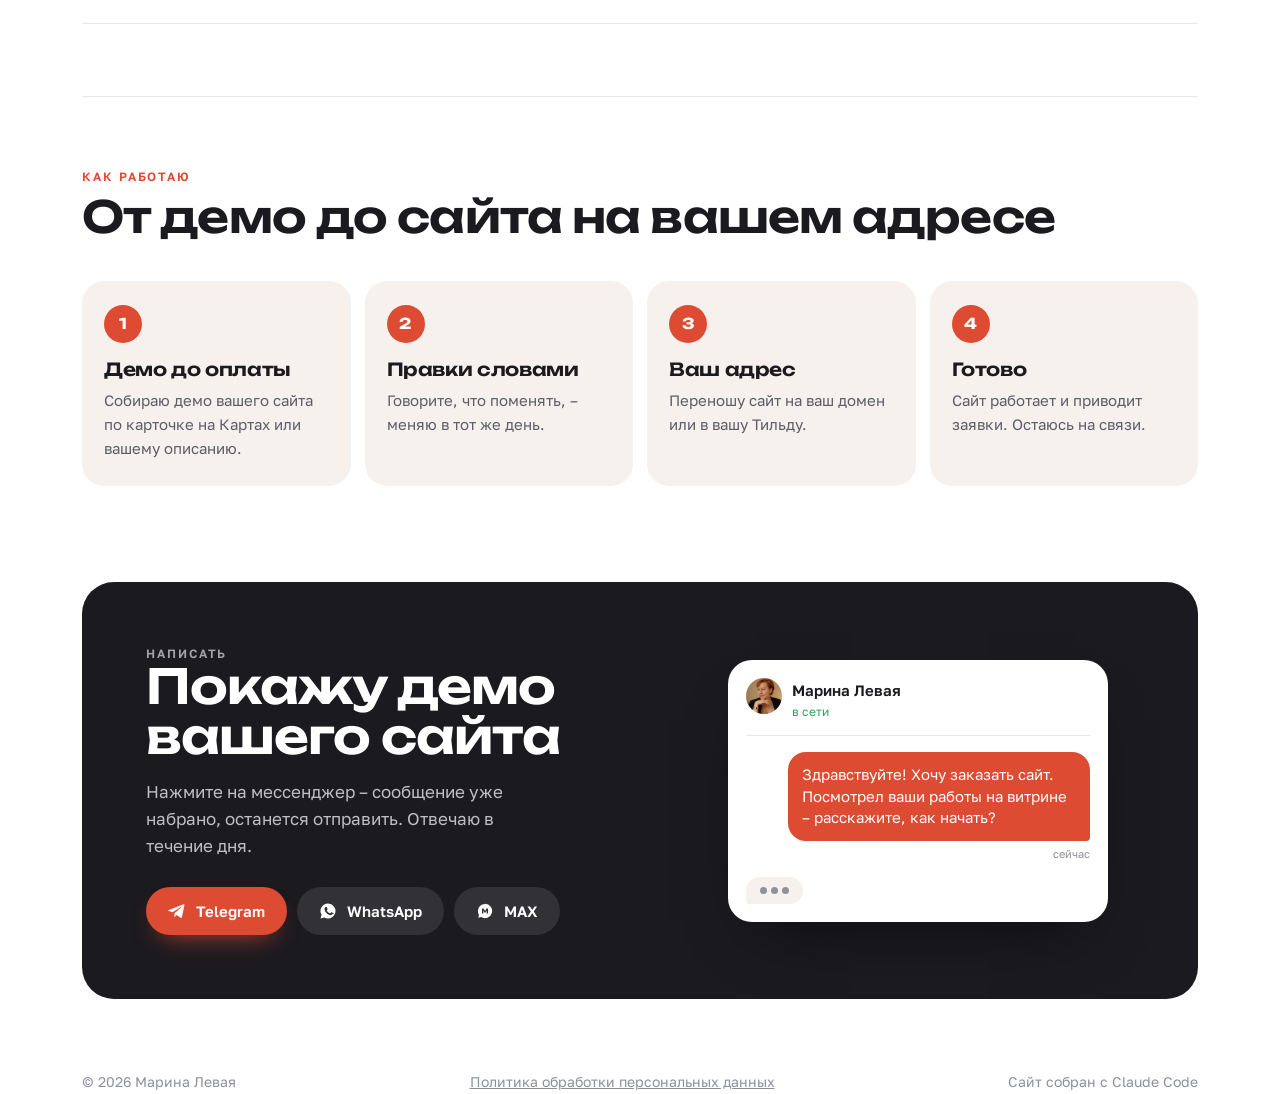
==== commit 01a98b90: "Add showcase favicon" ====
--- a/index.html
+++ b/index.html
@@ -149,7 +149,10 @@
 .reveal.in{opacity:1;transform:none}
 @media (prefers-reduced-motion:reduce){.reveal{opacity:1;transform:none;transition:none}}
 </style>
-<link rel="stylesheet" href="publication.css"></head>
+<link rel="stylesheet" href="publication.css">
+<link rel="icon" href="favicon.ico" sizes="16x16 32x32" type="image/x-icon">
+<link rel="icon" href="favicon.svg" sizes="any" type="image/svg+xml">
+</head>
 <body>
 <header class="top"><div class="wrap">
   <a class="brand" href="#"><i id="brandInit"></i><span id="brandName"></span></a>
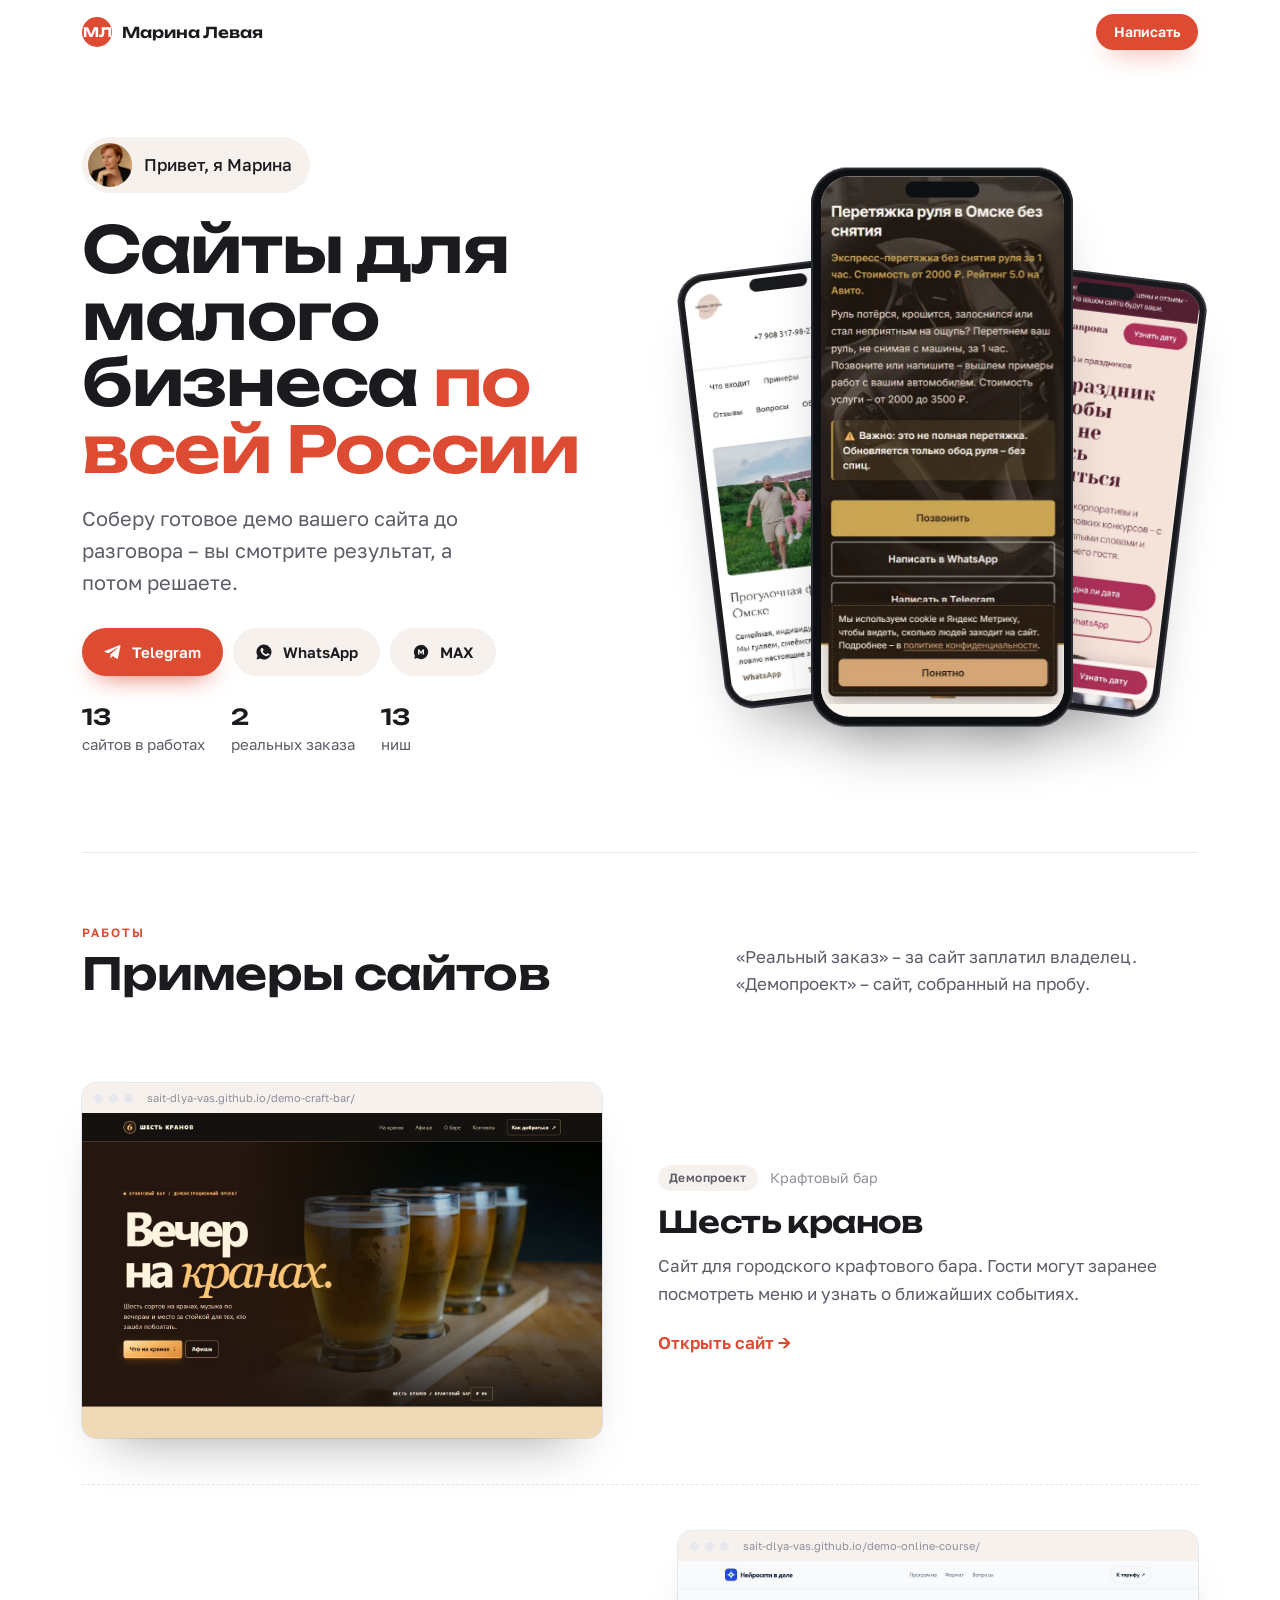
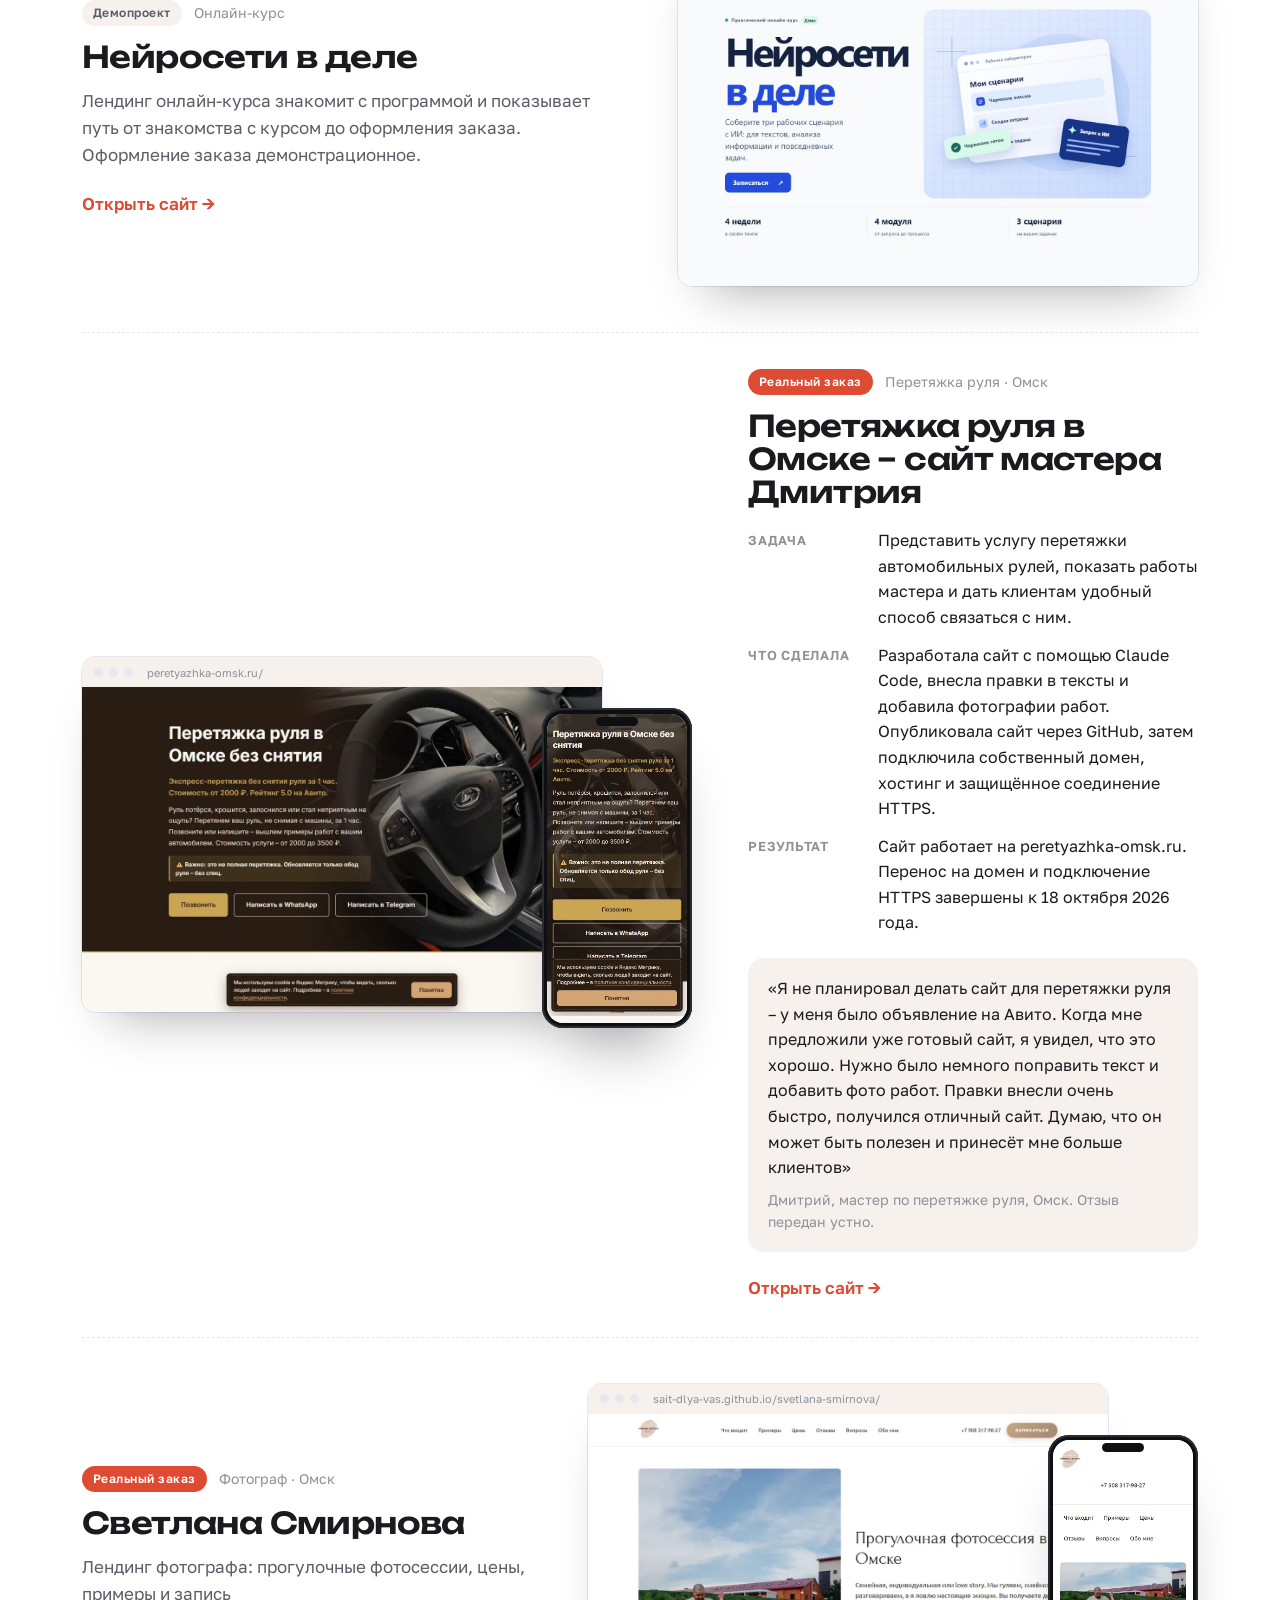
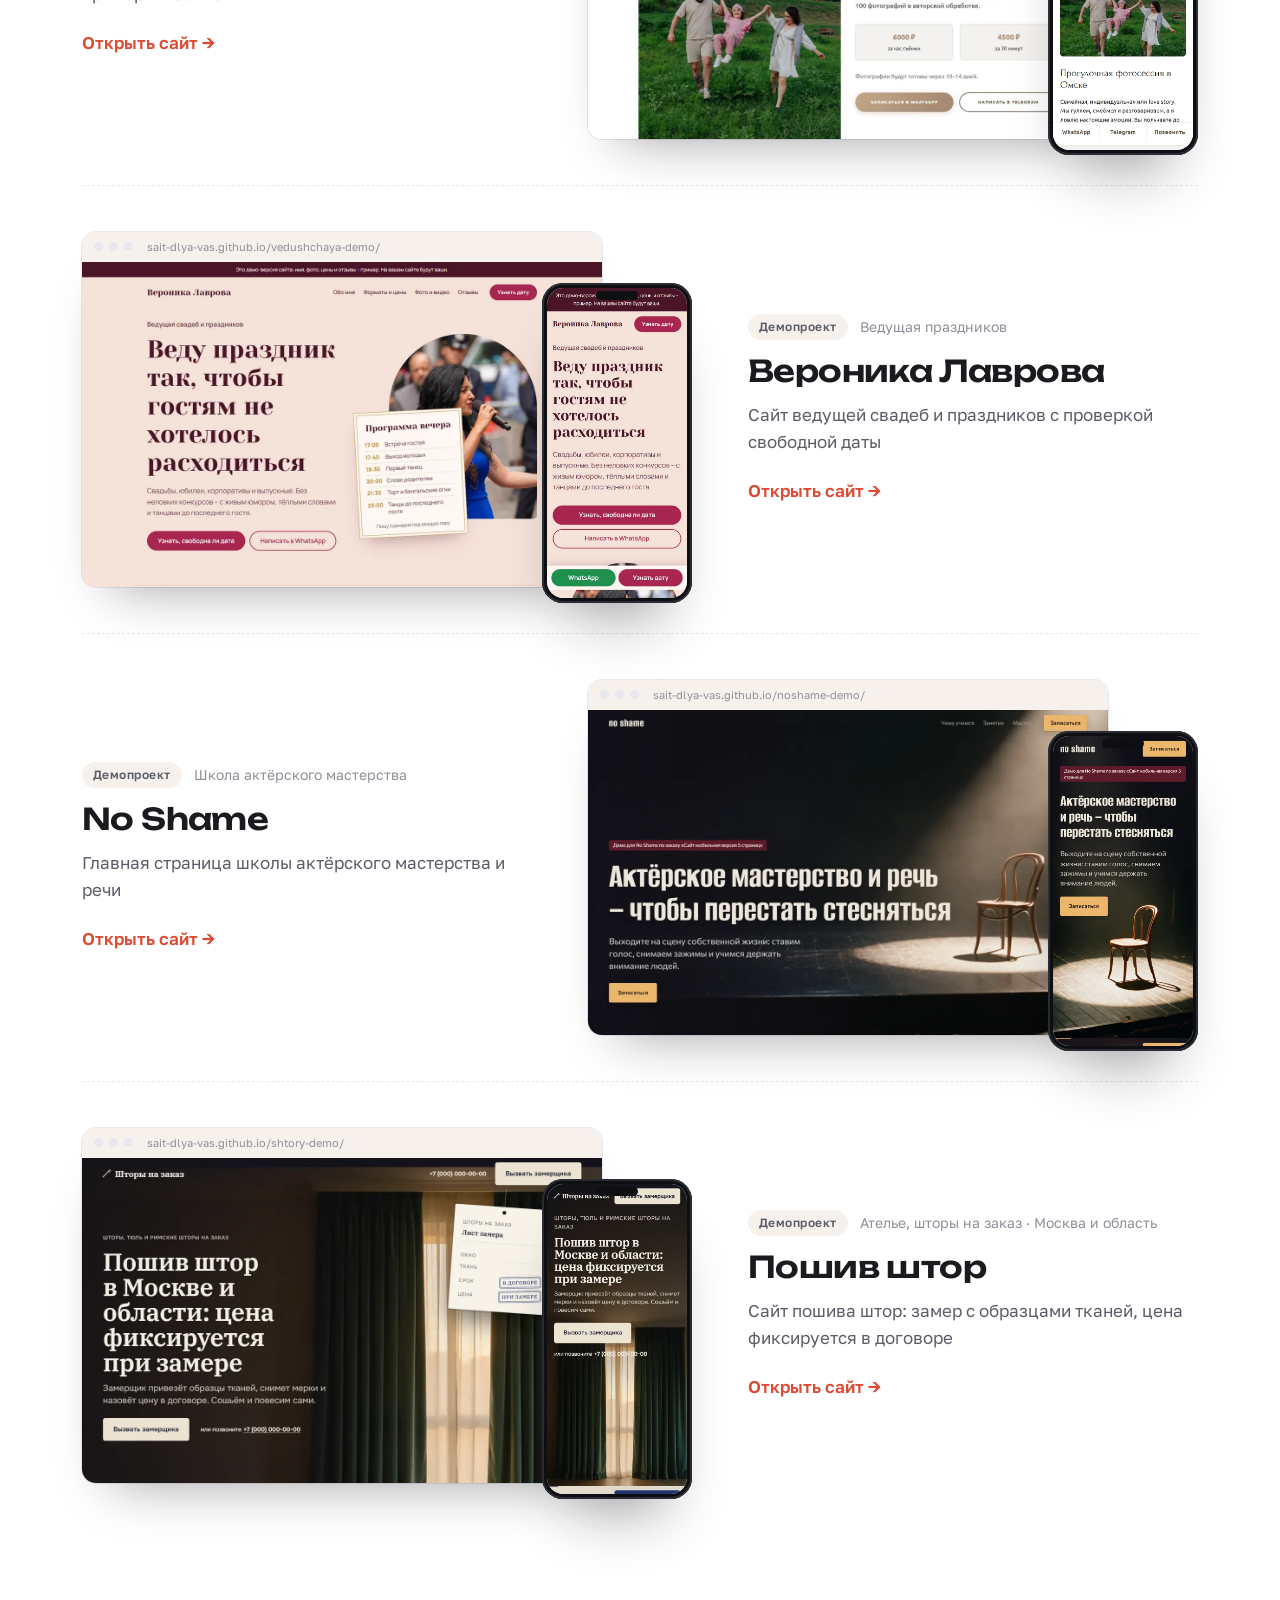
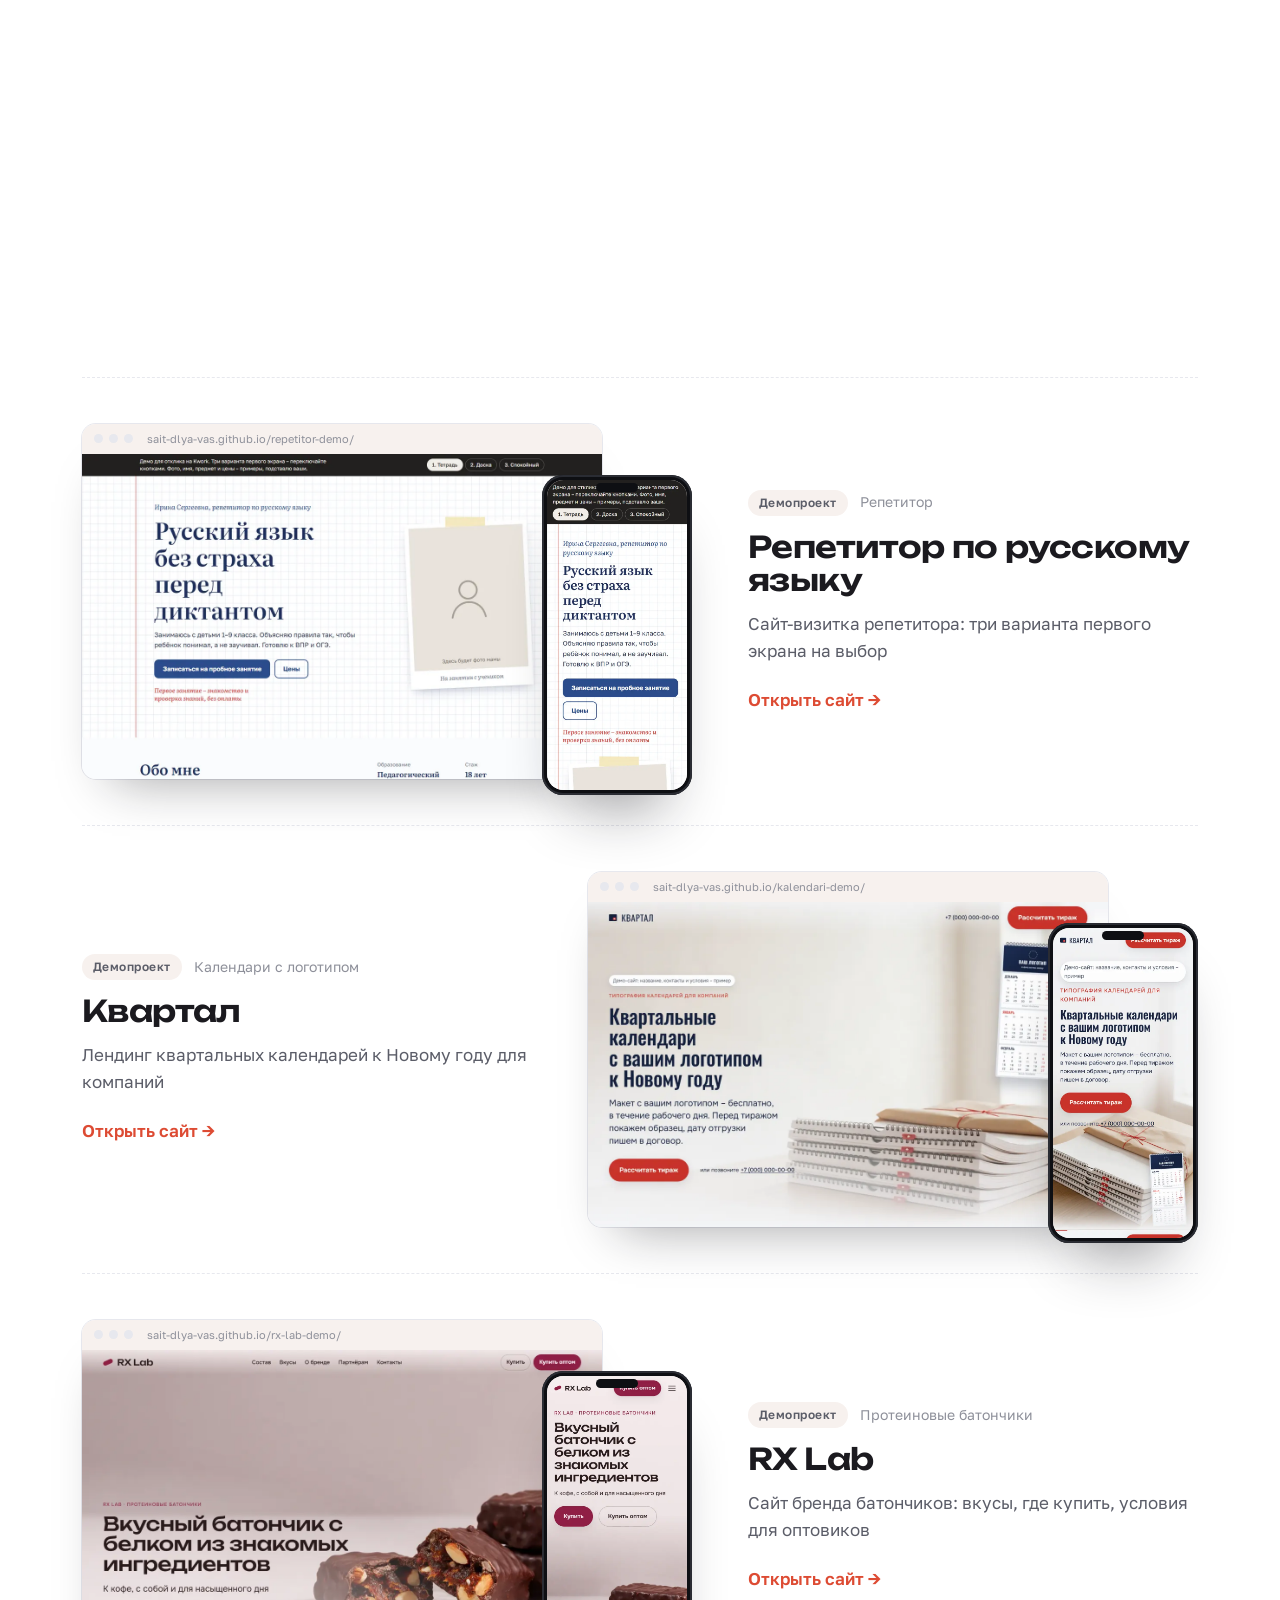
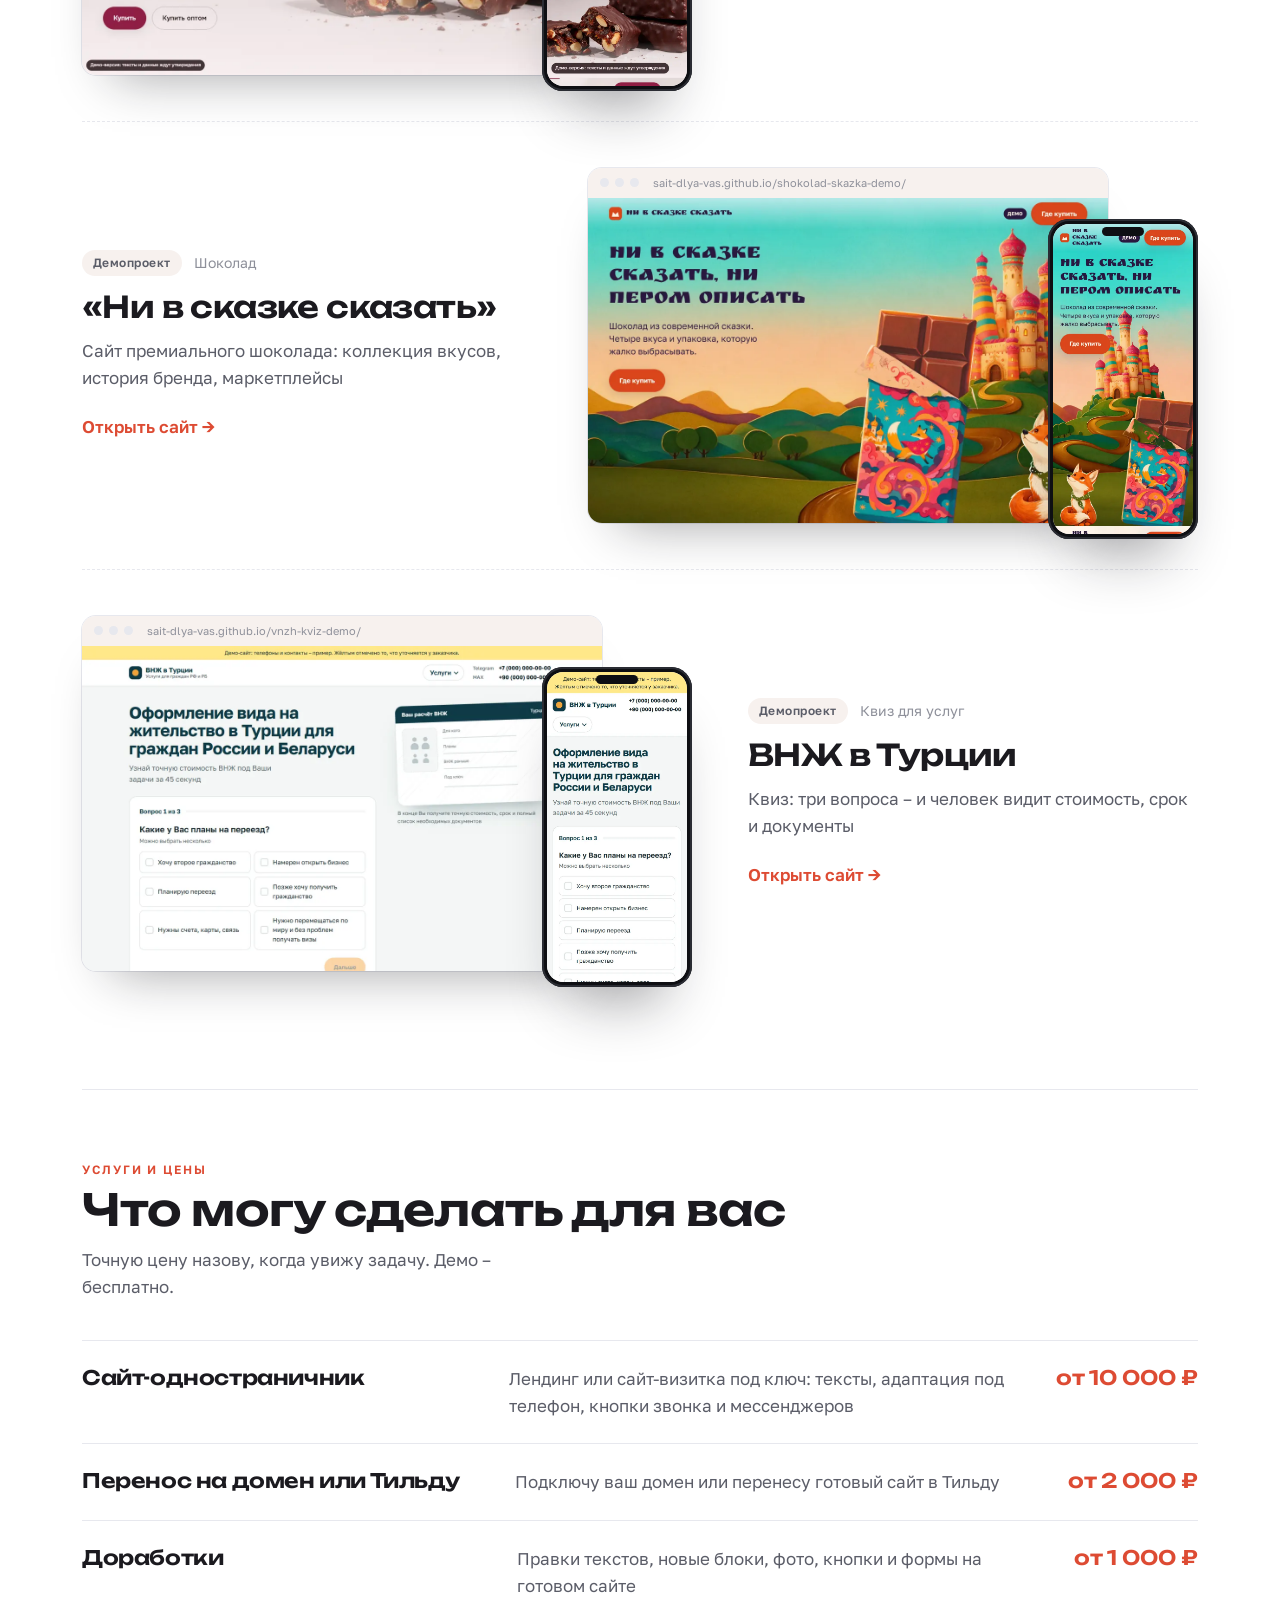
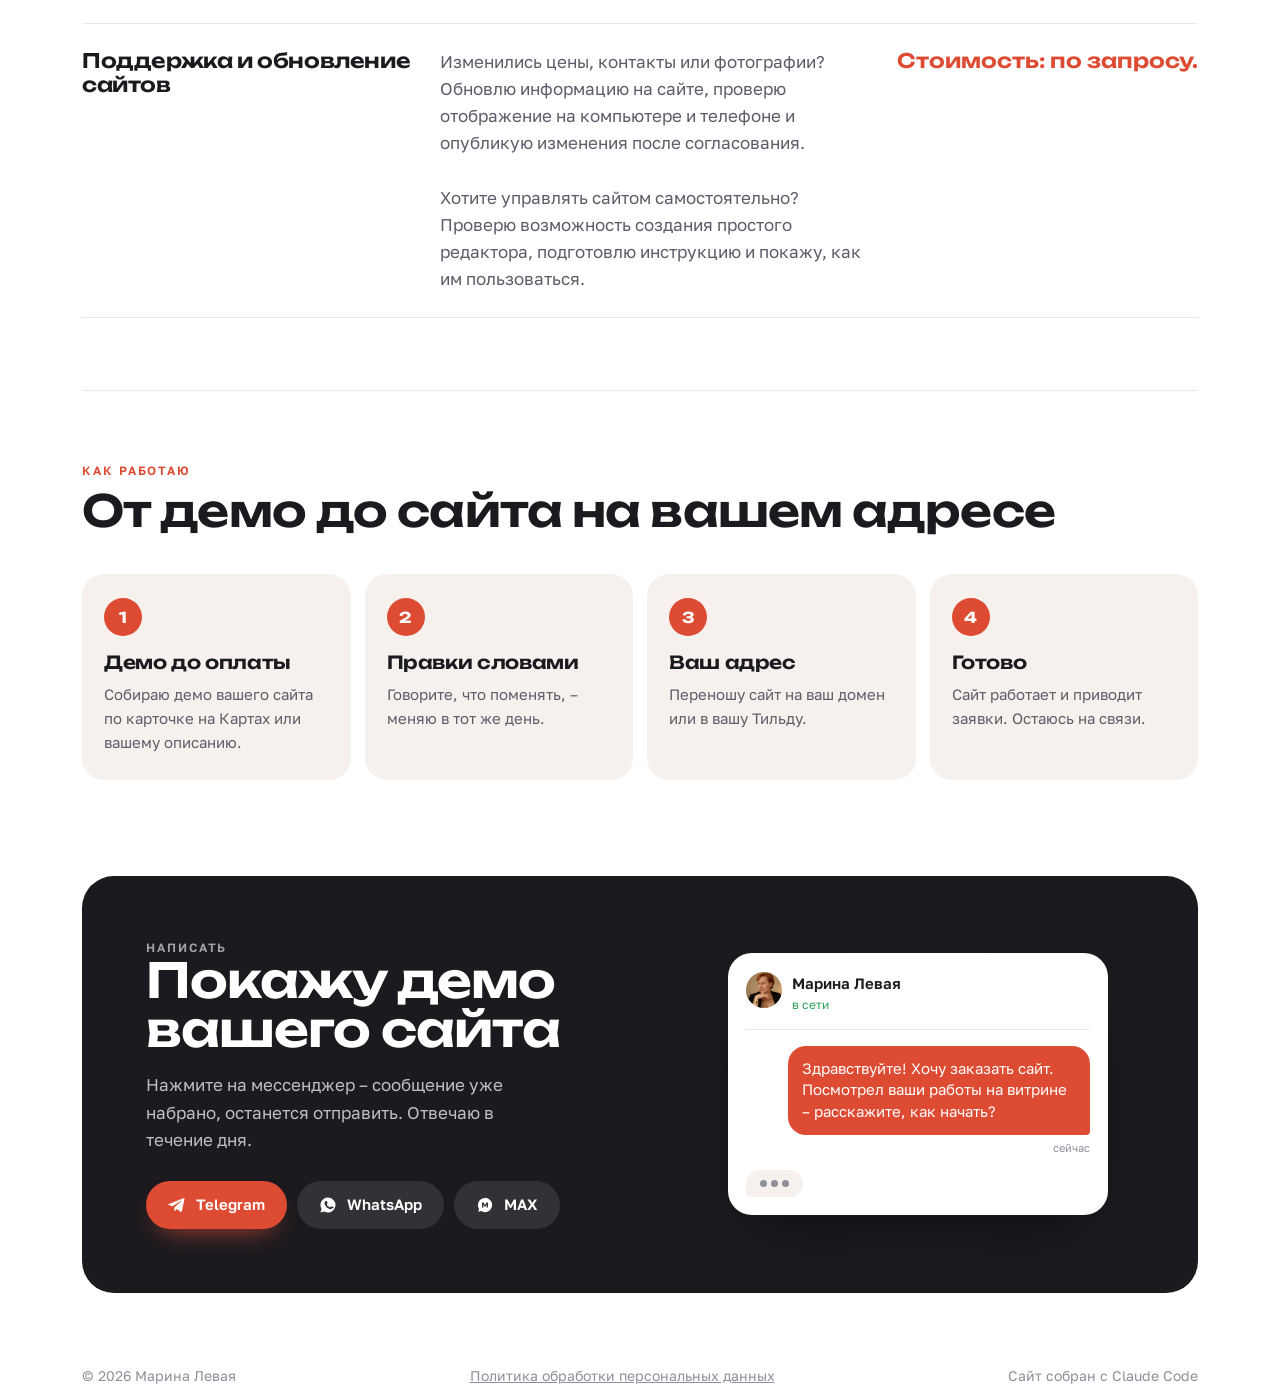
==== commit 81aa7eb0: "Добавить услугу поддержки и обновления сайтов" ====
--- a/index.html
+++ b/index.html
@@ -205,7 +205,7 @@
 <footer class="wrap"><span id="foot"></span><span><a href="assets/politika.html">Политика обработки персональных данных</a></span><span>Сайт собран с Claude Code</span></footer>
 <div class="toast" id="toast" role="status"></div>
 
-<script id="data" type="application/json">{"name":"Марина Левая","city":"","cityIn":"","photo":"assets/photo.webp","palette":"В","messengers":{"telegram":"levayamarina","whatsapp":"79139771897","max":"https://max.ru/u/f9LHodD0cOKCiWfGsL-MN06nxfVjUN3IY5l-1WGMDS0I3MMubQm9mjin4f8"},"message":"Здравствуйте! Хочу заказать сайт. Посмотрел ваши работы на витрине – расскажите, как начать?","services":[{"title":"Сайт-одностраничник","desc":"Лендинг или сайт-визитка под ключ: тексты, адаптация под телефон, кнопки звонка и мессенджеров","price":"от 10 000 ₽"},{"title":"Перенос на домен или Тильду","desc":"Подключу ваш домен или перенесу готовый сайт в Тильду","price":"от 2 000 ₽"},{"title":"Доработки","desc":"Правки текстов, новые блоки, фото, кнопки и формы на готовом сайте","price":"от 1 000 ₽"}],"cases":[{"niche":"Крафтовый бар","url":"https://sait-dlya-vas.github.io/demo-craft-bar/","desktop":"assets/case-six-taps-desktop.jpg","title":"Шесть кранов","about":"Сайт для городского крафтового бара. Гости могут заранее посмотреть меню и узнать о ближайших событиях.","kind":"demo"},{"niche":"Онлайн-курс","url":"https://sait-dlya-vas.github.io/demo-online-course/","desktop":"assets/case-neiroseti-desktop.jpg","title":"Нейросети в деле","about":"Лендинг онлайн-курса знакомит с программой и показывает путь от знакомства с курсом до оформления заказа. Оформление заказа демонстрационное.","kind":"demo"},{"title":"Перетяжка руля в Омске – сайт мастера Дмитрия","niche":"Перетяжка руля","city":"Омск","url":"https://peretyazhka-omsk.ru/","kind":"real","about":"Сайт мастера на своём домене: цены от 2000 ₽, 12 готовых работ, кнопки звонка и мессенджеров","desktop":"assets/case-peretyazhka-omsk-ru-desktop.webp","mobile":"assets/case-peretyazhka-omsk-ru-mobile.webp","task":"Представить услугу перетяжки автомобильных рулей, показать работы мастера и дать клиентам удобный способ связаться с ним.","did":"Разработала сайт с помощью Claude Code, внесла правки в тексты и добавила фотографии работ. Опубликовала сайт через GitHub, затем подключила собственный домен, хостинг и защищённое соединение HTTPS.","result":"Сайт работает на peretyazhka-omsk.ru. Перенос на домен и подключение HTTPS завершены к 18 октября 2026 года.","quote":"Я не планировал делать сайт для перетяжки руля – у меня было объявление на Авито. Когда мне предложили уже готовый сайт, я увидел, что это хорошо. Нужно было немного поправить текст и добавить фото работ. Правки внесли очень быстро, получился отличный сайт. Думаю, что он может быть полезен и принесёт мне больше клиентов","quoteAuthor":"Дмитрий, мастер по перетяжке руля, Омск. Отзыв передан устно."},{"title":"Светлана Смирнова","niche":"Фотограф","city":"Омск","url":"https://sait-dlya-vas.github.io/svetlana-smirnova/","kind":"real","about":"Лендинг фотографа: прогулочные фотосессии, цены, примеры и запись","desktop":"assets/case-sait-dlya-vas-github-io-svetlana-smirnova-desktop.webp","mobile":"assets/case-sait-dlya-vas-github-io-svetlana-smirnova-mobile.webp"},{"title":"Вероника Лаврова","niche":"Ведущая праздников","city":"","url":"https://sait-dlya-vas.github.io/vedushchaya-demo/","kind":"demo","about":"Сайт ведущей свадеб и праздников с проверкой свободной даты","desktop":"assets/case-sait-dlya-vas-github-io-vedushchaya-demo-desktop.webp","mobile":"assets/case-sait-dlya-vas-github-io-vedushchaya-demo-mobile.webp"},{"title":"No Shame","niche":"Школа актёрского мастерства","city":"","url":"https://sait-dlya-vas.github.io/noshame-demo/","kind":"demo","about":"Главная страница школы актёрского мастерства и речи","desktop":"assets/case-sait-dlya-vas-github-io-noshame-demo-desktop.webp","mobile":"assets/case-sait-dlya-vas-github-io-noshame-demo-mobile.webp"},{"title":"Пошив штор","niche":"Ателье, шторы на заказ","city":"Москва и область","url":"https://sait-dlya-vas.github.io/shtory-demo/","kind":"demo","about":"Сайт пошива штор: замер с образцами тканей, цена фиксируется в договоре","desktop":"assets/case-sait-dlya-vas-github-io-shtory-demo-desktop.webp","mobile":"assets/case-sait-dlya-vas-github-io-shtory-demo-mobile.webp"},{"title":"Шиномонтаж в Химках","niche":"Шиномонтаж","city":"Химки","url":"https://sait-dlya-vas.github.io/khimki-shinomontazh/","kind":"demo","about":"Шиномонтаж и сезонное хранение шин, запись по телефону","desktop":"assets/case-sait-dlya-vas-github-io-khimki-shinomontazh-desktop.webp","mobile":"assets/case-sait-dlya-vas-github-io-khimki-shinomontazh-mobile.webp"},{"title":"Репетитор по русскому языку","niche":"Репетитор","city":"","url":"https://sait-dlya-vas.github.io/repetitor-demo/","kind":"demo","about":"Сайт-визитка репетитора: три варианта первого экрана на выбор","desktop":"assets/case-sait-dlya-vas-github-io-repetitor-demo-desktop.webp","mobile":"assets/case-sait-dlya-vas-github-io-repetitor-demo-mobile.webp"},{"title":"Квартал","niche":"Календари с логотипом","city":"","url":"https://sait-dlya-vas.github.io/kalendari-demo/","kind":"demo","about":"Лендинг квартальных календарей к Новому году для компаний","desktop":"assets/case-sait-dlya-vas-github-io-kalendari-demo-desktop.webp","mobile":"assets/case-sait-dlya-vas-github-io-kalendari-demo-mobile.webp"},{"title":"RX Lab","niche":"Протеиновые батончики","city":"","url":"https://sait-dlya-vas.github.io/rx-lab-demo/","kind":"demo","about":"Сайт бренда батончиков: вкусы, где купить, условия для оптовиков","desktop":"assets/case-sait-dlya-vas-github-io-rx-lab-demo-desktop.webp","mobile":"assets/case-sait-dlya-vas-github-io-rx-lab-demo-mobile.webp"},{"title":"«Ни в сказке сказать»","niche":"Шоколад","city":"","url":"https://sait-dlya-vas.github.io/shokolad-skazka-demo/","kind":"demo","about":"Сайт премиального шоколада: коллекция вкусов, история бренда, маркетплейсы","desktop":"assets/case-sait-dlya-vas-github-io-shokolad-skazka-demo-desktop.webp","mobile":"assets/case-sait-dlya-vas-github-io-shokolad-skazka-demo-mobile.webp"},{"title":"ВНЖ в Турции","niche":"Квиз для услуг","city":"","url":"https://sait-dlya-vas.github.io/vnzh-kviz-demo/","kind":"demo","about":"Квиз: три вопроса – и человек видит стоимость, срок и документы","desktop":"assets/case-sait-dlya-vas-github-io-vnzh-kviz-demo-desktop.webp","mobile":"assets/case-sait-dlya-vas-github-io-vnzh-kviz-demo-mobile.webp"}],"h1":"Сайты для малого бизнеса \u003cem>по всей России\u003c/em>","legal":{"status":"самозанятый","fio":"Левая Марина Дмитриевна","inn":"550401458530","email":"marinalevaa99069@gmail.com"},"policyFile":"politika.html"}</script>
+<script id="data" type="application/json">{"name":"Марина Левая","city":"","cityIn":"","photo":"assets/photo.webp","palette":"В","messengers":{"telegram":"levayamarina","whatsapp":"79139771897","max":"https://max.ru/u/f9LHodD0cOKCiWfGsL-MN06nxfVjUN3IY5l-1WGMDS0I3MMubQm9mjin4f8"},"message":"Здравствуйте! Хочу заказать сайт. Посмотрел ваши работы на витрине – расскажите, как начать?","services":[{"title":"Сайт-одностраничник","desc":"Лендинг или сайт-визитка под ключ: тексты, адаптация под телефон, кнопки звонка и мессенджеров","price":"от 10 000 ₽"},{"title":"Перенос на домен или Тильду","desc":"Подключу ваш домен или перенесу готовый сайт в Тильду","price":"от 2 000 ₽"},{"title":"Доработки","desc":"Правки текстов, новые блоки, фото, кнопки и формы на готовом сайте","price":"от 1 000 ₽"},{"title":"Поддержка и обновление сайтов","desc":"Изменились цены, контакты или фотографии? Обновлю информацию на сайте, проверю отображение на компьютере и телефоне и опубликую изменения после согласования.\n\nХотите управлять сайтом самостоятельно? Проверю возможность создания простого редактора, подготовлю инструкцию и покажу, как им пользоваться.","price":"Стоимость: по запросу."}],"cases":[{"niche":"Крафтовый бар","url":"https://sait-dlya-vas.github.io/demo-craft-bar/","desktop":"assets/case-six-taps-desktop.jpg","title":"Шесть кранов","about":"Сайт для городского крафтового бара. Гости могут заранее посмотреть меню и узнать о ближайших событиях.","kind":"demo"},{"niche":"Онлайн-курс","url":"https://sait-dlya-vas.github.io/demo-online-course/","desktop":"assets/case-neiroseti-desktop.jpg","title":"Нейросети в деле","about":"Лендинг онлайн-курса знакомит с программой и показывает путь от знакомства с курсом до оформления заказа. Оформление заказа демонстрационное.","kind":"demo"},{"title":"Перетяжка руля в Омске – сайт мастера Дмитрия","niche":"Перетяжка руля","city":"Омск","url":"https://peretyazhka-omsk.ru/","kind":"real","about":"Сайт мастера на своём домене: цены от 2000 ₽, 12 готовых работ, кнопки звонка и мессенджеров","desktop":"assets/case-peretyazhka-omsk-ru-desktop.webp","mobile":"assets/case-peretyazhka-omsk-ru-mobile.webp","task":"Представить услугу перетяжки автомобильных рулей, показать работы мастера и дать клиентам удобный способ связаться с ним.","did":"Разработала сайт с помощью Claude Code, внесла правки в тексты и добавила фотографии работ. Опубликовала сайт через GitHub, затем подключила собственный домен, хостинг и защищённое соединение HTTPS.","result":"Сайт работает на peretyazhka-omsk.ru. Перенос на домен и подключение HTTPS завершены к 18 октября 2026 года.","quote":"Я не планировал делать сайт для перетяжки руля – у меня было объявление на Авито. Когда мне предложили уже готовый сайт, я увидел, что это хорошо. Нужно было немного поправить текст и добавить фото работ. Правки внесли очень быстро, получился отличный сайт. Думаю, что он может быть полезен и принесёт мне больше клиентов","quoteAuthor":"Дмитрий, мастер по перетяжке руля, Омск. Отзыв передан устно."},{"title":"Светлана Смирнова","niche":"Фотограф","city":"Омск","url":"https://sait-dlya-vas.github.io/svetlana-smirnova/","kind":"real","about":"Лендинг фотографа: прогулочные фотосессии, цены, примеры и запись","desktop":"assets/case-sait-dlya-vas-github-io-svetlana-smirnova-desktop.webp","mobile":"assets/case-sait-dlya-vas-github-io-svetlana-smirnova-mobile.webp"},{"title":"Вероника Лаврова","niche":"Ведущая праздников","city":"","url":"https://sait-dlya-vas.github.io/vedushchaya-demo/","kind":"demo","about":"Сайт ведущей свадеб и праздников с проверкой свободной даты","desktop":"assets/case-sait-dlya-vas-github-io-vedushchaya-demo-desktop.webp","mobile":"assets/case-sait-dlya-vas-github-io-vedushchaya-demo-mobile.webp"},{"title":"No Shame","niche":"Школа актёрского мастерства","city":"","url":"https://sait-dlya-vas.github.io/noshame-demo/","kind":"demo","about":"Главная страница школы актёрского мастерства и речи","desktop":"assets/case-sait-dlya-vas-github-io-noshame-demo-desktop.webp","mobile":"assets/case-sait-dlya-vas-github-io-noshame-demo-mobile.webp"},{"title":"Пошив штор","niche":"Ателье, шторы на заказ","city":"Москва и область","url":"https://sait-dlya-vas.github.io/shtory-demo/","kind":"demo","about":"Сайт пошива штор: замер с образцами тканей, цена фиксируется в договоре","desktop":"assets/case-sait-dlya-vas-github-io-shtory-demo-desktop.webp","mobile":"assets/case-sait-dlya-vas-github-io-shtory-demo-mobile.webp"},{"title":"Шиномонтаж в Химках","niche":"Шиномонтаж","city":"Химки","url":"https://sait-dlya-vas.github.io/khimki-shinomontazh/","kind":"demo","about":"Шиномонтаж и сезонное хранение шин, запись по телефону","desktop":"assets/case-sait-dlya-vas-github-io-khimki-shinomontazh-desktop.webp","mobile":"assets/case-sait-dlya-vas-github-io-khimki-shinomontazh-mobile.webp"},{"title":"Репетитор по русскому языку","niche":"Репетитор","city":"","url":"https://sait-dlya-vas.github.io/repetitor-demo/","kind":"demo","about":"Сайт-визитка репетитора: три варианта первого экрана на выбор","desktop":"assets/case-sait-dlya-vas-github-io-repetitor-demo-desktop.webp","mobile":"assets/case-sait-dlya-vas-github-io-repetitor-demo-mobile.webp"},{"title":"Квартал","niche":"Календари с логотипом","city":"","url":"https://sait-dlya-vas.github.io/kalendari-demo/","kind":"demo","about":"Лендинг квартальных календарей к Новому году для компаний","desktop":"assets/case-sait-dlya-vas-github-io-kalendari-demo-desktop.webp","mobile":"assets/case-sait-dlya-vas-github-io-kalendari-demo-mobile.webp"},{"title":"RX Lab","niche":"Протеиновые батончики","city":"","url":"https://sait-dlya-vas.github.io/rx-lab-demo/","kind":"demo","about":"Сайт бренда батончиков: вкусы, где купить, условия для оптовиков","desktop":"assets/case-sait-dlya-vas-github-io-rx-lab-demo-desktop.webp","mobile":"assets/case-sait-dlya-vas-github-io-rx-lab-demo-mobile.webp"},{"title":"«Ни в сказке сказать»","niche":"Шоколад","city":"","url":"https://sait-dlya-vas.github.io/shokolad-skazka-demo/","kind":"demo","about":"Сайт премиального шоколада: коллекция вкусов, история бренда, маркетплейсы","desktop":"assets/case-sait-dlya-vas-github-io-shokolad-skazka-demo-desktop.webp","mobile":"assets/case-sait-dlya-vas-github-io-shokolad-skazka-demo-mobile.webp"},{"title":"ВНЖ в Турции","niche":"Квиз для услуг","city":"","url":"https://sait-dlya-vas.github.io/vnzh-kviz-demo/","kind":"demo","about":"Квиз: три вопроса – и человек видит стоимость, срок и документы","desktop":"assets/case-sait-dlya-vas-github-io-vnzh-kviz-demo-desktop.webp","mobile":"assets/case-sait-dlya-vas-github-io-vnzh-kviz-demo-mobile.webp"}],"h1":"Сайты для малого бизнеса \u003cem>по всей России\u003c/em>","legal":{"status":"самозанятый","fio":"Левая Марина Дмитриевна","inn":"550401458530","email":"marinalevaa99069@gmail.com"},"policyFile":"politika.html"}</script>
 <script>
 (() => {
   const D = JSON.parse(document.getElementById('data').textContent);
@@ -282,7 +282,7 @@
       </div>
     </article>`).join('') || '<p style="color:var(--ink-3)">Работы появятся здесь.</p>';
 
-  $('price').innerHTML = (D.services || []).map((s) => `<li><h3>${esc(s.title)}</h3><p>${esc(s.desc || '')}</p><span class="sum">${esc(s.price || 'по запросу')}</span></li>`).join('');
+  $('price').innerHTML = (D.services || []).map((s) => `<li><h3>${esc(s.title)}</h3><p>${(s.desc || '').split('\n\n').map(esc).join('<br><br>')}</p><span class="sum">${esc(s.price || 'по запросу')}</span></li>`).join('');
   $('steps').innerHTML = (D.steps || [
     ['Демо до оплаты', 'Собираю демо вашего сайта по карточке на Картах или вашему описанию.'],
     ['Правки словами', 'Говорите, что поменять, – меняю в тот же день.'],
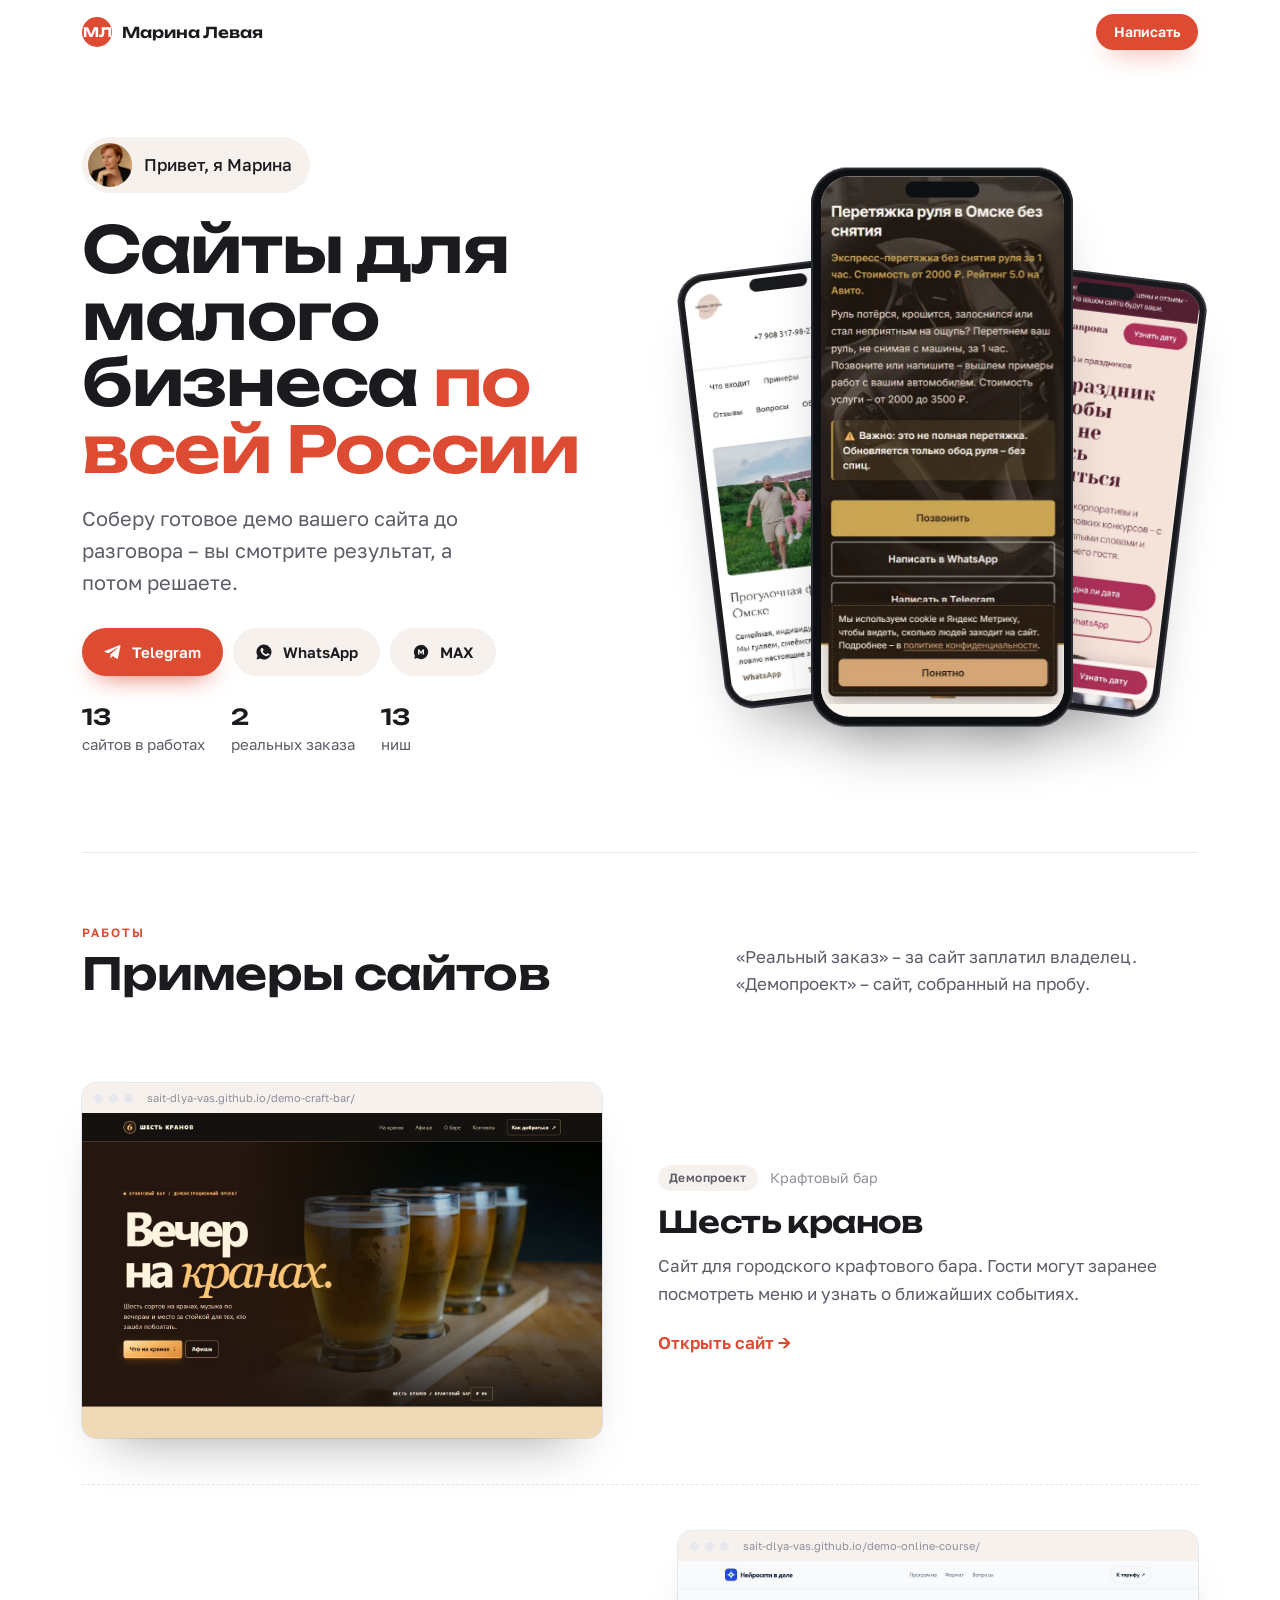
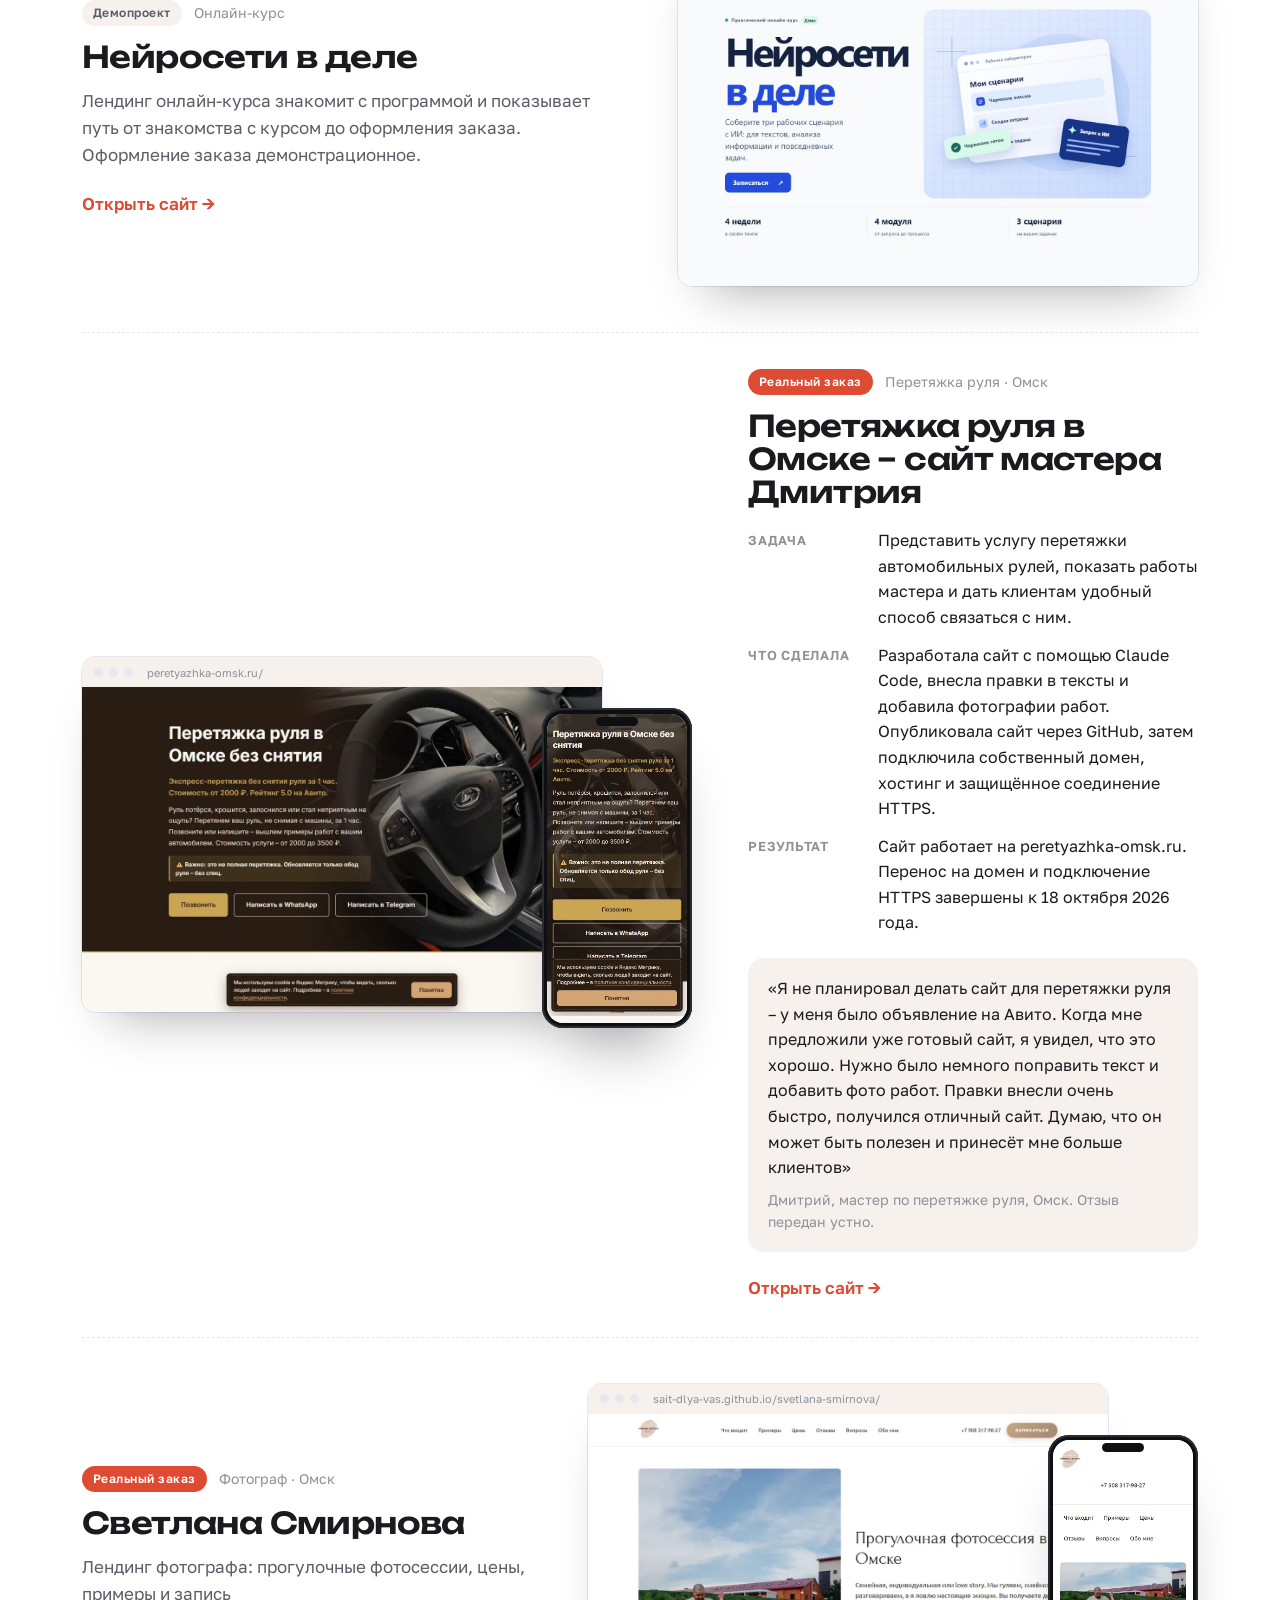
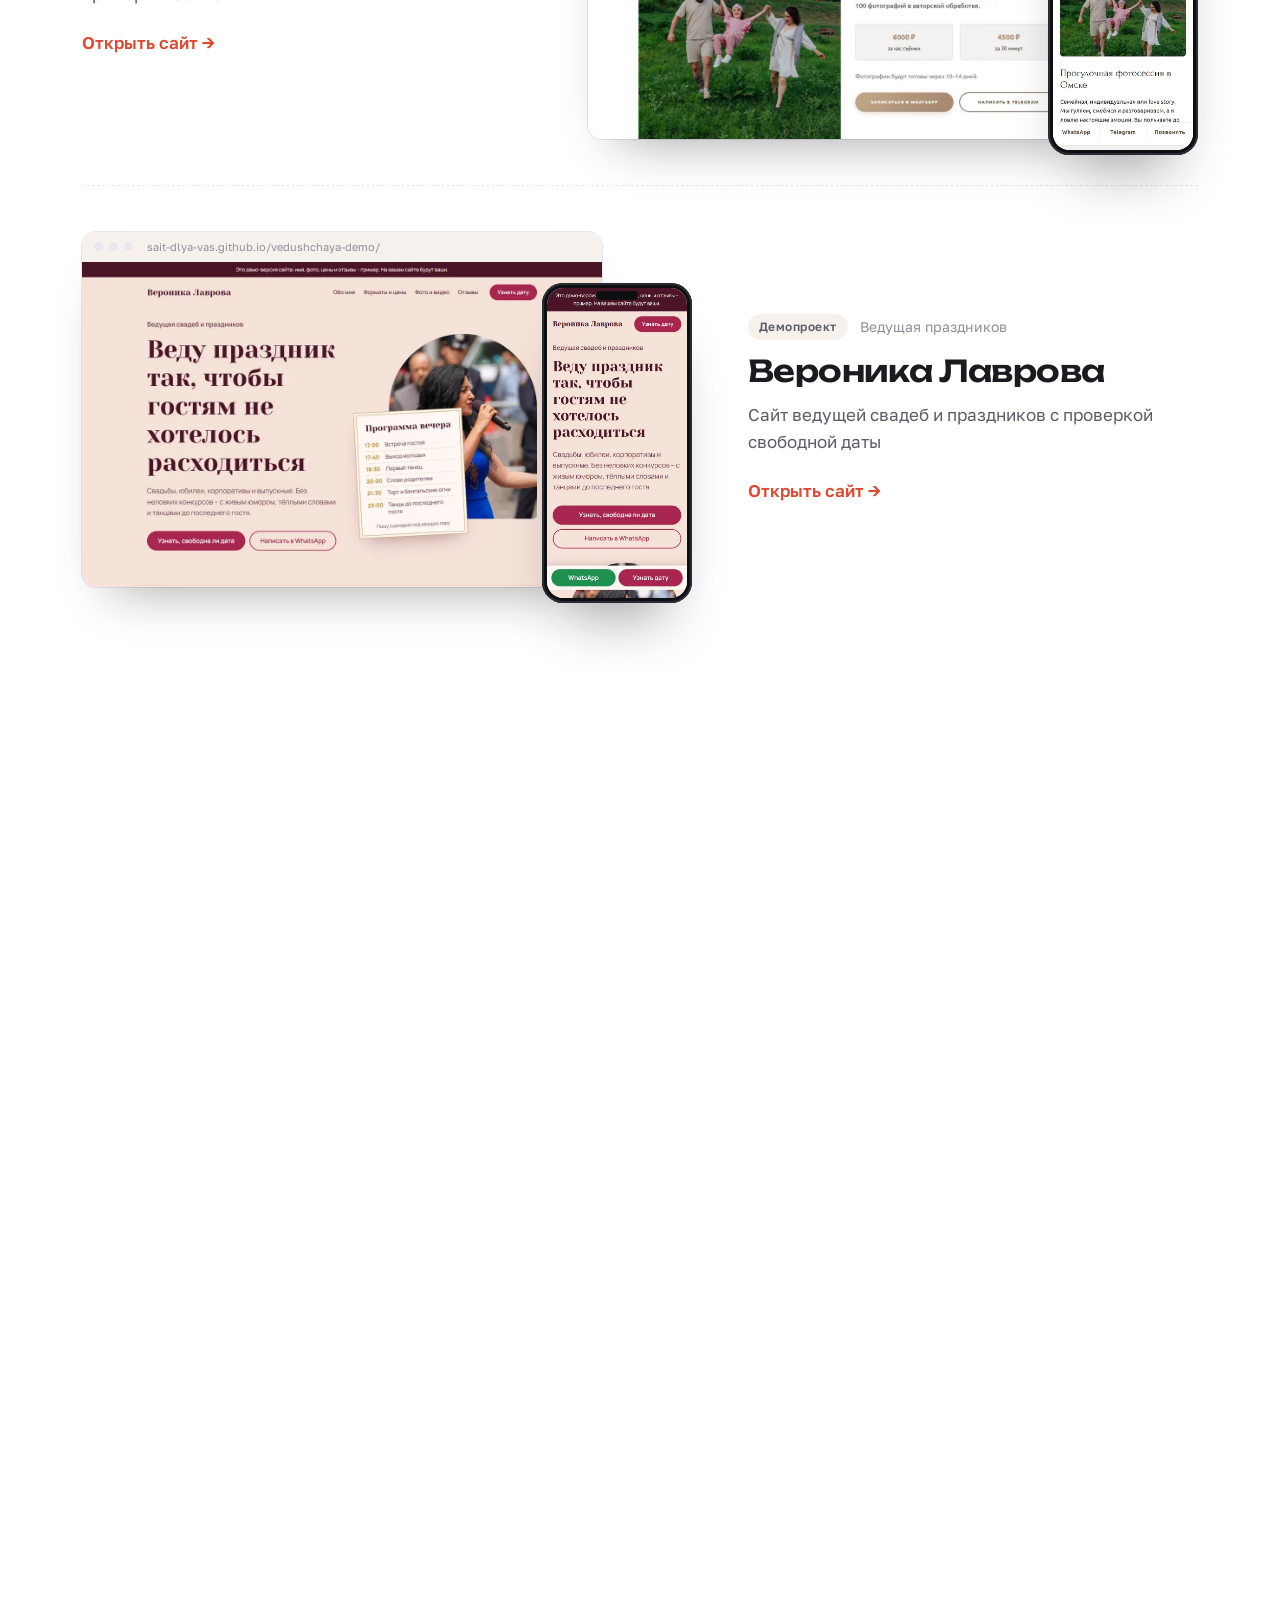
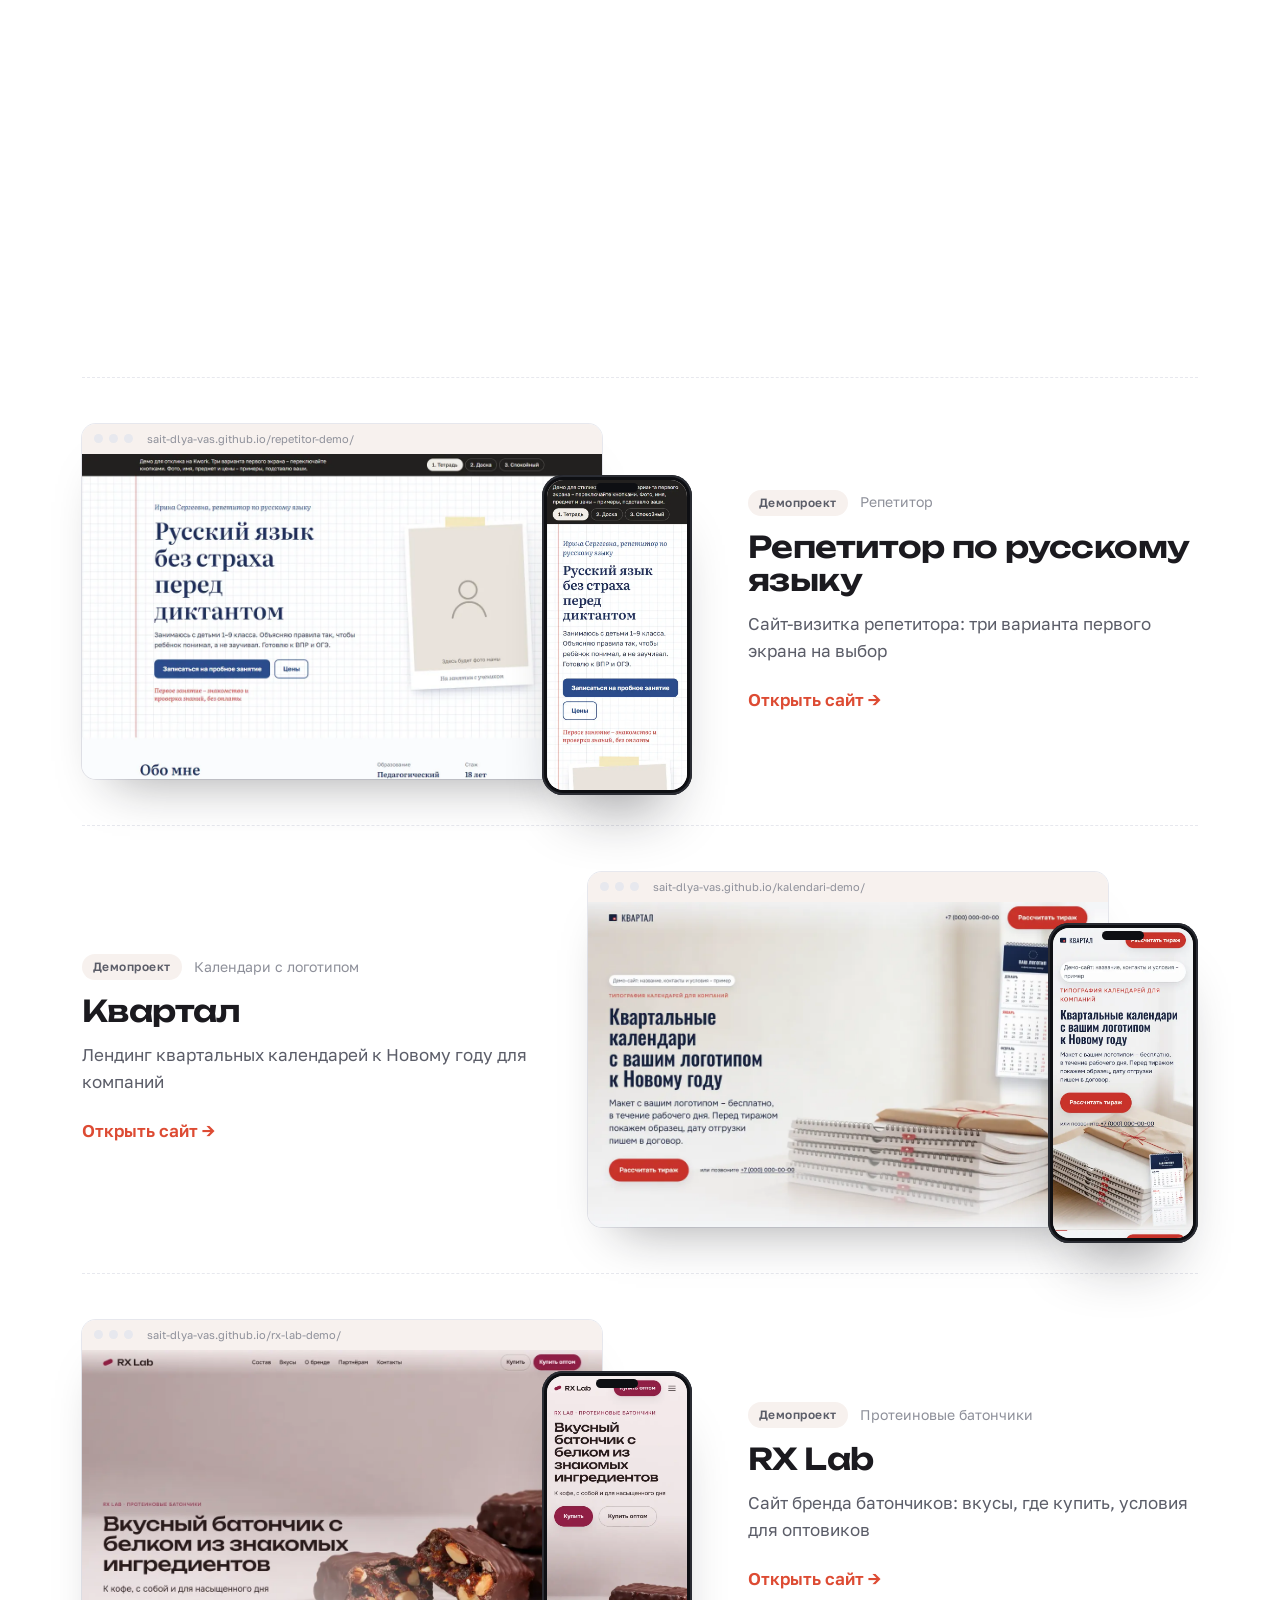
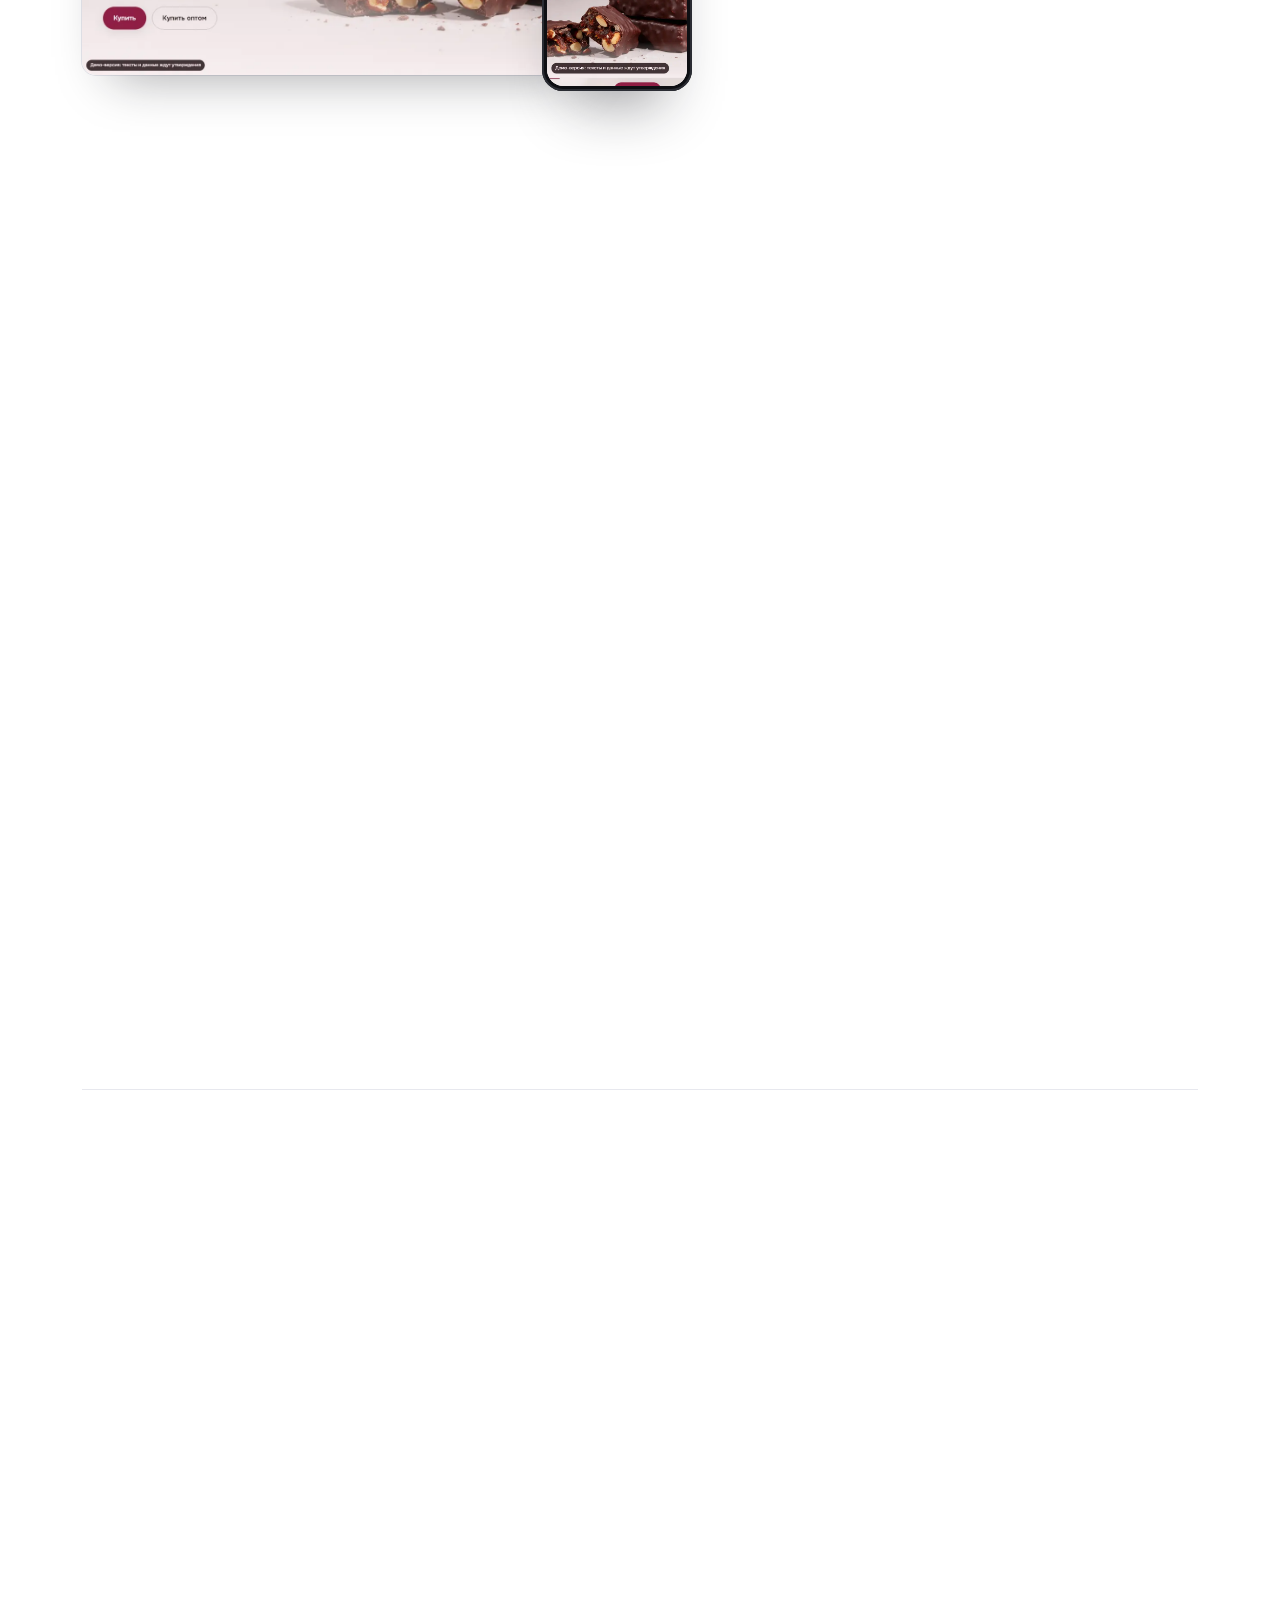
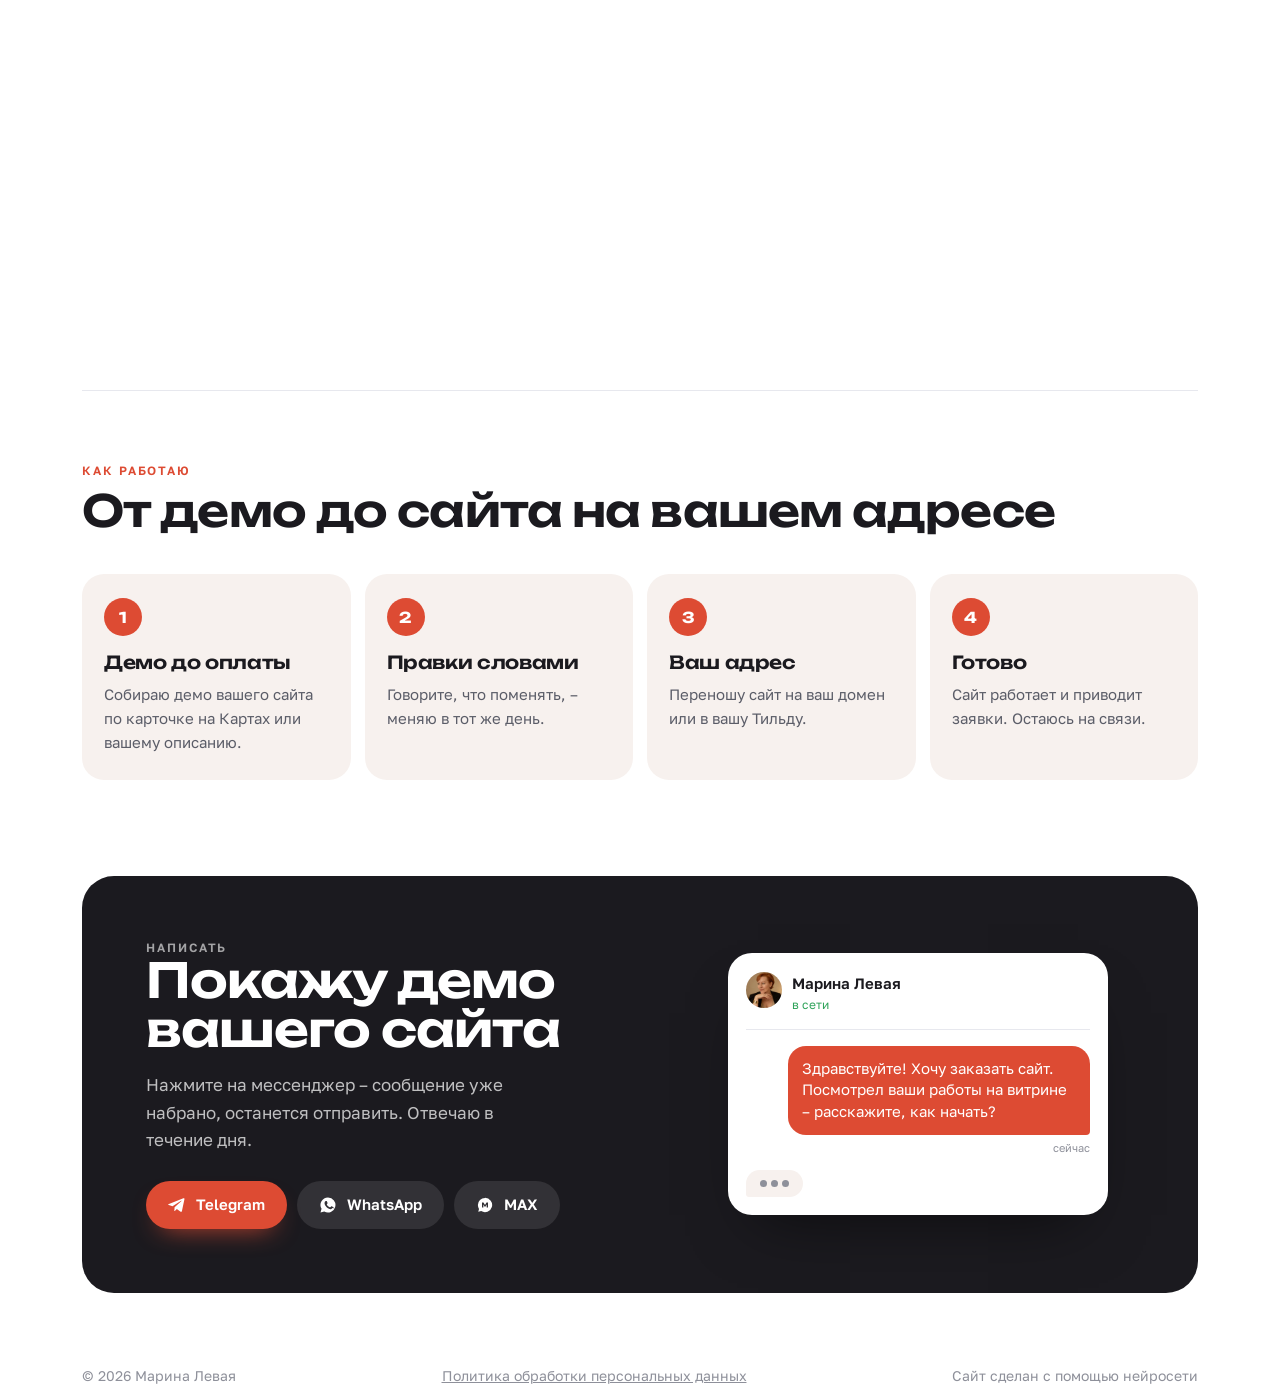
==== commit b29e372b: "Обновить подпись в подвале" ====
--- a/index.html
+++ b/index.html
@@ -202,7 +202,7 @@
   </section>
 </main>
 
-<footer class="wrap"><span id="foot"></span><span><a href="assets/politika.html">Политика обработки персональных данных</a></span><span>Сайт собран с Claude Code</span></footer>
+<footer class="wrap"><span id="foot"></span><span><a href="assets/politika.html">Политика обработки персональных данных</a></span><span>Сайт сделан с помощью нейросети</span></footer>
 <div class="toast" id="toast" role="status"></div>
 
 <script id="data" type="application/json">{"name":"Марина Левая","city":"","cityIn":"","photo":"assets/photo.webp","palette":"В","messengers":{"telegram":"levayamarina","whatsapp":"79139771897","max":"https://max.ru/u/f9LHodD0cOKCiWfGsL-MN06nxfVjUN3IY5l-1WGMDS0I3MMubQm9mjin4f8"},"message":"Здравствуйте! Хочу заказать сайт. Посмотрел ваши работы на витрине – расскажите, как начать?","services":[{"title":"Сайт-одностраничник","desc":"Лендинг или сайт-визитка под ключ: тексты, адаптация под телефон, кнопки звонка и мессенджеров","price":"от 10 000 ₽"},{"title":"Перенос на домен или Тильду","desc":"Подключу ваш домен или перенесу готовый сайт в Тильду","price":"от 2 000 ₽"},{"title":"Доработки","desc":"Правки текстов, новые блоки, фото, кнопки и формы на готовом сайте","price":"от 1 000 ₽"},{"title":"Поддержка и обновление сайтов","desc":"Изменились цены, контакты или фотографии? Обновлю информацию на сайте, проверю отображение на компьютере и телефоне и опубликую изменения после согласования.\n\nХотите управлять сайтом самостоятельно? Проверю возможность создания простого редактора, подготовлю инструкцию и покажу, как им пользоваться.","price":"Стоимость: по запросу."}],"cases":[{"niche":"Крафтовый бар","url":"https://sait-dlya-vas.github.io/demo-craft-bar/","desktop":"assets/case-six-taps-desktop.jpg","title":"Шесть кранов","about":"Сайт для городского крафтового бара. Гости могут заранее посмотреть меню и узнать о ближайших событиях.","kind":"demo"},{"niche":"Онлайн-курс","url":"https://sait-dlya-vas.github.io/demo-online-course/","desktop":"assets/case-neiroseti-desktop.jpg","title":"Нейросети в деле","about":"Лендинг онлайн-курса знакомит с программой и показывает путь от знакомства с курсом до оформления заказа. Оформление заказа демонстрационное.","kind":"demo"},{"title":"Перетяжка руля в Омске – сайт мастера Дмитрия","niche":"Перетяжка руля","city":"Омск","url":"https://peretyazhka-omsk.ru/","kind":"real","about":"Сайт мастера на своём домене: цены от 2000 ₽, 12 готовых работ, кнопки звонка и мессенджеров","desktop":"assets/case-peretyazhka-omsk-ru-desktop.webp","mobile":"assets/case-peretyazhka-omsk-ru-mobile.webp","task":"Представить услугу перетяжки автомобильных рулей, показать работы мастера и дать клиентам удобный способ связаться с ним.","did":"Разработала сайт с помощью Claude Code, внесла правки в тексты и добавила фотографии работ. Опубликовала сайт через GitHub, затем подключила собственный домен, хостинг и защищённое соединение HTTPS.","result":"Сайт работает на peretyazhka-omsk.ru. Перенос на домен и подключение HTTPS завершены к 18 октября 2026 года.","quote":"Я не планировал делать сайт для перетяжки руля – у меня было объявление на Авито. Когда мне предложили уже готовый сайт, я увидел, что это хорошо. Нужно было немного поправить текст и добавить фото работ. Правки внесли очень быстро, получился отличный сайт. Думаю, что он может быть полезен и принесёт мне больше клиентов","quoteAuthor":"Дмитрий, мастер по перетяжке руля, Омск. Отзыв передан устно."},{"title":"Светлана Смирнова","niche":"Фотограф","city":"Омск","url":"https://sait-dlya-vas.github.io/svetlana-smirnova/","kind":"real","about":"Лендинг фотографа: прогулочные фотосессии, цены, примеры и запись","desktop":"assets/case-sait-dlya-vas-github-io-svetlana-smirnova-desktop.webp","mobile":"assets/case-sait-dlya-vas-github-io-svetlana-smirnova-mobile.webp"},{"title":"Вероника Лаврова","niche":"Ведущая праздников","city":"","url":"https://sait-dlya-vas.github.io/vedushchaya-demo/","kind":"demo","about":"Сайт ведущей свадеб и праздников с проверкой свободной даты","desktop":"assets/case-sait-dlya-vas-github-io-vedushchaya-demo-desktop.webp","mobile":"assets/case-sait-dlya-vas-github-io-vedushchaya-demo-mobile.webp"},{"title":"No Shame","niche":"Школа актёрского мастерства","city":"","url":"https://sait-dlya-vas.github.io/noshame-demo/","kind":"demo","about":"Главная страница школы актёрского мастерства и речи","desktop":"assets/case-sait-dlya-vas-github-io-noshame-demo-desktop.webp","mobile":"assets/case-sait-dlya-vas-github-io-noshame-demo-mobile.webp"},{"title":"Пошив штор","niche":"Ателье, шторы на заказ","city":"Москва и область","url":"https://sait-dlya-vas.github.io/shtory-demo/","kind":"demo","about":"Сайт пошива штор: замер с образцами тканей, цена фиксируется в договоре","desktop":"assets/case-sait-dlya-vas-github-io-shtory-demo-desktop.webp","mobile":"assets/case-sait-dlya-vas-github-io-shtory-demo-mobile.webp"},{"title":"Шиномонтаж в Химках","niche":"Шиномонтаж","city":"Химки","url":"https://sait-dlya-vas.github.io/khimki-shinomontazh/","kind":"demo","about":"Шиномонтаж и сезонное хранение шин, запись по телефону","desktop":"assets/case-sait-dlya-vas-github-io-khimki-shinomontazh-desktop.webp","mobile":"assets/case-sait-dlya-vas-github-io-khimki-shinomontazh-mobile.webp"},{"title":"Репетитор по русскому языку","niche":"Репетитор","city":"","url":"https://sait-dlya-vas.github.io/repetitor-demo/","kind":"demo","about":"Сайт-визитка репетитора: три варианта первого экрана на выбор","desktop":"assets/case-sait-dlya-vas-github-io-repetitor-demo-desktop.webp","mobile":"assets/case-sait-dlya-vas-github-io-repetitor-demo-mobile.webp"},{"title":"Квартал","niche":"Календари с логотипом","city":"","url":"https://sait-dlya-vas.github.io/kalendari-demo/","kind":"demo","about":"Лендинг квартальных календарей к Новому году для компаний","desktop":"assets/case-sait-dlya-vas-github-io-kalendari-demo-desktop.webp","mobile":"assets/case-sait-dlya-vas-github-io-kalendari-demo-mobile.webp"},{"title":"RX Lab","niche":"Протеиновые батончики","city":"","url":"https://sait-dlya-vas.github.io/rx-lab-demo/","kind":"demo","about":"Сайт бренда батончиков: вкусы, где купить, условия для оптовиков","desktop":"assets/case-sait-dlya-vas-github-io-rx-lab-demo-desktop.webp","mobile":"assets/case-sait-dlya-vas-github-io-rx-lab-demo-mobile.webp"},{"title":"«Ни в сказке сказать»","niche":"Шоколад","city":"","url":"https://sait-dlya-vas.github.io/shokolad-skazka-demo/","kind":"demo","about":"Сайт премиального шоколада: коллекция вкусов, история бренда, маркетплейсы","desktop":"assets/case-sait-dlya-vas-github-io-shokolad-skazka-demo-desktop.webp","mobile":"assets/case-sait-dlya-vas-github-io-shokolad-skazka-demo-mobile.webp"},{"title":"ВНЖ в Турции","niche":"Квиз для услуг","city":"","url":"https://sait-dlya-vas.github.io/vnzh-kviz-demo/","kind":"demo","about":"Квиз: три вопроса – и человек видит стоимость, срок и документы","desktop":"assets/case-sait-dlya-vas-github-io-vnzh-kviz-demo-desktop.webp","mobile":"assets/case-sait-dlya-vas-github-io-vnzh-kviz-demo-mobile.webp"}],"h1":"Сайты для малого бизнеса \u003cem>по всей России\u003c/em>","legal":{"status":"самозанятый","fio":"Левая Марина Дмитриевна","inn":"550401458530","email":"marinalevaa99069@gmail.com"},"policyFile":"politika.html"}</script>
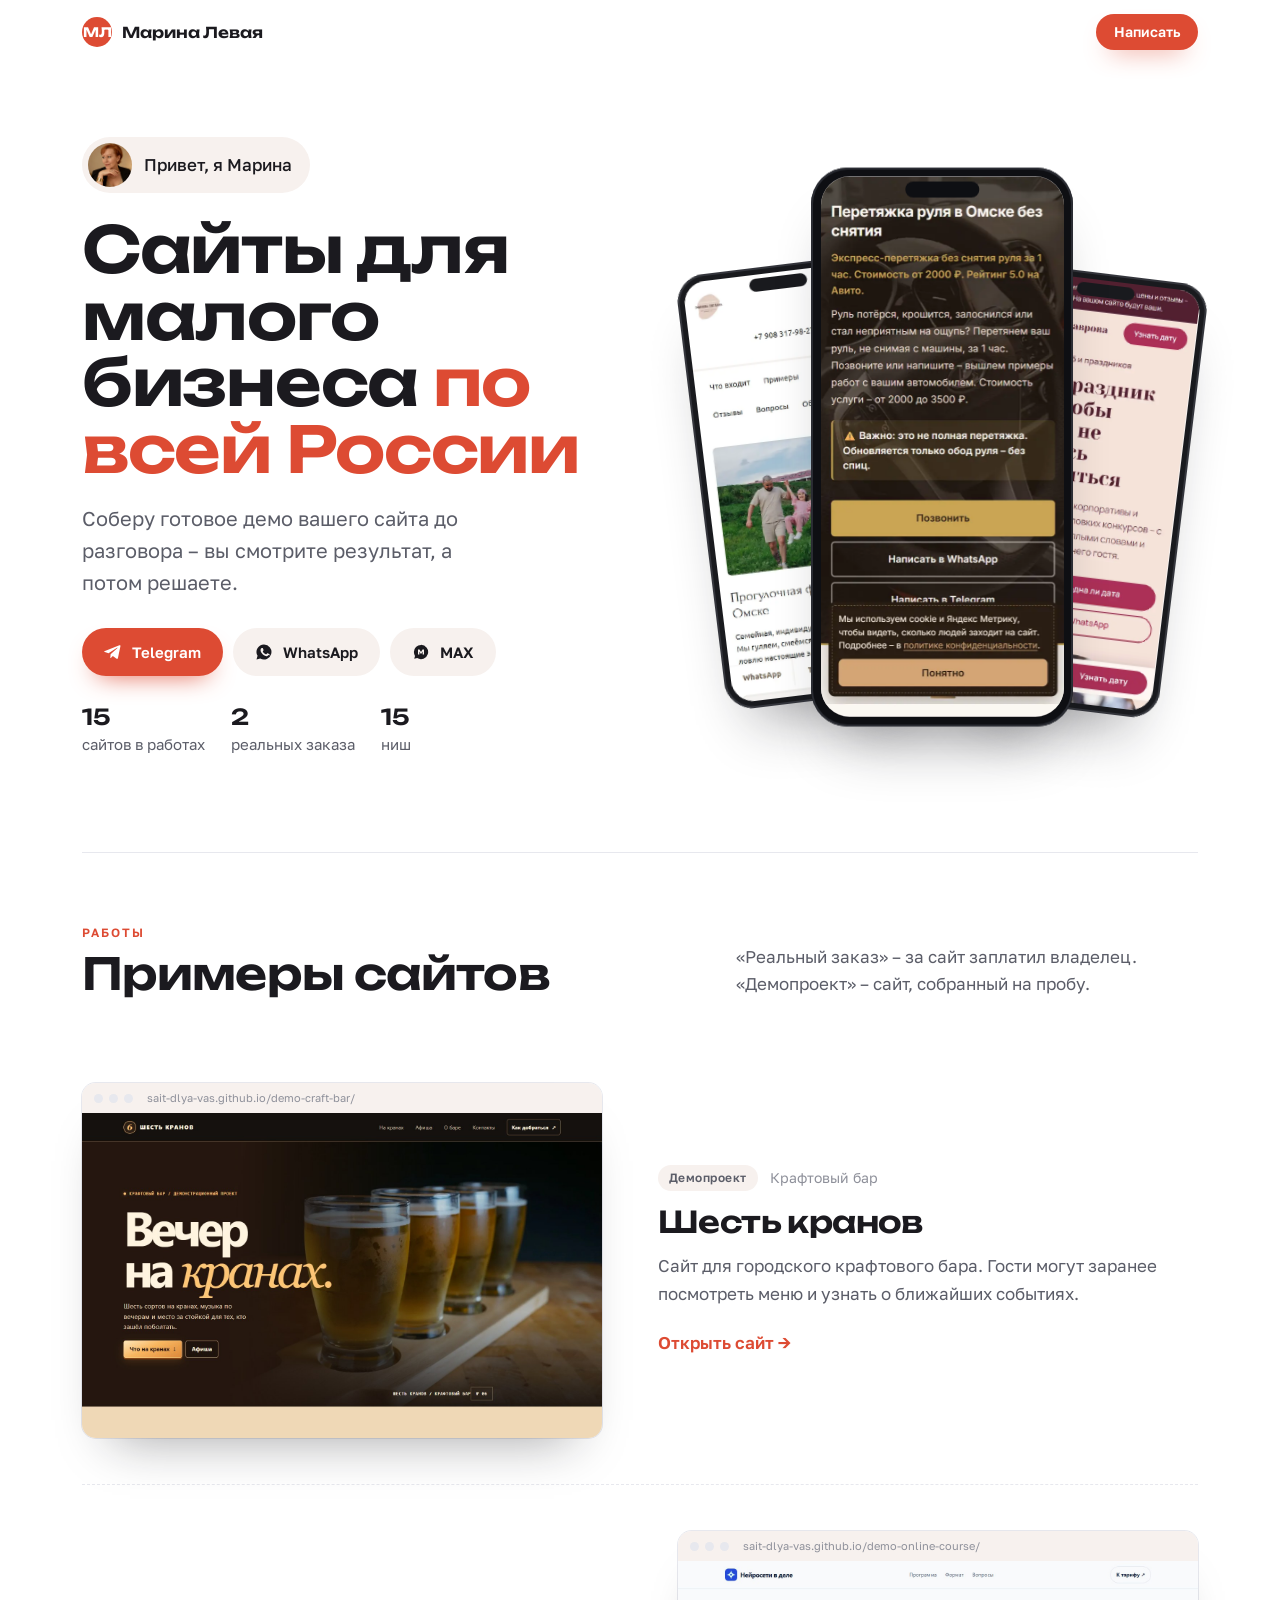
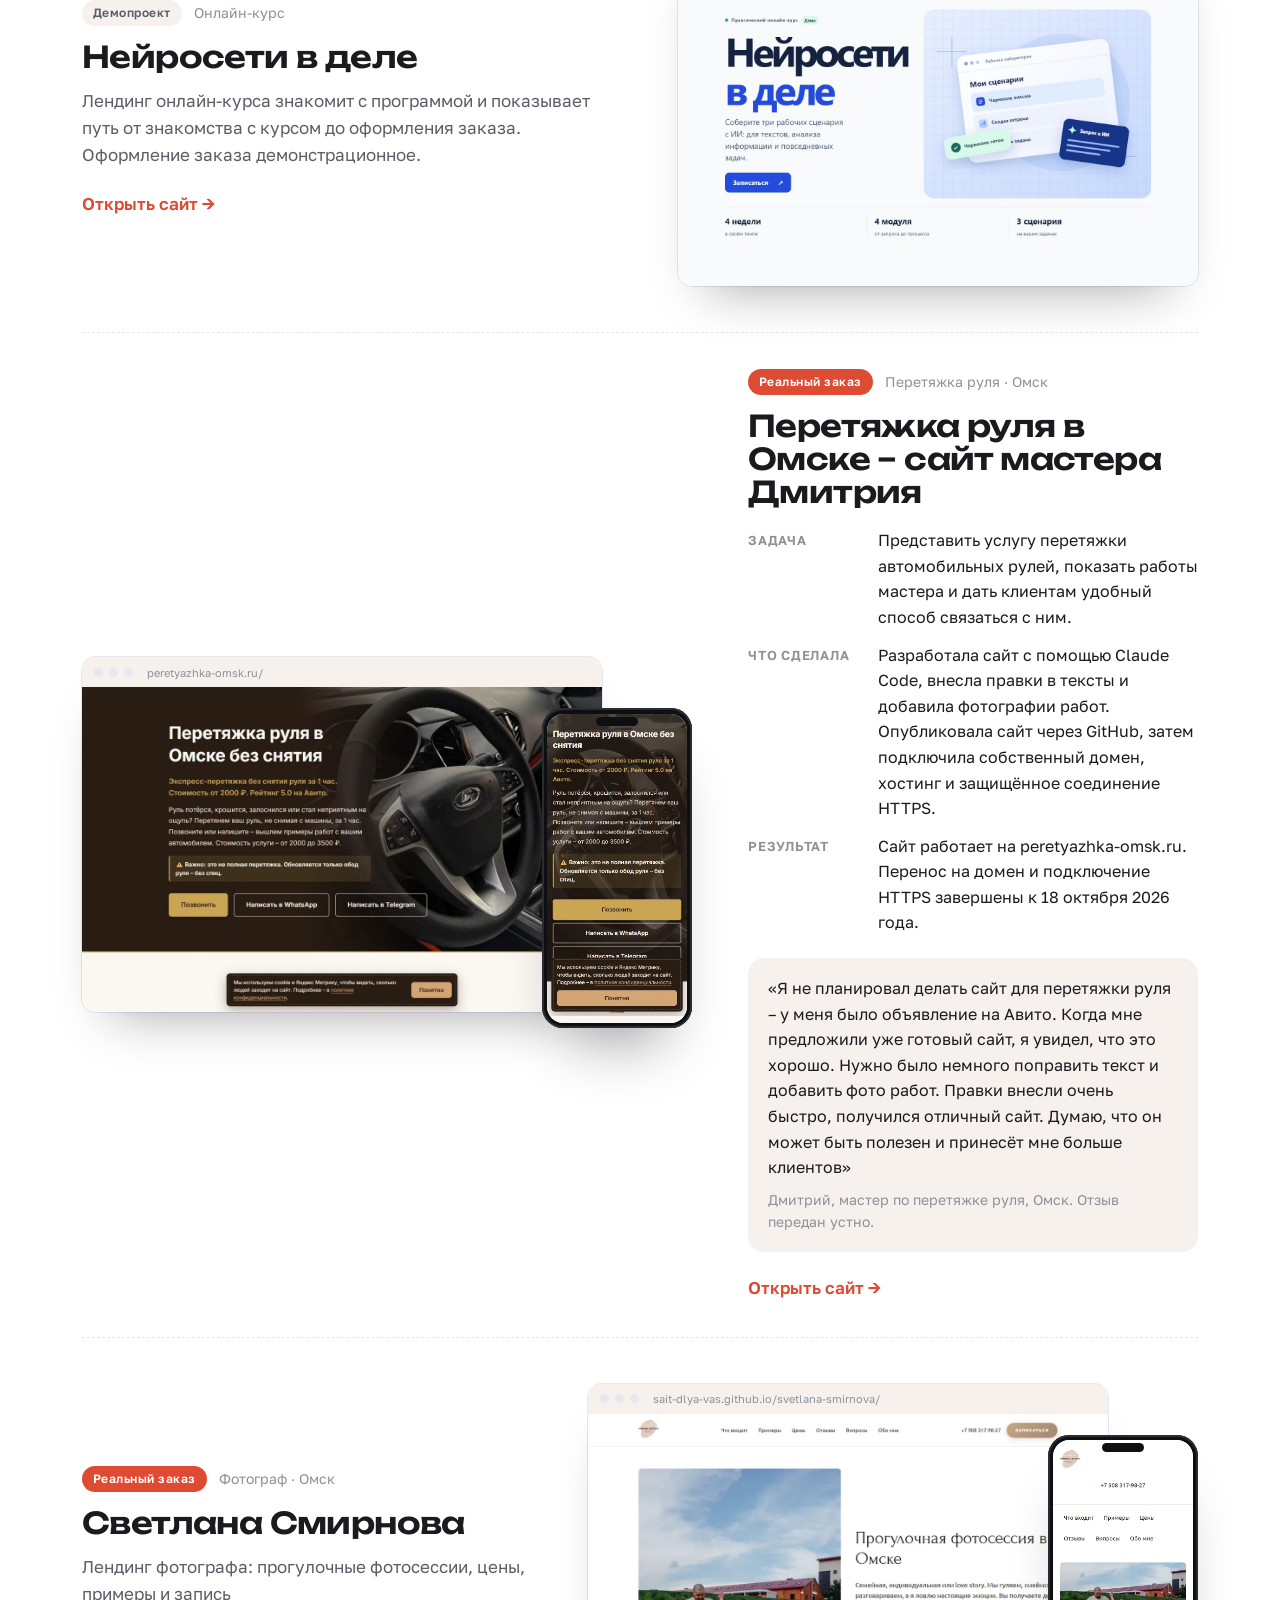
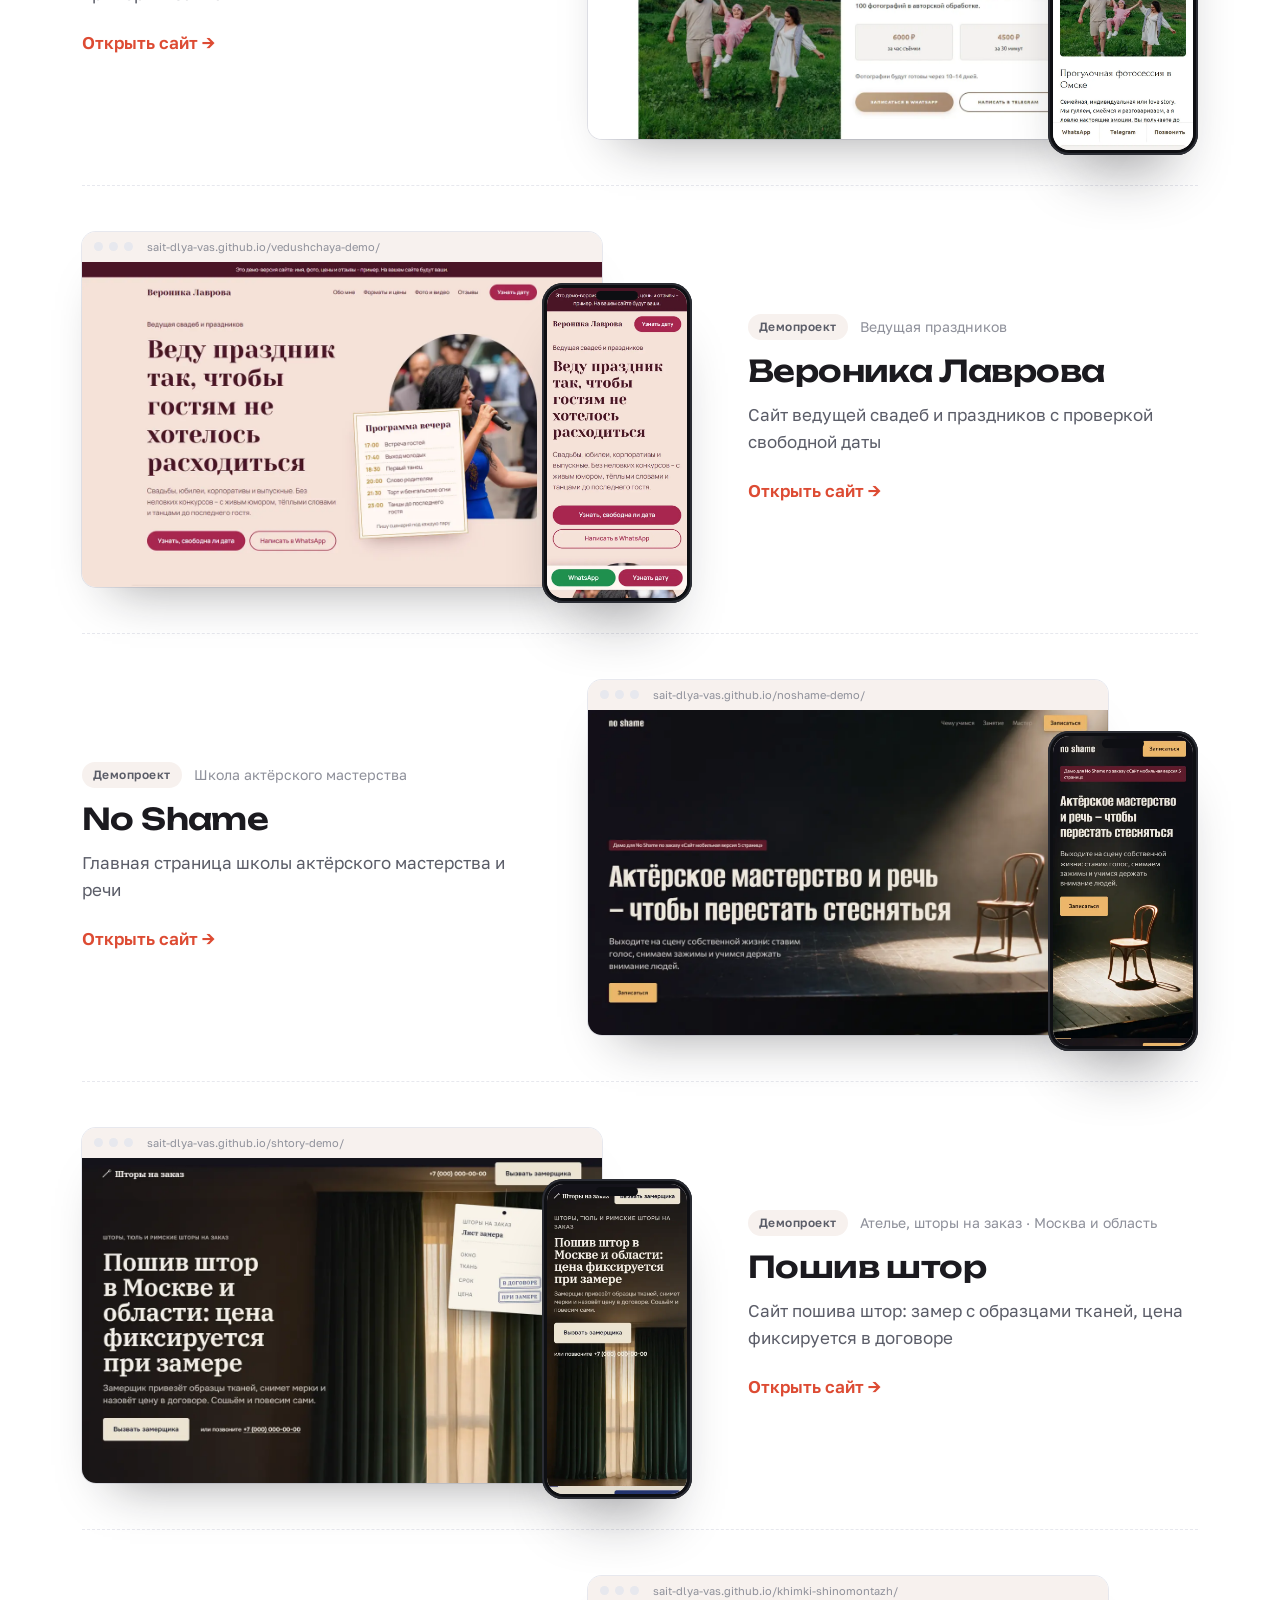
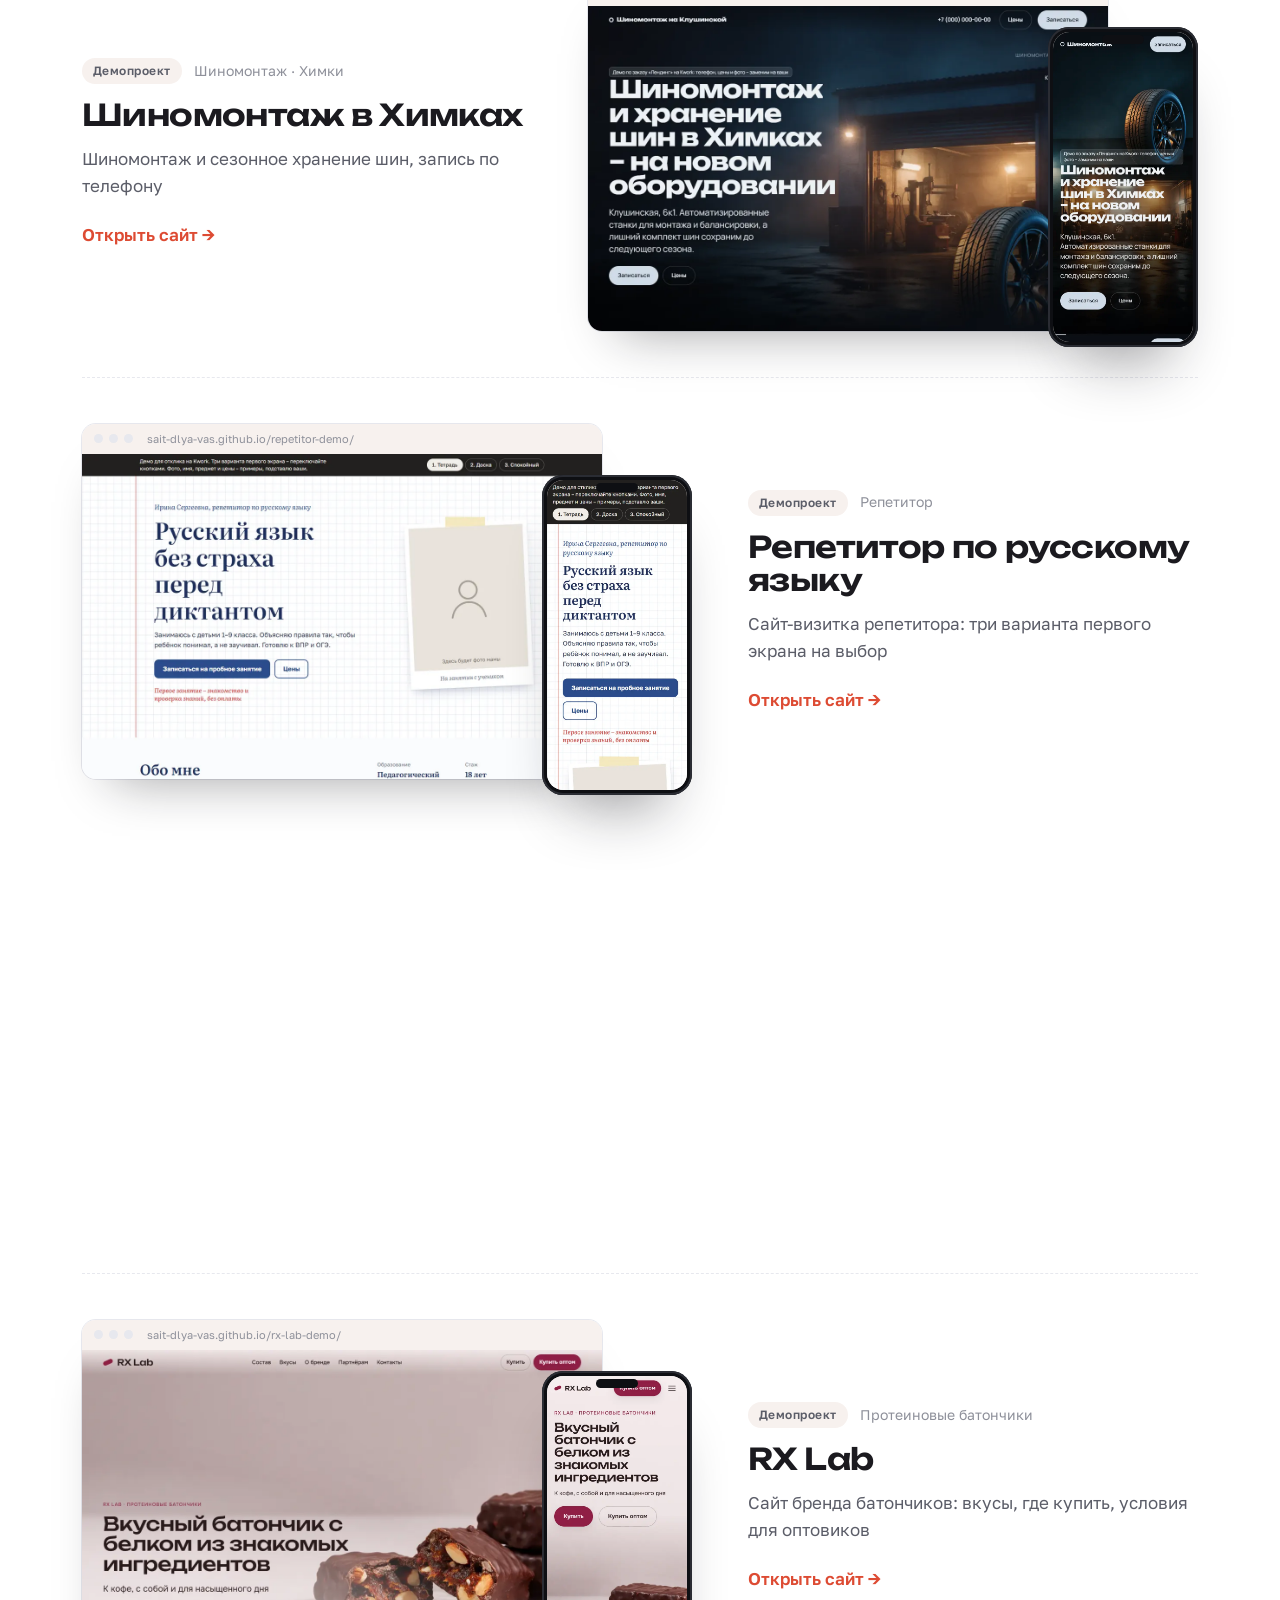
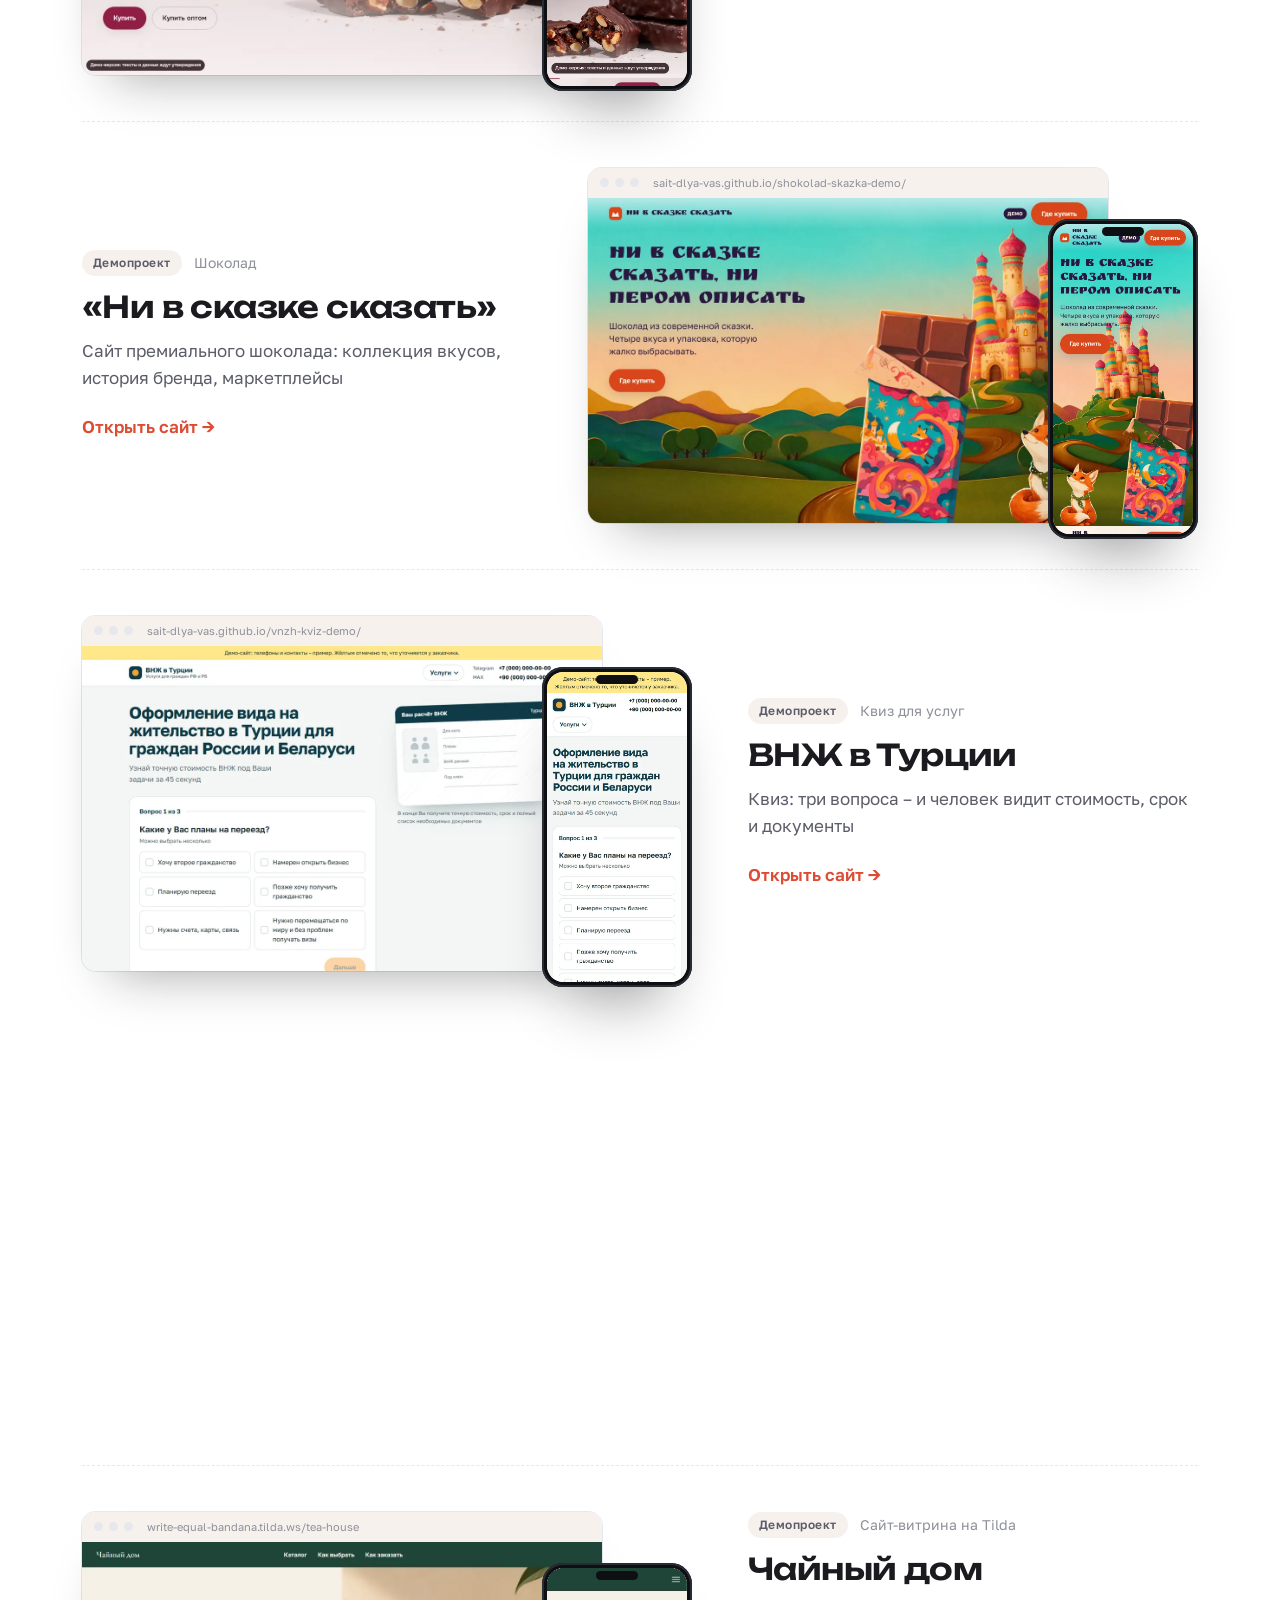
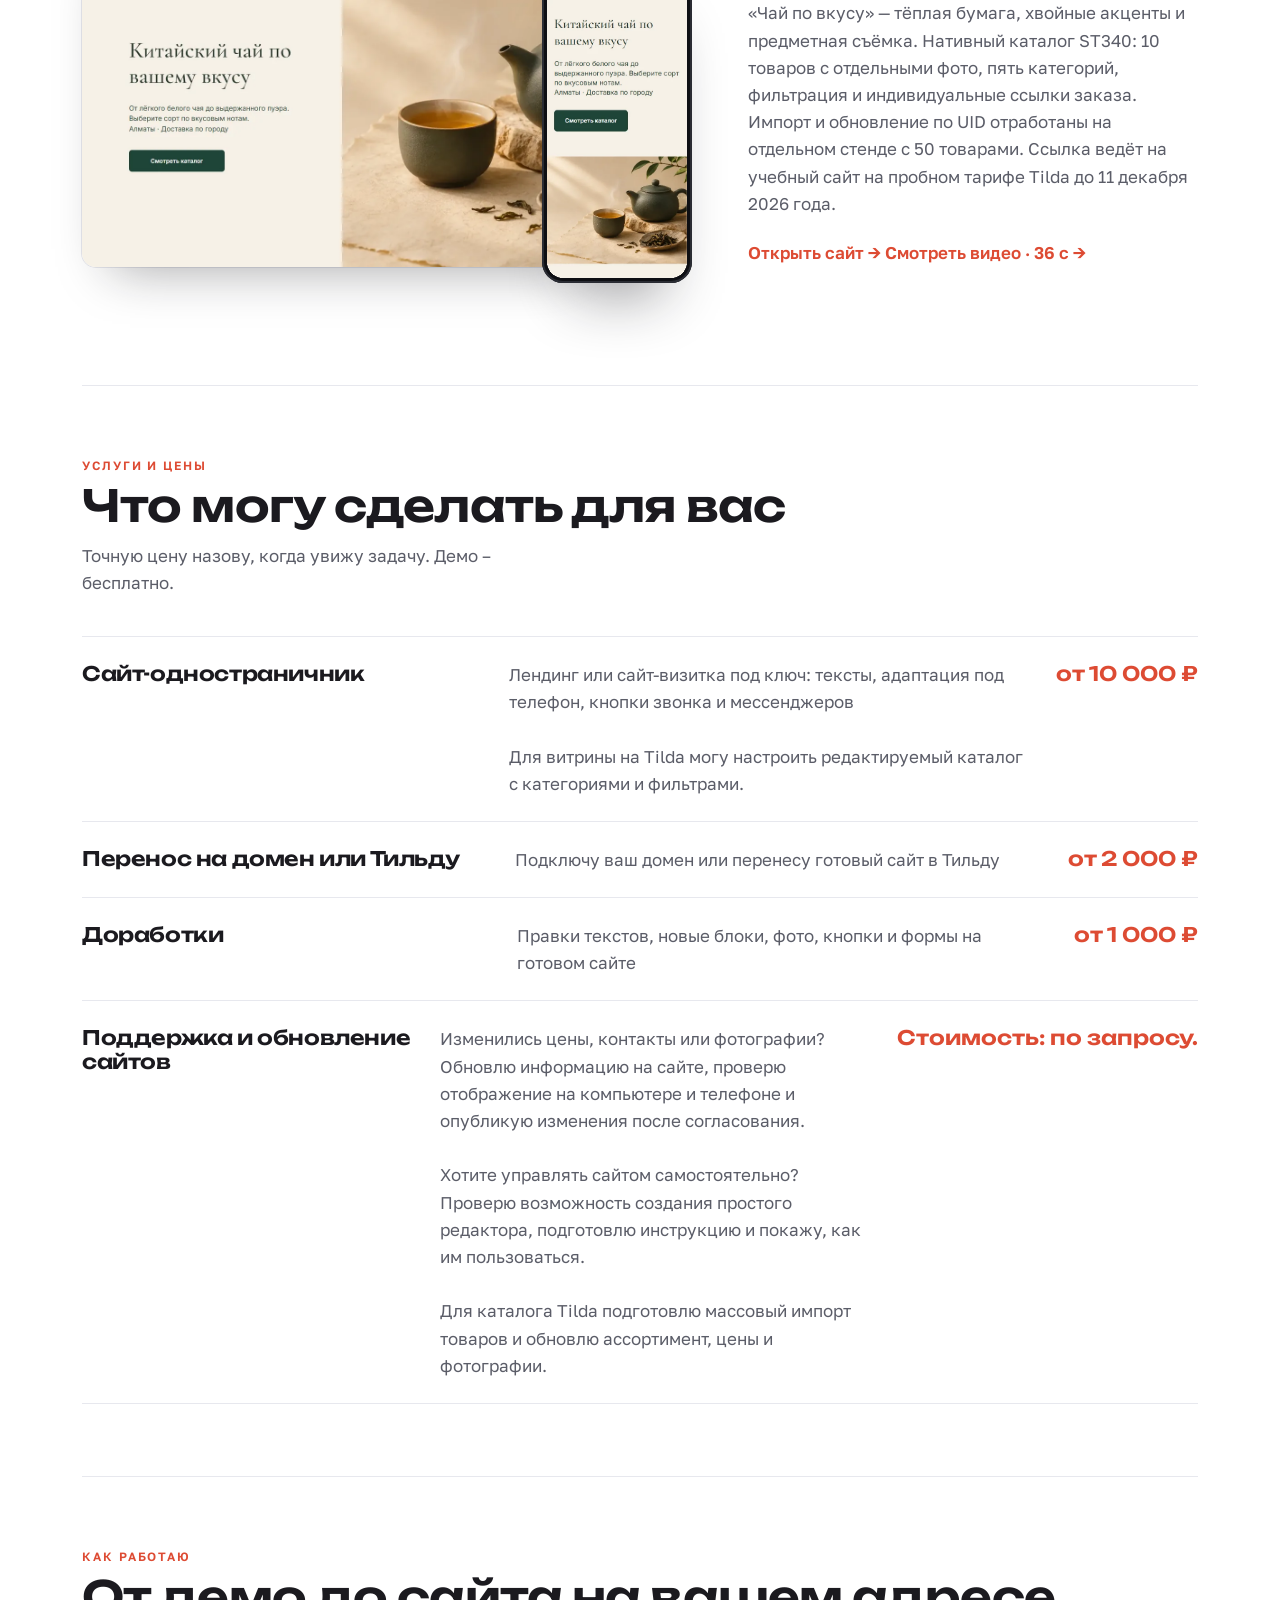
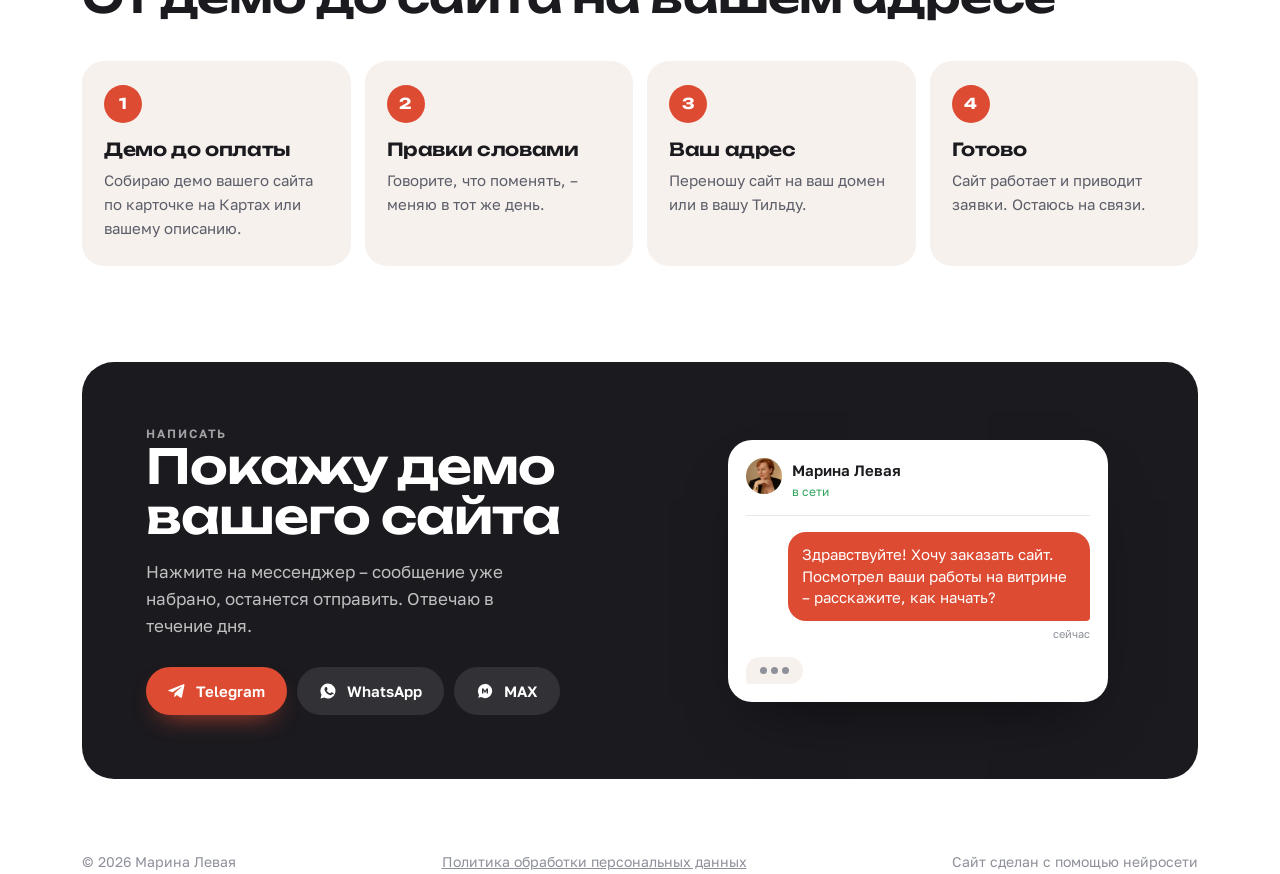
==== commit 66b84c54: "Add Vera Lanskaya and Tea House portfolio cases" ====
--- a/index.html
+++ b/index.html
@@ -205,7 +205,7 @@
 <footer class="wrap"><span id="foot"></span><span><a href="assets/politika.html">Политика обработки персональных данных</a></span><span>Сайт сделан с помощью нейросети</span></footer>
 <div class="toast" id="toast" role="status"></div>
 
-<script id="data" type="application/json">{"name":"Марина Левая","city":"","cityIn":"","photo":"assets/photo.webp","palette":"В","messengers":{"telegram":"levayamarina","whatsapp":"79139771897","max":"https://max.ru/u/f9LHodD0cOKCiWfGsL-MN06nxfVjUN3IY5l-1WGMDS0I3MMubQm9mjin4f8"},"message":"Здравствуйте! Хочу заказать сайт. Посмотрел ваши работы на витрине – расскажите, как начать?","services":[{"title":"Сайт-одностраничник","desc":"Лендинг или сайт-визитка под ключ: тексты, адаптация под телефон, кнопки звонка и мессенджеров","price":"от 10 000 ₽"},{"title":"Перенос на домен или Тильду","desc":"Подключу ваш домен или перенесу готовый сайт в Тильду","price":"от 2 000 ₽"},{"title":"Доработки","desc":"Правки текстов, новые блоки, фото, кнопки и формы на готовом сайте","price":"от 1 000 ₽"},{"title":"Поддержка и обновление сайтов","desc":"Изменились цены, контакты или фотографии? Обновлю информацию на сайте, проверю отображение на компьютере и телефоне и опубликую изменения после согласования.\n\nХотите управлять сайтом самостоятельно? Проверю возможность создания простого редактора, подготовлю инструкцию и покажу, как им пользоваться.","price":"Стоимость: по запросу."}],"cases":[{"niche":"Крафтовый бар","url":"https://sait-dlya-vas.github.io/demo-craft-bar/","desktop":"assets/case-six-taps-desktop.jpg","title":"Шесть кранов","about":"Сайт для городского крафтового бара. Гости могут заранее посмотреть меню и узнать о ближайших событиях.","kind":"demo"},{"niche":"Онлайн-курс","url":"https://sait-dlya-vas.github.io/demo-online-course/","desktop":"assets/case-neiroseti-desktop.jpg","title":"Нейросети в деле","about":"Лендинг онлайн-курса знакомит с программой и показывает путь от знакомства с курсом до оформления заказа. Оформление заказа демонстрационное.","kind":"demo"},{"title":"Перетяжка руля в Омске – сайт мастера Дмитрия","niche":"Перетяжка руля","city":"Омск","url":"https://peretyazhka-omsk.ru/","kind":"real","about":"Сайт мастера на своём домене: цены от 2000 ₽, 12 готовых работ, кнопки звонка и мессенджеров","desktop":"assets/case-peretyazhka-omsk-ru-desktop.webp","mobile":"assets/case-peretyazhka-omsk-ru-mobile.webp","task":"Представить услугу перетяжки автомобильных рулей, показать работы мастера и дать клиентам удобный способ связаться с ним.","did":"Разработала сайт с помощью Claude Code, внесла правки в тексты и добавила фотографии работ. Опубликовала сайт через GitHub, затем подключила собственный домен, хостинг и защищённое соединение HTTPS.","result":"Сайт работает на peretyazhka-omsk.ru. Перенос на домен и подключение HTTPS завершены к 18 октября 2026 года.","quote":"Я не планировал делать сайт для перетяжки руля – у меня было объявление на Авито. Когда мне предложили уже готовый сайт, я увидел, что это хорошо. Нужно было немного поправить текст и добавить фото работ. Правки внесли очень быстро, получился отличный сайт. Думаю, что он может быть полезен и принесёт мне больше клиентов","quoteAuthor":"Дмитрий, мастер по перетяжке руля, Омск. Отзыв передан устно."},{"title":"Светлана Смирнова","niche":"Фотограф","city":"Омск","url":"https://sait-dlya-vas.github.io/svetlana-smirnova/","kind":"real","about":"Лендинг фотографа: прогулочные фотосессии, цены, примеры и запись","desktop":"assets/case-sait-dlya-vas-github-io-svetlana-smirnova-desktop.webp","mobile":"assets/case-sait-dlya-vas-github-io-svetlana-smirnova-mobile.webp"},{"title":"Вероника Лаврова","niche":"Ведущая праздников","city":"","url":"https://sait-dlya-vas.github.io/vedushchaya-demo/","kind":"demo","about":"Сайт ведущей свадеб и праздников с проверкой свободной даты","desktop":"assets/case-sait-dlya-vas-github-io-vedushchaya-demo-desktop.webp","mobile":"assets/case-sait-dlya-vas-github-io-vedushchaya-demo-mobile.webp"},{"title":"No Shame","niche":"Школа актёрского мастерства","city":"","url":"https://sait-dlya-vas.github.io/noshame-demo/","kind":"demo","about":"Главная страница школы актёрского мастерства и речи","desktop":"assets/case-sait-dlya-vas-github-io-noshame-demo-desktop.webp","mobile":"assets/case-sait-dlya-vas-github-io-noshame-demo-mobile.webp"},{"title":"Пошив штор","niche":"Ателье, шторы на заказ","city":"Москва и область","url":"https://sait-dlya-vas.github.io/shtory-demo/","kind":"demo","about":"Сайт пошива штор: замер с образцами тканей, цена фиксируется в договоре","desktop":"assets/case-sait-dlya-vas-github-io-shtory-demo-desktop.webp","mobile":"assets/case-sait-dlya-vas-github-io-shtory-demo-mobile.webp"},{"title":"Шиномонтаж в Химках","niche":"Шиномонтаж","city":"Химки","url":"https://sait-dlya-vas.github.io/khimki-shinomontazh/","kind":"demo","about":"Шиномонтаж и сезонное хранение шин, запись по телефону","desktop":"assets/case-sait-dlya-vas-github-io-khimki-shinomontazh-desktop.webp","mobile":"assets/case-sait-dlya-vas-github-io-khimki-shinomontazh-mobile.webp"},{"title":"Репетитор по русскому языку","niche":"Репетитор","city":"","url":"https://sait-dlya-vas.github.io/repetitor-demo/","kind":"demo","about":"Сайт-визитка репетитора: три варианта первого экрана на выбор","desktop":"assets/case-sait-dlya-vas-github-io-repetitor-demo-desktop.webp","mobile":"assets/case-sait-dlya-vas-github-io-repetitor-demo-mobile.webp"},{"title":"Квартал","niche":"Календари с логотипом","city":"","url":"https://sait-dlya-vas.github.io/kalendari-demo/","kind":"demo","about":"Лендинг квартальных календарей к Новому году для компаний","desktop":"assets/case-sait-dlya-vas-github-io-kalendari-demo-desktop.webp","mobile":"assets/case-sait-dlya-vas-github-io-kalendari-demo-mobile.webp"},{"title":"RX Lab","niche":"Протеиновые батончики","city":"","url":"https://sait-dlya-vas.github.io/rx-lab-demo/","kind":"demo","about":"Сайт бренда батончиков: вкусы, где купить, условия для оптовиков","desktop":"assets/case-sait-dlya-vas-github-io-rx-lab-demo-desktop.webp","mobile":"assets/case-sait-dlya-vas-github-io-rx-lab-demo-mobile.webp"},{"title":"«Ни в сказке сказать»","niche":"Шоколад","city":"","url":"https://sait-dlya-vas.github.io/shokolad-skazka-demo/","kind":"demo","about":"Сайт премиального шоколада: коллекция вкусов, история бренда, маркетплейсы","desktop":"assets/case-sait-dlya-vas-github-io-shokolad-skazka-demo-desktop.webp","mobile":"assets/case-sait-dlya-vas-github-io-shokolad-skazka-demo-mobile.webp"},{"title":"ВНЖ в Турции","niche":"Квиз для услуг","city":"","url":"https://sait-dlya-vas.github.io/vnzh-kviz-demo/","kind":"demo","about":"Квиз: три вопроса – и человек видит стоимость, срок и документы","desktop":"assets/case-sait-dlya-vas-github-io-vnzh-kviz-demo-desktop.webp","mobile":"assets/case-sait-dlya-vas-github-io-vnzh-kviz-demo-mobile.webp"}],"h1":"Сайты для малого бизнеса \u003cem>по всей России\u003c/em>","legal":{"status":"самозанятый","fio":"Левая Марина Дмитриевна","inn":"550401458530","email":"marinalevaa99069@gmail.com"},"policyFile":"politika.html"}</script>
+<script id="data" type="application/json">{"name":"Марина Левая","city":"","cityIn":"","photo":"assets/photo.webp","palette":"В","messengers":{"telegram":"levayamarina","whatsapp":"79139771897","max":"https://max.ru/u/f9LHodD0cOKCiWfGsL-MN06nxfVjUN3IY5l-1WGMDS0I3MMubQm9mjin4f8"},"message":"Здравствуйте! Хочу заказать сайт. Посмотрел ваши работы на витрине – расскажите, как начать?","services":[{"title":"Сайт-одностраничник","desc":"Лендинг или сайт-визитка под ключ: тексты, адаптация под телефон, кнопки звонка и мессенджеров\n\nДля витрины на Tilda могу настроить редактируемый каталог с категориями и фильтрами.","price":"от 10 000 ₽"},{"title":"Перенос на домен или Тильду","desc":"Подключу ваш домен или перенесу готовый сайт в Тильду","price":"от 2 000 ₽"},{"title":"Доработки","desc":"Правки текстов, новые блоки, фото, кнопки и формы на готовом сайте","price":"от 1 000 ₽"},{"title":"Поддержка и обновление сайтов","desc":"Изменились цены, контакты или фотографии? Обновлю информацию на сайте, проверю отображение на компьютере и телефоне и опубликую изменения после согласования.\n\nХотите управлять сайтом самостоятельно? Проверю возможность создания простого редактора, подготовлю инструкцию и покажу, как им пользоваться.\n\nДля каталога Tilda подготовлю массовый импорт товаров и обновлю ассортимент, цены и фотографии.","price":"Стоимость: по запросу."}],"cases":[{"niche":"Крафтовый бар","url":"https://sait-dlya-vas.github.io/demo-craft-bar/","desktop":"assets/case-six-taps-desktop.jpg","title":"Шесть кранов","about":"Сайт для городского крафтового бара. Гости могут заранее посмотреть меню и узнать о ближайших событиях.","kind":"demo"},{"niche":"Онлайн-курс","url":"https://sait-dlya-vas.github.io/demo-online-course/","desktop":"assets/case-neiroseti-desktop.jpg","title":"Нейросети в деле","about":"Лендинг онлайн-курса знакомит с программой и показывает путь от знакомства с курсом до оформления заказа. Оформление заказа демонстрационное.","kind":"demo"},{"title":"Перетяжка руля в Омске – сайт мастера Дмитрия","niche":"Перетяжка руля","city":"Омск","url":"https://peretyazhka-omsk.ru/","kind":"real","about":"Сайт мастера на своём домене: цены от 2000 ₽, 12 готовых работ, кнопки звонка и мессенджеров","desktop":"assets/case-peretyazhka-omsk-ru-desktop.webp","mobile":"assets/case-peretyazhka-omsk-ru-mobile.webp","task":"Представить услугу перетяжки автомобильных рулей, показать работы мастера и дать клиентам удобный способ связаться с ним.","did":"Разработала сайт с помощью Claude Code, внесла правки в тексты и добавила фотографии работ. Опубликовала сайт через GitHub, затем подключила собственный домен, хостинг и защищённое соединение HTTPS.","result":"Сайт работает на peretyazhka-omsk.ru. Перенос на домен и подключение HTTPS завершены к 18 октября 2026 года.","quote":"Я не планировал делать сайт для перетяжки руля – у меня было объявление на Авито. Когда мне предложили уже готовый сайт, я увидел, что это хорошо. Нужно было немного поправить текст и добавить фото работ. Правки внесли очень быстро, получился отличный сайт. Думаю, что он может быть полезен и принесёт мне больше клиентов","quoteAuthor":"Дмитрий, мастер по перетяжке руля, Омск. Отзыв передан устно."},{"title":"Светлана Смирнова","niche":"Фотограф","city":"Омск","url":"https://sait-dlya-vas.github.io/svetlana-smirnova/","kind":"real","about":"Лендинг фотографа: прогулочные фотосессии, цены, примеры и запись","desktop":"assets/case-sait-dlya-vas-github-io-svetlana-smirnova-desktop.webp","mobile":"assets/case-sait-dlya-vas-github-io-svetlana-smirnova-mobile.webp"},{"title":"Вероника Лаврова","niche":"Ведущая праздников","city":"","url":"https://sait-dlya-vas.github.io/vedushchaya-demo/","kind":"demo","about":"Сайт ведущей свадеб и праздников с проверкой свободной даты","desktop":"assets/case-sait-dlya-vas-github-io-vedushchaya-demo-desktop.webp","mobile":"assets/case-sait-dlya-vas-github-io-vedushchaya-demo-mobile.webp"},{"title":"No Shame","niche":"Школа актёрского мастерства","city":"","url":"https://sait-dlya-vas.github.io/noshame-demo/","kind":"demo","about":"Главная страница школы актёрского мастерства и речи","desktop":"assets/case-sait-dlya-vas-github-io-noshame-demo-desktop.webp","mobile":"assets/case-sait-dlya-vas-github-io-noshame-demo-mobile.webp"},{"title":"Пошив штор","niche":"Ателье, шторы на заказ","city":"Москва и область","url":"https://sait-dlya-vas.github.io/shtory-demo/","kind":"demo","about":"Сайт пошива штор: замер с образцами тканей, цена фиксируется в договоре","desktop":"assets/case-sait-dlya-vas-github-io-shtory-demo-desktop.webp","mobile":"assets/case-sait-dlya-vas-github-io-shtory-demo-mobile.webp"},{"title":"Шиномонтаж в Химках","niche":"Шиномонтаж","city":"Химки","url":"https://sait-dlya-vas.github.io/khimki-shinomontazh/","kind":"demo","about":"Шиномонтаж и сезонное хранение шин, запись по телефону","desktop":"assets/case-sait-dlya-vas-github-io-khimki-shinomontazh-desktop.webp","mobile":"assets/case-sait-dlya-vas-github-io-khimki-shinomontazh-mobile.webp"},{"title":"Репетитор по русскому языку","niche":"Репетитор","city":"","url":"https://sait-dlya-vas.github.io/repetitor-demo/","kind":"demo","about":"Сайт-визитка репетитора: три варианта первого экрана на выбор","desktop":"assets/case-sait-dlya-vas-github-io-repetitor-demo-desktop.webp","mobile":"assets/case-sait-dlya-vas-github-io-repetitor-demo-mobile.webp"},{"title":"Квартал","niche":"Календари с логотипом","city":"","url":"https://sait-dlya-vas.github.io/kalendari-demo/","kind":"demo","about":"Лендинг квартальных календарей к Новому году для компаний","desktop":"assets/case-sait-dlya-vas-github-io-kalendari-demo-desktop.webp","mobile":"assets/case-sait-dlya-vas-github-io-kalendari-demo-mobile.webp"},{"title":"RX Lab","niche":"Протеиновые батончики","city":"","url":"https://sait-dlya-vas.github.io/rx-lab-demo/","kind":"demo","about":"Сайт бренда батончиков: вкусы, где купить, условия для оптовиков","desktop":"assets/case-sait-dlya-vas-github-io-rx-lab-demo-desktop.webp","mobile":"assets/case-sait-dlya-vas-github-io-rx-lab-demo-mobile.webp"},{"title":"«Ни в сказке сказать»","niche":"Шоколад","city":"","url":"https://sait-dlya-vas.github.io/shokolad-skazka-demo/","kind":"demo","about":"Сайт премиального шоколада: коллекция вкусов, история бренда, маркетплейсы","desktop":"assets/case-sait-dlya-vas-github-io-shokolad-skazka-demo-desktop.webp","mobile":"assets/case-sait-dlya-vas-github-io-shokolad-skazka-demo-mobile.webp"},{"title":"ВНЖ в Турции","niche":"Квиз для услуг","city":"","url":"https://sait-dlya-vas.github.io/vnzh-kviz-demo/","kind":"demo","about":"Квиз: три вопроса – и человек видит стоимость, срок и документы","desktop":"assets/case-sait-dlya-vas-github-io-vnzh-kviz-demo-desktop.webp","mobile":"assets/case-sait-dlya-vas-github-io-vnzh-kviz-demo-mobile.webp"},{"title":"Вера Ланская","niche":"Персональный сайт психолога","city":"","kind":"demo","url":"https://sait-dlya-vas.github.io/demo-psychologist/","about":"Авторский персональный сайт в журнальном стиле. Кремовый фон, винные акценты и выразительная типографика. Адаптивная вёрстка и учебный диалог записи. HTML, CSS и JavaScript, публикация на GitHub Pages. Концепцию можно воспроизвести в редакторе Tilda.","desktop":"assets/case-vera-lanskaya-desktop.webp","mobile":"assets/case-vera-lanskaya-mobile.webp"},{"title":"Чайный дом","niche":"Сайт-витрина на Tilda","city":"","kind":"demo","url":"https://write-equal-bandana.tilda.ws/tea-house","about":"«Чай по вкусу» — тёплая бумага, хвойные акценты и предметная съёмка. Нативный каталог ST340: 10 товаров с отдельными фото, пять категорий, фильтрация и индивидуальные ссылки заказа. Импорт и обновление по UID отработаны на отдельном стенде с 50 товарами. Ссылка ведёт на учебный сайт на пробном тарифе Tilda до 11 декабря 2026 года.","desktop":"assets/case-tea-house-desktop.webp","mobile":"assets/case-tea-house-mobile.webp","video":"assets/case-tea-house-demo.mp4"}],"h1":"Сайты для малого бизнеса <em>по всей России</em>","legal":{"status":"самозанятый","fio":"Левая Марина Дмитриевна","inn":"550401458530","email":"marinalevaa99069@gmail.com"},"policyFile":"politika.html"}</script>
 <script>
 (() => {
   const D = JSON.parse(document.getElementById('data').textContent);
@@ -279,6 +279,7 @@
         ${story(c) ? `<ul class="story">${story(c)}</ul>` : c.about ? `<p style="color:var(--ink-2);margin:14px 0 0">${esc(c.about)}</p>` : ''}
         ${c.quote ? `<blockquote class="quote">«${esc(c.quote)}»<cite>${esc(c.quoteAuthor || 'владелец')}</cite></blockquote>` : ''}
         ${c.url ? `<a class="open" href="${esc(c.url)}" target="_blank" rel="noopener">Открыть сайт →</a>` : ''}
+        ${c.video ? `<a class="open" href="${esc(c.video)}" target="_blank" rel="noopener">Смотреть видео · 36 с →</a>` : ''}
       </div>
     </article>`).join('') || '<p style="color:var(--ink-3)">Работы появятся здесь.</p>';
 
